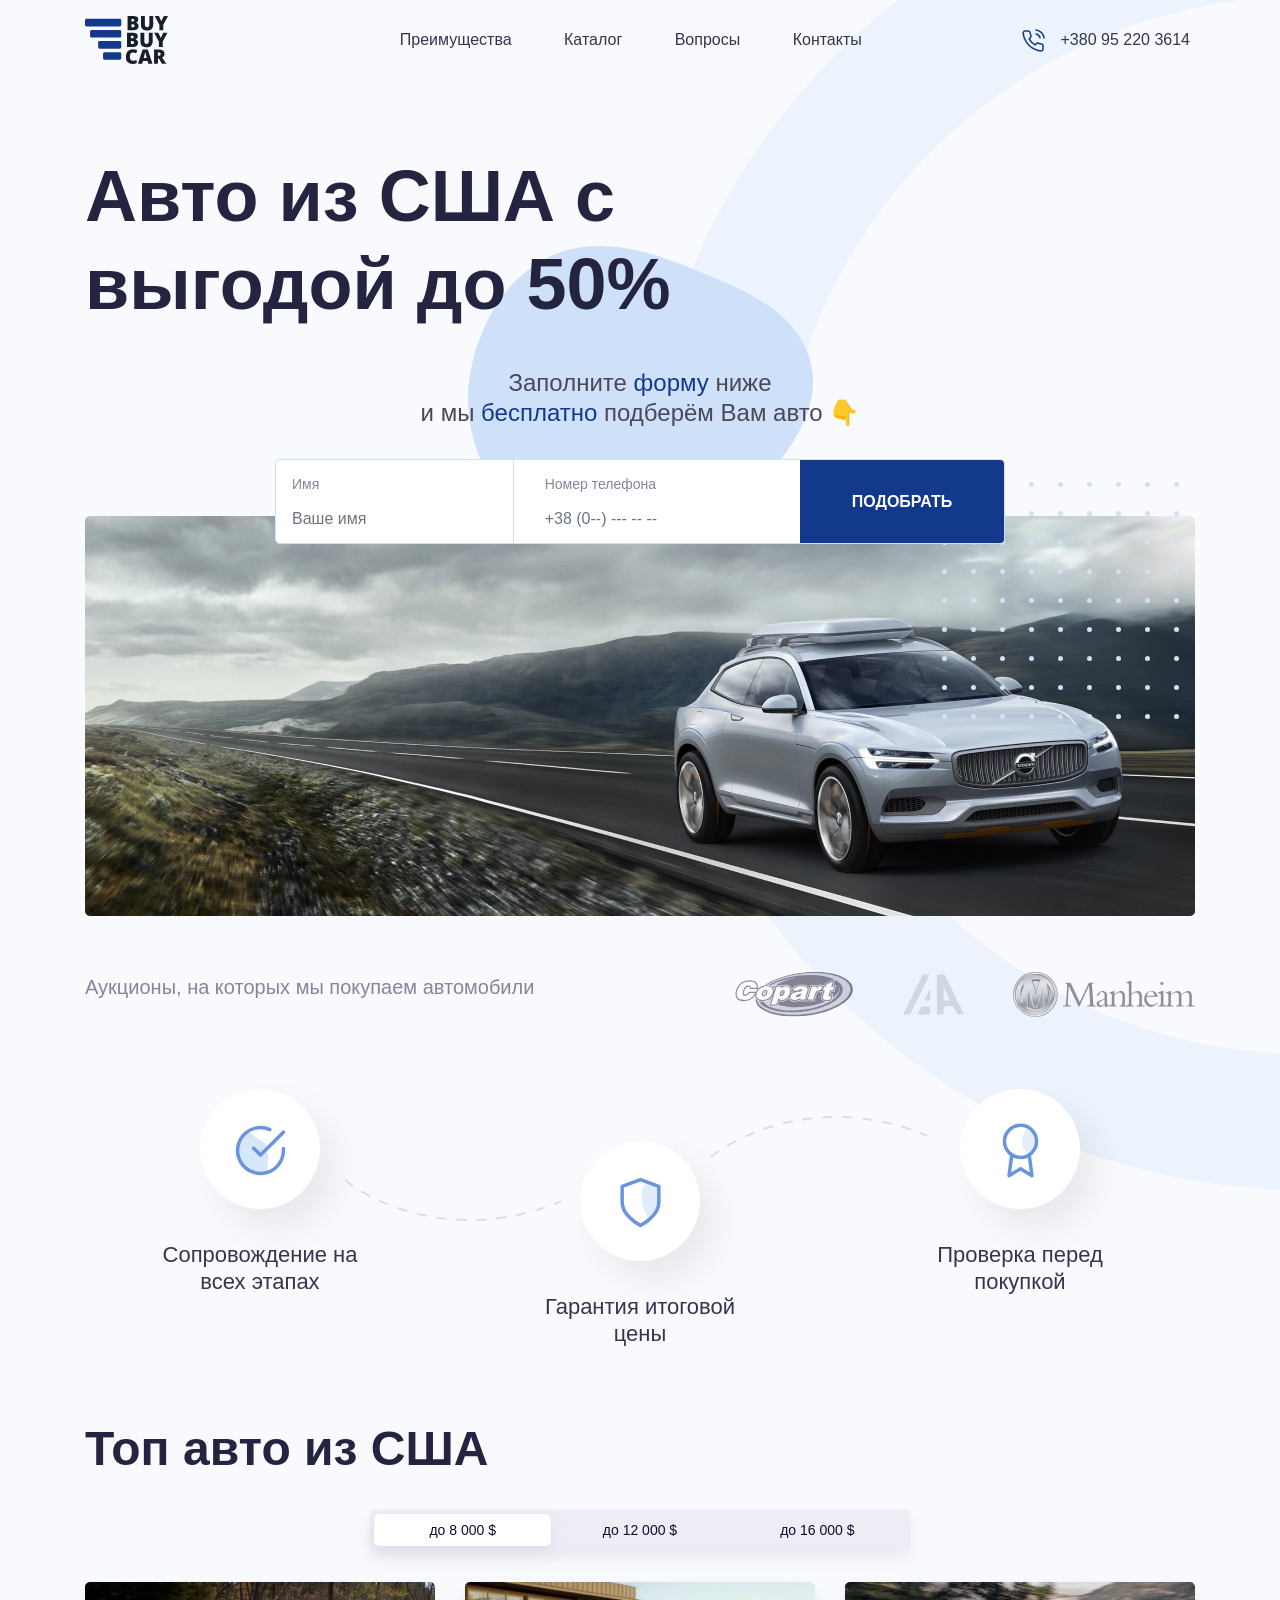
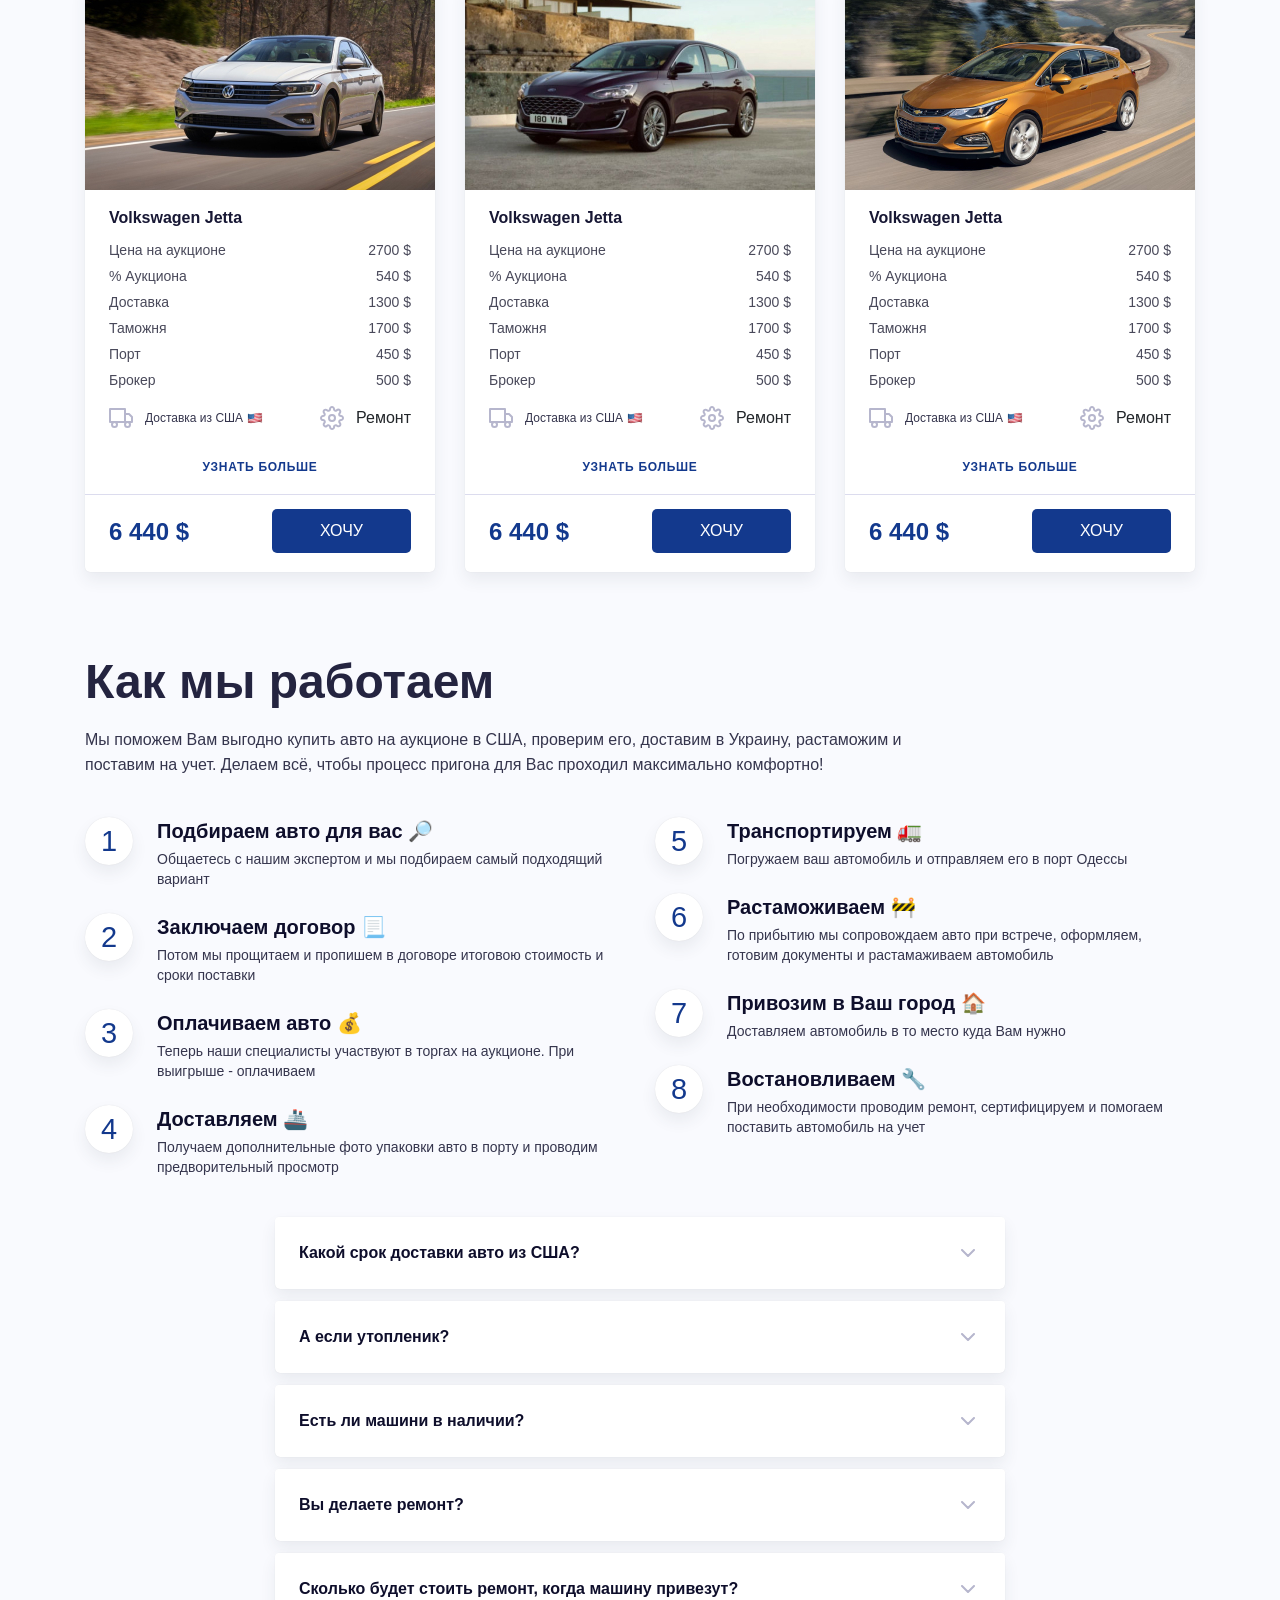
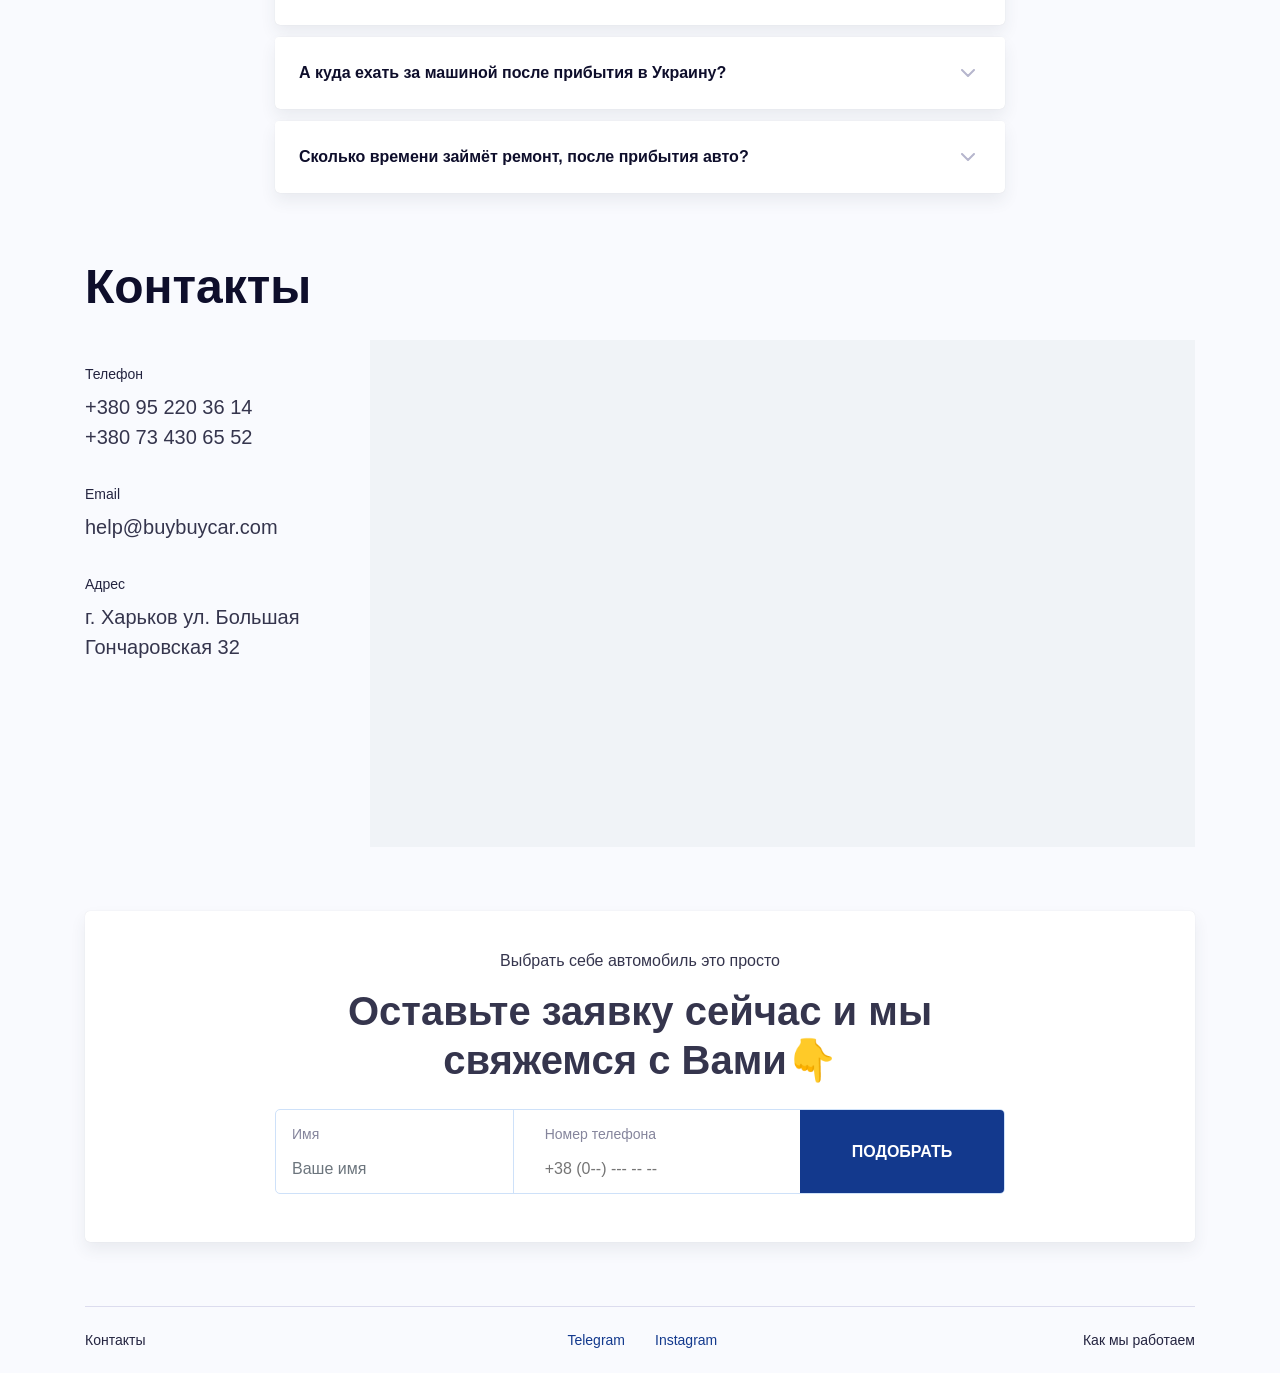
==== docs/index.html @ 88c3b56e "add subscribe modal and prefixes for css" ====
<!doctype html>
<html lang="ru">
<head>
    <meta charset="UTF-8">
    <meta name="viewport"
          content="width=device-width, user-scalable=no, initial-scale=1.0, maximum-scale=1.0, minimum-scale=1.0">
    <meta http-equiv="X-UA-Compatible" content="ie=edge">
    <!--<link rel="stylesheet" href="./css/bootstrap-grid.min.css">-->
    <link rel="stylesheet" href="./css/jquery.bxslider.min.css">
    <link rel="stylesheet" href="./css/bootstrap.min.css">
    <link rel="stylesheet" href="./css/libs.min.css">
    <link rel="stylesheet" href="./css/fonts.css">
    <link rel="stylesheet" href="./css/variable.css">
    <link rel="stylesheet" href="./css/main.css">
    <link rel="icon" type="image/png" sizes="48x48" href="./img/fav48.png">
    <link rel="icon" type="image/png" sizes="32x32" href="./img/fav32.png">
    <link rel="icon" type="image/png" sizes="16x416" href="./img/fav416.png">
    <meta name="description" content="" />
    <meta name="keywords" content="" />
    <title>Buy Buy Carr</title>
</head>
    <body>
        <main>
            <div class="main-page">
                <div class="ellipse"></div>
                <div class="container-fluid no-gutters p-0">

                    <!--header-->
                    <div class="header">
                        <div class="container">
                            <div class="row justify-content-between">
                                <div class="col-3 col-sm-3 col-md-2 col-lg-2 col-xl-2 align-self-center">
                                    <a href="#" class="logo-link">
                                        <img src="./img/logo.svg" alt="logo">
                                    </a>
                                </div>
                                <div class="col-md-auto align-self-center d-none d-sm-none d-md-block">
                                    <!--top menu-->
                                    <nav>
                                        <ul class="top-menu">
                                            <li class="top-menu-item"><a href="#">Преимущества</a></li>
                                            <li class="top-menu-item"><a href="#">Каталог</a></li>
                                            <li class="top-menu-item"><a href="#">Вопросы</a></li>
                                            <li class="top-menu-item"><a href="#">Контакты</a></li>
                                        </ul>
                                    </nav>
                                    <!--end top menu-->
                                </div>
                                <div class="col-auto col-sm-auto col-md-auto align-self-center">
                                    <a href="tel:" class="top-phone-link">
                                        <svg class="phone-svg d-none d-sm-block" xmlns="http://www.w3.org/2000/svg" width="23" height="23" viewBox="0 0 23 23" fill="none">
                                            <path d="M14.0504 5C15.0272 5.19057 15.9248 5.66826 16.6285 6.37194C17.3322 7.07561 17.8099 7.97326 18.0004 8.95M14.0504 1C16.0797 1.22544 17.972 2.13417 19.4167 3.57701C20.8613 5.01984 21.7724 6.91101 22.0004 8.94M21.0004 16.92V19.92C21.0016 20.1985 20.9445 20.4742 20.8329 20.7293C20.7214 20.9845 20.5577 21.2136 20.3525 21.4019C20.1473 21.5901 19.905 21.7335 19.6412 21.8227C19.3773 21.9119 19.0978 21.9451 18.8204 21.92C15.7433 21.5856 12.7874 20.5341 10.1904 18.85C7.77425 17.3147 5.72576 15.2662 4.19042 12.85C2.5004 10.2412 1.44866 7.27099 1.12042 4.18C1.09543 3.90347 1.1283 3.62476 1.21692 3.36162C1.30555 3.09849 1.44799 2.85669 1.63519 2.65162C1.82238 2.44655 2.05023 2.28271 2.30421 2.17052C2.5582 2.05833 2.83276 2.00026 3.11042 2H6.11042C6.59573 1.99522 7.06621 2.16708 7.43418 2.48353C7.80215 2.79999 8.0425 3.23945 8.11042 3.72C8.23704 4.68007 8.47187 5.62273 8.81042 6.53C8.94497 6.88792 8.97408 7.27691 8.89433 7.65088C8.81457 8.02485 8.62928 8.36811 8.36042 8.64L7.09042 9.91C8.51398 12.4135 10.5869 14.4864 13.0904 15.91L14.3604 14.64C14.6323 14.3711 14.9756 14.1858 15.3495 14.1061C15.7235 14.0263 16.1125 14.0555 16.4704 14.19C17.3777 14.5286 18.3204 14.7634 19.2804 14.89C19.7662 14.9585 20.2098 15.2032 20.527 15.5775C20.8441 15.9518 21.0126 16.4296 21.0004 16.92Z" stroke="#13398D" stroke-width="1.5" stroke-linecap="round" stroke-linejoin="round"/>
                                        </svg>
                                        <span>+380 95 220 3614</span>
                                    </a>
                                </div>
                                <div class="col-2 col-sm-2 d-block d-sm-block d-md-none">
                                    <div class="mobile-menu-button" data-toggle="collapse" href="#topMenuMobile" role="button" aria-expanded="false" aria-controls="topMenuMobile">
                                        <div class="line"></div>
                                        <div class="line second-line"></div>
                                        <div class="line"></div>
                                    </div>
                                </div>

                                <div class="col-12 d-block d-sm-block d-md-none">
                                    <div class="collapse" id="topMenuMobile">
                                        <div class="card card-body">
                                            <nav>
                                                <ul class="top-menu-mobile">
                                                    <li class="top-menu-item"><a href="#">Преимущества</a></li>
                                                    <li class="top-menu-item"><a href="#">Каталог</a></li>
                                                    <li class="top-menu-item"><a href="#">Вопросы</a></li>
                                                    <li class="top-menu-item"><a href="#">Контакты</a></li>
                                                </ul>
                                            </nav>
                                        </div>
                                    </div>
                                </div>
                            </div>
                        </div>
                    </div>
                    <!--end header-->

                    <!--first section-->
                    <div class="first-section section">
                        <!--decorative-->
                        <img class="decorative-figure" src="./img/decorative_figure.svg" alt="">
                        <!--decorative-->

                        <div class="container">
                            <div class="row">
                                <div class="col-sm-9 col-md-9 col-lg-8">
                                    <h1 class="title">Авто из США с выгодой до 50%</h1>
                                </div>
                            </div>
                            <div class="row justify-content-center">
                                <div class="col-lg-6">
                                    <p class="description">
                                        Заполните <span>форму</span> ниже<br>
                                        и мы <span>бесплатно</span> подберём Вам авто 👇
                                    </p>
                                </div>
                            </div>
                        </div>
                    </div>
                    <!--end first section-->

                    <!--second section-->
                    <div class="second-sections sections">
                        <div class="container banner-decoration-block">
                            <img class="banner-decoration d-none d-sm-none d-md-none d-lg-block" src="./img/decoration_for_banner.svg" alt="">
                            <div class="row justify-content-center">
                                <div class="col-lg-8 col-xl-8 form-block">
                                    <form class="form">
                                        <div class="row">
                                            <div class="col-sm-4 col-md-4 col-lg-4 col-xl-4 input-wrap">
                                                <div class="name-block">
                                                    <label for="name">Имя</label>
                                                    <input id="name" class="form-control" type="text" name="name" placeholder="Ваше имя" required>
                                                </div>
                                            </div>
                                            <div class="col-sm-4 col-md-4 col-lg-4 col-xl-4">
                                                <div class="phone-block">
                                                    <label for="phone">Номер телефона</label>
                                                    <input id="phone" class="form-control" type="tel" name="phone" placeholder="+38 (0--) --- -- --" required>
                                                </div>
                                            </div>
                                            <div class="col-sm-4 col-md-4 col-lg-4 col-xl-4 send-btn-wrap">
                                                <button type="submit" class="send">Подобрать</button>
                                            </div>
                                        </div>
                                    </form>
                                </div>
                                <div class="col-sm-12 d-none d-sm-block banner-block">
                                    <img src="./img/baner.jpg" alt="">
                                </div>
                            </div>

                        </div>
                    </div>
                    <!--end second section-->

                    <!--third section-->
                    <div class="third-sections sections">
                        <div class="container">
                            <div class="row">
                                <div class="col-lg-6 col-xl-6 align-self-center">
                                    <p class="sub-title">Аукционы, на которых мы покупаем автомобили</p>
                                </div>
                                <div class="col-lg-6 col-xl-6">
                                    <div class="brands">
                                        <div class="brand brand_1"></div>
                                        <div class="brand brand_2"></div>
                                        <div class="brand brand_3"></div>
                                    </div>
                                </div>
                            </div>
                        </div>
                    </div>
                    <!--end third section-->

                    <!--fourth section-->
                    <div class="fourth-sections sections">
                        <div class="container">
                            <div class="items">
                                <div class="row">
                                    <div class="col-md-4 col-lg-4 col-xl-4">
                                        <div class="item item-1">
                                            <div class="image-wrap">
                                                <img src="./img/icons/check.svg" alt="check-icons">
                                            </div>
                                            <p class="description">
                                                Сопровождение на<br> всех этапах
                                            </p>
                                            <img src="./img/icons/decorative-line-1.svg" alt="" class="decorative-line-1 d-none d-sm-none d-md-none d-lg-block">
                                        </div>
                                    </div>
                                    <div class="col-md-4 col-lg-4 col-xl-4">
                                        <div class="item item-2">
                                            <div class="image-wrap">
                                                <img src="./img/icons/protect.svg" alt="check-icons">
                                            </div>
                                            <p class="description">
                                                Гарантия итоговой<br> цены
                                            </p>
                                            <img src="./img/icons/decorative-line-2.svg" alt="" class="decorative-line-2 d-none d-sm-none d-md-none d-lg-block">
                                        </div>
                                    </div>
                                    <div class="col-md-4 col-lg-4 col-xl-4">
                                        <div class="item item-3">
                                            <div class="image-wrap">
                                                <img src="./img/icons/verified.svg" alt="check-icons">
                                            </div>
                                            <p class="description">
                                                Проверка перед<br> покупкой
                                            </p>
                                        </div>
                                    </div>
                                </div>
                            </div>
                        </div>
                    </div>
                    <!--end fourth section-->

                    <!--five section-->
                    <div class="five-sections sections">
                        <div class="container">
                            <div class="row">
                                <div class="col-12">
                                    <h2 class="title">
                                        Топ авто из США
                                    </h2>
                                </div>
                            </div>
                            <div class="row justify-content-md-center">
                                <div class="col-md-8 col-lg-6 col-xl-6">
                                    <div class="filter-block">
                                        <div class="row no-gutters">
                                            <div class="col-sm-4 col-md-4 col-lg-4 col-xl-4 p-0">
                                                <button class="filter-btn active">
                                                    до 8 000 $
                                                </button>
                                            </div>
                                            <div class="col-sm-4 col-md-4 col-lg-4 col-xl-4 p-0">
                                                <button class="filter-btn">
                                                    до 12 000 $
                                                </button>
                                            </div>
                                            <div class="col-sm-4 col-md-4 col-lg-4 col-xl-4 p-0">
                                                <button class="filter-btn">
                                                    до 16 000 $
                                                </button>
                                            </div>
                                        </div>
                                    </div>
                                </div>
                            </div>
                            <div class="products-wrap">
                                <div class="row justify-content-md-center">
                                    <div class="col-md-6 col-lg-4 col-xl-4">
                                        <div class="product-item">
                                            <div class="product-image" style='background: url("./img/products/Product-1.jpg"); background-repeat: no-repeat; background-size: cover; background-position: center;'></div>
                                            <div class="info-block">
                                                <div class="product-name">
                                                    Volkswagen Jetta
                                                </div>
                                                <div class="info-item auction-price">
                                                    <div class="info-title">Цена на аукционе</div>
                                                    <div class="value">2700 $</div>
                                                </div>
                                                <div class="info-item auction-percent">
                                                    <div class="info-title">% Аукциона</div>
                                                    <div class="value">540 $</div>
                                                </div>
                                                <div class="info-item delivery">
                                                    <div class="info-title">Доставка</div>
                                                    <div class="value">1300 $</div>
                                                </div>
                                                <div class="info-item customs">
                                                    <div class="info-title">Таможня</div>
                                                    <div class="value">1700 $</div>
                                                </div>
                                                <div class="info-item port">
                                                    <div class="info-title">Порт</div>
                                                    <div class="value">450 $</div>
                                                </div>
                                                <div class="info-item broker">
                                                    <div class="info-title">Брокер</div>
                                                    <div class="value">500 $</div>
                                                </div>
                                            </div>
                                            <div class="delivery-info">
                                                <div class="delivery-block">
                                                    <svg xmlns="http://www.w3.org/2000/svg" width="24" height="24" viewBox="0 0 24 24" fill="none">
                                                        <path d="M16 3H1V16H16V3Z" stroke="#B6B6CD" stroke-width="2" stroke-linecap="round" stroke-linejoin="round"/>
                                                        <path d="M16 8H20L23 11V16H16V8Z" stroke="#B6B6CD" stroke-width="2" stroke-linecap="round" stroke-linejoin="round"/>
                                                        <path d="M5.5 21C6.88071 21 8 19.8807 8 18.5C8 17.1193 6.88071 16 5.5 16C4.11929 16 3 17.1193 3 18.5C3 19.8807 4.11929 21 5.5 21Z" stroke="#B6B6CD" stroke-width="2" stroke-linecap="round" stroke-linejoin="round"/>
                                                        <path d="M18.5 21C19.8807 21 21 19.8807 21 18.5C21 17.1193 19.8807 16 18.5 16C17.1193 16 16 17.1193 16 18.5C16 19.8807 17.1193 21 18.5 21Z" stroke="#B6B6CD" stroke-width="2" stroke-linecap="round" stroke-linejoin="round"/>
                                                    </svg>
                                                    <span class="delivery-country">
                                                        <span>Доставка из США</span>
                                                        <img src="./img/icons/usa-flug.png" alt="">
                                                    </span>
                                                </div>
                                                <div class="delivery-block">
                                                    <svg xmlns="http://www.w3.org/2000/svg" width="24" height="24" viewBox="0 0 24 24" fill="none">
                                                        <path d="M12 15C13.6569 15 15 13.6569 15 12C15 10.3431 13.6569 9 12 9C10.3431 9 9 10.3431 9 12C9 13.6569 10.3431 15 12 15Z" stroke="#B6B6CD" stroke-width="2" stroke-linecap="round" stroke-linejoin="round"/>
                                                        <path d="M19.4 15C19.2669 15.3016 19.2272 15.6362 19.286 15.9606C19.3448 16.285 19.4995 16.5843 19.73 16.82L19.79 16.88C19.976 17.0657 20.1235 17.2863 20.2241 17.5291C20.3248 17.7719 20.3766 18.0322 20.3766 18.295C20.3766 18.5578 20.3248 18.8181 20.2241 19.0609C20.1235 19.3037 19.976 19.5243 19.79 19.71C19.6043 19.896 19.3837 20.0435 19.1409 20.1441C18.8981 20.2448 18.6378 20.2966 18.375 20.2966C18.1122 20.2966 17.8519 20.2448 17.6091 20.1441C17.3663 20.0435 17.1457 19.896 16.96 19.71L16.9 19.65C16.6643 19.4195 16.365 19.2648 16.0406 19.206C15.7162 19.1472 15.3816 19.1869 15.08 19.32C14.7842 19.4468 14.532 19.6572 14.3543 19.9255C14.1766 20.1938 14.0813 20.5082 14.08 20.83V21C14.08 21.5304 13.8693 22.0391 13.4942 22.4142C13.1191 22.7893 12.6104 23 12.08 23C11.5496 23 11.0409 22.7893 10.6658 22.4142C10.2907 22.0391 10.08 21.5304 10.08 21V20.91C10.0723 20.579 9.96512 20.258 9.77251 19.9887C9.5799 19.7194 9.31074 19.5143 9 19.4C8.69838 19.2669 8.36381 19.2272 8.03941 19.286C7.71502 19.3448 7.41568 19.4995 7.18 19.73L7.12 19.79C6.93425 19.976 6.71368 20.1235 6.47088 20.2241C6.22808 20.3248 5.96783 20.3766 5.705 20.3766C5.44217 20.3766 5.18192 20.3248 4.93912 20.2241C4.69632 20.1235 4.47575 19.976 4.29 19.79C4.10405 19.6043 3.95653 19.3837 3.85588 19.1409C3.75523 18.8981 3.70343 18.6378 3.70343 18.375C3.70343 18.1122 3.75523 17.8519 3.85588 17.6091C3.95653 17.3663 4.10405 17.1457 4.29 16.96L4.35 16.9C4.58054 16.6643 4.73519 16.365 4.794 16.0406C4.85282 15.7162 4.81312 15.3816 4.68 15.08C4.55324 14.7842 4.34276 14.532 4.07447 14.3543C3.80618 14.1766 3.49179 14.0813 3.17 14.08H3C2.46957 14.08 1.96086 13.8693 1.58579 13.4942C1.21071 13.1191 1 12.6104 1 12.08C1 11.5496 1.21071 11.0409 1.58579 10.6658C1.96086 10.2907 2.46957 10.08 3 10.08H3.09C3.42099 10.0723 3.742 9.96512 4.0113 9.77251C4.28059 9.5799 4.48572 9.31074 4.6 9C4.73312 8.69838 4.77282 8.36381 4.714 8.03941C4.65519 7.71502 4.50054 7.41568 4.27 7.18L4.21 7.12C4.02405 6.93425 3.87653 6.71368 3.77588 6.47088C3.67523 6.22808 3.62343 5.96783 3.62343 5.705C3.62343 5.44217 3.67523 5.18192 3.77588 4.93912C3.87653 4.69632 4.02405 4.47575 4.21 4.29C4.39575 4.10405 4.61632 3.95653 4.85912 3.85588C5.10192 3.75523 5.36217 3.70343 5.625 3.70343C5.88783 3.70343 6.14808 3.75523 6.39088 3.85588C6.63368 3.95653 6.85425 4.10405 7.04 4.29L7.1 4.35C7.33568 4.58054 7.63502 4.73519 7.95941 4.794C8.28381 4.85282 8.61838 4.81312 8.92 4.68H9C9.29577 4.55324 9.54802 4.34276 9.72569 4.07447C9.90337 3.80618 9.99872 3.49179 10 3.17V3C10 2.46957 10.2107 1.96086 10.5858 1.58579C10.9609 1.21071 11.4696 1 12 1C12.5304 1 13.0391 1.21071 13.4142 1.58579C13.7893 1.96086 14 2.46957 14 3V3.09C14.0013 3.41179 14.0966 3.72618 14.2743 3.99447C14.452 4.26276 14.7042 4.47324 15 4.6C15.3016 4.73312 15.6362 4.77282 15.9606 4.714C16.285 4.65519 16.5843 4.50054 16.82 4.27L16.88 4.21C17.0657 4.02405 17.2863 3.87653 17.5291 3.77588C17.7719 3.67523 18.0322 3.62343 18.295 3.62343C18.5578 3.62343 18.8181 3.67523 19.0609 3.77588C19.3037 3.87653 19.5243 4.02405 19.71 4.21C19.896 4.39575 20.0435 4.61632 20.1441 4.85912C20.2448 5.10192 20.2966 5.36217 20.2966 5.625C20.2966 5.88783 20.2448 6.14808 20.1441 6.39088C20.0435 6.63368 19.896 6.85425 19.71 7.04L19.65 7.1C19.4195 7.33568 19.2648 7.63502 19.206 7.95941C19.1472 8.28381 19.1869 8.61838 19.32 8.92V9C19.4468 9.29577 19.6572 9.54802 19.9255 9.72569C20.1938 9.90337 20.5082 9.99872 20.83 10H21C21.5304 10 22.0391 10.2107 22.4142 10.5858C22.7893 10.9609 23 11.4696 23 12C23 12.5304 22.7893 13.0391 22.4142 13.4142C22.0391 13.7893 21.5304 14 21 14H20.91C20.5882 14.0013 20.2738 14.0966 20.0055 14.2743C19.7372 14.452 19.5268 14.7042 19.4 15V15Z" stroke="#B6B6CD" stroke-width="2" stroke-linecap="round" stroke-linejoin="round"/>
                                                    </svg>
                                                    <div class="repairs">
                                                        Ремонт
                                                    </div>
                                                </div>
                                            </div>
                                            <div class="more-block">
                                                <a href="#">Узнать больше</a>
                                            </div>
                                            <div class="buy-widget">
                                                <div class="price">
                                                    6 440 $
                                                </div>
                                                <button class="buy-btn" data-toggle="modal" data-target="#buyModal">
                                                    Хочу
                                                </button>
                                            </div>
                                        </div>
                                    </div>
                                    <div class="col-md-6 col-lg-4 col-xl-4">
                                        <div class="product-item">
                                            <div class="product-image" style='background: url("./img/products/Product-2.jpg"); background-repeat: no-repeat; background-size: cover; background-position: center;'></div>
                                            <div class="info-block">
                                                <div class="product-name">
                                                    Volkswagen Jetta
                                                </div>
                                                <div class="info-item auction-price">
                                                    <div class="info-title">Цена на аукционе</div>
                                                    <div class="value">2700 $</div>
                                                </div>
                                                <div class="info-item auction-percent">
                                                    <div class="info-title">% Аукциона</div>
                                                    <div class="value">540 $</div>
                                                </div>
                                                <div class="info-item delivery">
                                                    <div class="info-title">Доставка</div>
                                                    <div class="value">1300 $</div>
                                                </div>
                                                <div class="info-item customs">
                                                    <div class="info-title">Таможня</div>
                                                    <div class="value">1700 $</div>
                                                </div>
                                                <div class="info-item port">
                                                    <div class="info-title">Порт</div>
                                                    <div class="value">450 $</div>
                                                </div>
                                                <div class="info-item broker">
                                                    <div class="info-title">Брокер</div>
                                                    <div class="value">500 $</div>
                                                </div>
                                            </div>
                                            <div class="delivery-info">
                                                <div class="delivery-block">
                                                    <svg xmlns="http://www.w3.org/2000/svg" width="24" height="24" viewBox="0 0 24 24" fill="none">
                                                        <path d="M16 3H1V16H16V3Z" stroke="#B6B6CD" stroke-width="2" stroke-linecap="round" stroke-linejoin="round"/>
                                                        <path d="M16 8H20L23 11V16H16V8Z" stroke="#B6B6CD" stroke-width="2" stroke-linecap="round" stroke-linejoin="round"/>
                                                        <path d="M5.5 21C6.88071 21 8 19.8807 8 18.5C8 17.1193 6.88071 16 5.5 16C4.11929 16 3 17.1193 3 18.5C3 19.8807 4.11929 21 5.5 21Z" stroke="#B6B6CD" stroke-width="2" stroke-linecap="round" stroke-linejoin="round"/>
                                                        <path d="M18.5 21C19.8807 21 21 19.8807 21 18.5C21 17.1193 19.8807 16 18.5 16C17.1193 16 16 17.1193 16 18.5C16 19.8807 17.1193 21 18.5 21Z" stroke="#B6B6CD" stroke-width="2" stroke-linecap="round" stroke-linejoin="round"/>
                                                    </svg>
                                                    <span class="delivery-country">
                                                        <span>Доставка из США</span>
                                                        <img src="./img/icons/usa-flug.png" alt="">
                                                    </span>
                                                </div>
                                                <div class="delivery-block">
                                                    <svg xmlns="http://www.w3.org/2000/svg" width="24" height="24" viewBox="0 0 24 24" fill="none">
                                                        <path d="M12 15C13.6569 15 15 13.6569 15 12C15 10.3431 13.6569 9 12 9C10.3431 9 9 10.3431 9 12C9 13.6569 10.3431 15 12 15Z" stroke="#B6B6CD" stroke-width="2" stroke-linecap="round" stroke-linejoin="round"/>
                                                        <path d="M19.4 15C19.2669 15.3016 19.2272 15.6362 19.286 15.9606C19.3448 16.285 19.4995 16.5843 19.73 16.82L19.79 16.88C19.976 17.0657 20.1235 17.2863 20.2241 17.5291C20.3248 17.7719 20.3766 18.0322 20.3766 18.295C20.3766 18.5578 20.3248 18.8181 20.2241 19.0609C20.1235 19.3037 19.976 19.5243 19.79 19.71C19.6043 19.896 19.3837 20.0435 19.1409 20.1441C18.8981 20.2448 18.6378 20.2966 18.375 20.2966C18.1122 20.2966 17.8519 20.2448 17.6091 20.1441C17.3663 20.0435 17.1457 19.896 16.96 19.71L16.9 19.65C16.6643 19.4195 16.365 19.2648 16.0406 19.206C15.7162 19.1472 15.3816 19.1869 15.08 19.32C14.7842 19.4468 14.532 19.6572 14.3543 19.9255C14.1766 20.1938 14.0813 20.5082 14.08 20.83V21C14.08 21.5304 13.8693 22.0391 13.4942 22.4142C13.1191 22.7893 12.6104 23 12.08 23C11.5496 23 11.0409 22.7893 10.6658 22.4142C10.2907 22.0391 10.08 21.5304 10.08 21V20.91C10.0723 20.579 9.96512 20.258 9.77251 19.9887C9.5799 19.7194 9.31074 19.5143 9 19.4C8.69838 19.2669 8.36381 19.2272 8.03941 19.286C7.71502 19.3448 7.41568 19.4995 7.18 19.73L7.12 19.79C6.93425 19.976 6.71368 20.1235 6.47088 20.2241C6.22808 20.3248 5.96783 20.3766 5.705 20.3766C5.44217 20.3766 5.18192 20.3248 4.93912 20.2241C4.69632 20.1235 4.47575 19.976 4.29 19.79C4.10405 19.6043 3.95653 19.3837 3.85588 19.1409C3.75523 18.8981 3.70343 18.6378 3.70343 18.375C3.70343 18.1122 3.75523 17.8519 3.85588 17.6091C3.95653 17.3663 4.10405 17.1457 4.29 16.96L4.35 16.9C4.58054 16.6643 4.73519 16.365 4.794 16.0406C4.85282 15.7162 4.81312 15.3816 4.68 15.08C4.55324 14.7842 4.34276 14.532 4.07447 14.3543C3.80618 14.1766 3.49179 14.0813 3.17 14.08H3C2.46957 14.08 1.96086 13.8693 1.58579 13.4942C1.21071 13.1191 1 12.6104 1 12.08C1 11.5496 1.21071 11.0409 1.58579 10.6658C1.96086 10.2907 2.46957 10.08 3 10.08H3.09C3.42099 10.0723 3.742 9.96512 4.0113 9.77251C4.28059 9.5799 4.48572 9.31074 4.6 9C4.73312 8.69838 4.77282 8.36381 4.714 8.03941C4.65519 7.71502 4.50054 7.41568 4.27 7.18L4.21 7.12C4.02405 6.93425 3.87653 6.71368 3.77588 6.47088C3.67523 6.22808 3.62343 5.96783 3.62343 5.705C3.62343 5.44217 3.67523 5.18192 3.77588 4.93912C3.87653 4.69632 4.02405 4.47575 4.21 4.29C4.39575 4.10405 4.61632 3.95653 4.85912 3.85588C5.10192 3.75523 5.36217 3.70343 5.625 3.70343C5.88783 3.70343 6.14808 3.75523 6.39088 3.85588C6.63368 3.95653 6.85425 4.10405 7.04 4.29L7.1 4.35C7.33568 4.58054 7.63502 4.73519 7.95941 4.794C8.28381 4.85282 8.61838 4.81312 8.92 4.68H9C9.29577 4.55324 9.54802 4.34276 9.72569 4.07447C9.90337 3.80618 9.99872 3.49179 10 3.17V3C10 2.46957 10.2107 1.96086 10.5858 1.58579C10.9609 1.21071 11.4696 1 12 1C12.5304 1 13.0391 1.21071 13.4142 1.58579C13.7893 1.96086 14 2.46957 14 3V3.09C14.0013 3.41179 14.0966 3.72618 14.2743 3.99447C14.452 4.26276 14.7042 4.47324 15 4.6C15.3016 4.73312 15.6362 4.77282 15.9606 4.714C16.285 4.65519 16.5843 4.50054 16.82 4.27L16.88 4.21C17.0657 4.02405 17.2863 3.87653 17.5291 3.77588C17.7719 3.67523 18.0322 3.62343 18.295 3.62343C18.5578 3.62343 18.8181 3.67523 19.0609 3.77588C19.3037 3.87653 19.5243 4.02405 19.71 4.21C19.896 4.39575 20.0435 4.61632 20.1441 4.85912C20.2448 5.10192 20.2966 5.36217 20.2966 5.625C20.2966 5.88783 20.2448 6.14808 20.1441 6.39088C20.0435 6.63368 19.896 6.85425 19.71 7.04L19.65 7.1C19.4195 7.33568 19.2648 7.63502 19.206 7.95941C19.1472 8.28381 19.1869 8.61838 19.32 8.92V9C19.4468 9.29577 19.6572 9.54802 19.9255 9.72569C20.1938 9.90337 20.5082 9.99872 20.83 10H21C21.5304 10 22.0391 10.2107 22.4142 10.5858C22.7893 10.9609 23 11.4696 23 12C23 12.5304 22.7893 13.0391 22.4142 13.4142C22.0391 13.7893 21.5304 14 21 14H20.91C20.5882 14.0013 20.2738 14.0966 20.0055 14.2743C19.7372 14.452 19.5268 14.7042 19.4 15V15Z" stroke="#B6B6CD" stroke-width="2" stroke-linecap="round" stroke-linejoin="round"/>
                                                    </svg>
                                                    <div class="repairs">
                                                        Ремонт
                                                    </div>
                                                </div>
                                            </div>
                                            <div class="more-block">
                                                <a href="#">Узнать больше</a>
                                            </div>
                                            <div class="buy-widget">
                                                <div class="price">
                                                    6 440 $
                                                </div>
                                                <button class="buy-btn" data-toggle="modal" data-target="#buyModal">
                                                    Хочу
                                                </button>
                                            </div>
                                        </div>
                                    </div>
                                    <div class="col-md-6 col-lg-4 col-xl-4">
                                        <div class="product-item">
                                            <div class="product-image" style='background: url("./img/products/Product-3.jpg"); background-repeat: no-repeat; background-size: cover; background-position: center;'></div>
                                            <div class="info-block">
                                                <div class="product-name">
                                                    Volkswagen Jetta
                                                </div>
                                                <div class="info-item auction-price">
                                                    <div class="info-title">Цена на аукционе</div>
                                                    <div class="value">2700 $</div>
                                                </div>
                                                <div class="info-item auction-percent">
                                                    <div class="info-title">% Аукциона</div>
                                                    <div class="value">540 $</div>
                                                </div>
                                                <div class="info-item delivery">
                                                    <div class="info-title">Доставка</div>
                                                    <div class="value">1300 $</div>
                                                </div>
                                                <div class="info-item customs">
                                                    <div class="info-title">Таможня</div>
                                                    <div class="value">1700 $</div>
                                                </div>
                                                <div class="info-item port">
                                                    <div class="info-title">Порт</div>
                                                    <div class="value">450 $</div>
                                                </div>
                                                <div class="info-item broker">
                                                    <div class="info-title">Брокер</div>
                                                    <div class="value">500 $</div>
                                                </div>
                                            </div>
                                            <div class="delivery-info">
                                                <div class="delivery-block">
                                                    <svg xmlns="http://www.w3.org/2000/svg" width="24" height="24" viewBox="0 0 24 24" fill="none">
                                                        <path d="M16 3H1V16H16V3Z" stroke="#B6B6CD" stroke-width="2" stroke-linecap="round" stroke-linejoin="round"/>
                                                        <path d="M16 8H20L23 11V16H16V8Z" stroke="#B6B6CD" stroke-width="2" stroke-linecap="round" stroke-linejoin="round"/>
                                                        <path d="M5.5 21C6.88071 21 8 19.8807 8 18.5C8 17.1193 6.88071 16 5.5 16C4.11929 16 3 17.1193 3 18.5C3 19.8807 4.11929 21 5.5 21Z" stroke="#B6B6CD" stroke-width="2" stroke-linecap="round" stroke-linejoin="round"/>
                                                        <path d="M18.5 21C19.8807 21 21 19.8807 21 18.5C21 17.1193 19.8807 16 18.5 16C17.1193 16 16 17.1193 16 18.5C16 19.8807 17.1193 21 18.5 21Z" stroke="#B6B6CD" stroke-width="2" stroke-linecap="round" stroke-linejoin="round"/>
                                                    </svg>
                                                    <span class="delivery-country">
                                                        <span>Доставка из США</span>
                                                        <img src="./img/icons/usa-flug.png" alt="">
                                                    </span>
                                                </div>
                                                <div class="delivery-block">
                                                    <svg xmlns="http://www.w3.org/2000/svg" width="24" height="24" viewBox="0 0 24 24" fill="none">
                                                        <path d="M12 15C13.6569 15 15 13.6569 15 12C15 10.3431 13.6569 9 12 9C10.3431 9 9 10.3431 9 12C9 13.6569 10.3431 15 12 15Z" stroke="#B6B6CD" stroke-width="2" stroke-linecap="round" stroke-linejoin="round"/>
                                                        <path d="M19.4 15C19.2669 15.3016 19.2272 15.6362 19.286 15.9606C19.3448 16.285 19.4995 16.5843 19.73 16.82L19.79 16.88C19.976 17.0657 20.1235 17.2863 20.2241 17.5291C20.3248 17.7719 20.3766 18.0322 20.3766 18.295C20.3766 18.5578 20.3248 18.8181 20.2241 19.0609C20.1235 19.3037 19.976 19.5243 19.79 19.71C19.6043 19.896 19.3837 20.0435 19.1409 20.1441C18.8981 20.2448 18.6378 20.2966 18.375 20.2966C18.1122 20.2966 17.8519 20.2448 17.6091 20.1441C17.3663 20.0435 17.1457 19.896 16.96 19.71L16.9 19.65C16.6643 19.4195 16.365 19.2648 16.0406 19.206C15.7162 19.1472 15.3816 19.1869 15.08 19.32C14.7842 19.4468 14.532 19.6572 14.3543 19.9255C14.1766 20.1938 14.0813 20.5082 14.08 20.83V21C14.08 21.5304 13.8693 22.0391 13.4942 22.4142C13.1191 22.7893 12.6104 23 12.08 23C11.5496 23 11.0409 22.7893 10.6658 22.4142C10.2907 22.0391 10.08 21.5304 10.08 21V20.91C10.0723 20.579 9.96512 20.258 9.77251 19.9887C9.5799 19.7194 9.31074 19.5143 9 19.4C8.69838 19.2669 8.36381 19.2272 8.03941 19.286C7.71502 19.3448 7.41568 19.4995 7.18 19.73L7.12 19.79C6.93425 19.976 6.71368 20.1235 6.47088 20.2241C6.22808 20.3248 5.96783 20.3766 5.705 20.3766C5.44217 20.3766 5.18192 20.3248 4.93912 20.2241C4.69632 20.1235 4.47575 19.976 4.29 19.79C4.10405 19.6043 3.95653 19.3837 3.85588 19.1409C3.75523 18.8981 3.70343 18.6378 3.70343 18.375C3.70343 18.1122 3.75523 17.8519 3.85588 17.6091C3.95653 17.3663 4.10405 17.1457 4.29 16.96L4.35 16.9C4.58054 16.6643 4.73519 16.365 4.794 16.0406C4.85282 15.7162 4.81312 15.3816 4.68 15.08C4.55324 14.7842 4.34276 14.532 4.07447 14.3543C3.80618 14.1766 3.49179 14.0813 3.17 14.08H3C2.46957 14.08 1.96086 13.8693 1.58579 13.4942C1.21071 13.1191 1 12.6104 1 12.08C1 11.5496 1.21071 11.0409 1.58579 10.6658C1.96086 10.2907 2.46957 10.08 3 10.08H3.09C3.42099 10.0723 3.742 9.96512 4.0113 9.77251C4.28059 9.5799 4.48572 9.31074 4.6 9C4.73312 8.69838 4.77282 8.36381 4.714 8.03941C4.65519 7.71502 4.50054 7.41568 4.27 7.18L4.21 7.12C4.02405 6.93425 3.87653 6.71368 3.77588 6.47088C3.67523 6.22808 3.62343 5.96783 3.62343 5.705C3.62343 5.44217 3.67523 5.18192 3.77588 4.93912C3.87653 4.69632 4.02405 4.47575 4.21 4.29C4.39575 4.10405 4.61632 3.95653 4.85912 3.85588C5.10192 3.75523 5.36217 3.70343 5.625 3.70343C5.88783 3.70343 6.14808 3.75523 6.39088 3.85588C6.63368 3.95653 6.85425 4.10405 7.04 4.29L7.1 4.35C7.33568 4.58054 7.63502 4.73519 7.95941 4.794C8.28381 4.85282 8.61838 4.81312 8.92 4.68H9C9.29577 4.55324 9.54802 4.34276 9.72569 4.07447C9.90337 3.80618 9.99872 3.49179 10 3.17V3C10 2.46957 10.2107 1.96086 10.5858 1.58579C10.9609 1.21071 11.4696 1 12 1C12.5304 1 13.0391 1.21071 13.4142 1.58579C13.7893 1.96086 14 2.46957 14 3V3.09C14.0013 3.41179 14.0966 3.72618 14.2743 3.99447C14.452 4.26276 14.7042 4.47324 15 4.6C15.3016 4.73312 15.6362 4.77282 15.9606 4.714C16.285 4.65519 16.5843 4.50054 16.82 4.27L16.88 4.21C17.0657 4.02405 17.2863 3.87653 17.5291 3.77588C17.7719 3.67523 18.0322 3.62343 18.295 3.62343C18.5578 3.62343 18.8181 3.67523 19.0609 3.77588C19.3037 3.87653 19.5243 4.02405 19.71 4.21C19.896 4.39575 20.0435 4.61632 20.1441 4.85912C20.2448 5.10192 20.2966 5.36217 20.2966 5.625C20.2966 5.88783 20.2448 6.14808 20.1441 6.39088C20.0435 6.63368 19.896 6.85425 19.71 7.04L19.65 7.1C19.4195 7.33568 19.2648 7.63502 19.206 7.95941C19.1472 8.28381 19.1869 8.61838 19.32 8.92V9C19.4468 9.29577 19.6572 9.54802 19.9255 9.72569C20.1938 9.90337 20.5082 9.99872 20.83 10H21C21.5304 10 22.0391 10.2107 22.4142 10.5858C22.7893 10.9609 23 11.4696 23 12C23 12.5304 22.7893 13.0391 22.4142 13.4142C22.0391 13.7893 21.5304 14 21 14H20.91C20.5882 14.0013 20.2738 14.0966 20.0055 14.2743C19.7372 14.452 19.5268 14.7042 19.4 15V15Z" stroke="#B6B6CD" stroke-width="2" stroke-linecap="round" stroke-linejoin="round"/>
                                                    </svg>
                                                    <div class="repairs">
                                                        Ремонт
                                                    </div>
                                                </div>
                                            </div>
                                            <div class="more-block">
                                                <a href="#">Узнать больше</a>
                                            </div>
                                            <div class="buy-widget">
                                                <div class="price">
                                                    6 440 $
                                                </div>
                                                <button class="buy-btn" data-toggle="modal" data-target="#buyModal">
                                                    Хочу
                                                </button>
                                            </div>
                                        </div>
                                    </div>
                                </div>
                            </div>
                        </div>
                    </div>
                    <!--end five section-->

                    <!--sixth section-->
                    <div class="sixth-sections sections">
                        <div class="container">
                            <div class="row">
                                <div class="col-12">
                                    <h2 class="title">
                                        Как мы работаем
                                    </h2>
                                </div>
                                <div class="col-lg-9 col-xl-9">
                                    <div class="description">
                                        Мы поможем Вам выгодно купить авто на аукционе в США, проверим его, доставим в Украину, растаможим и поставим на учет. Делаем всё, чтобы процесс пригона для Вас проходил максимально комфортно!
                                    </div>
                                </div>
                            </div>
                            <div class="task-block">
                                <div class="row">
                                    <div class="col-md-6 col-lg-6 col-xl-6">
                                        <!--1-->
                                        <div class="task-item task-item-1">
                                            <div class="number-block">
                                                <div class="number-wrap">
                                                    <div class="number">1</div>
                                                </div>
                                            </div>
                                            <div class="info">
                                                <div class="task-title">Подбираем авто для вас 🔎</div>
                                                <div class="task-description">
                                                    Общаетесь с нашим экспертом и мы подбираем самый подходящий вариант
                                                </div>
                                            </div>
                                        </div>
                                        <!--2-->
                                        <div class="task-item task-item-2">
                                            <div class="number-block">
                                                <div class="number-wrap">
                                                    <div class="number">2</div>
                                                </div>
                                            </div>
                                            <div class="info">
                                                <div class="task-title">Заключаем договор 📃</div>
                                                <div class="task-description">
                                                    Потом мы прощитаем и пропишем в договоре итоговою стоимость и сроки поставки
                                                </div>
                                            </div>
                                        </div>
                                        <!--3-->
                                        <div class="task-item task-item-3">
                                            <div class="number-block">
                                                <div class="number-wrap">
                                                    <div class="number">3</div>
                                                </div>
                                            </div>
                                            <div class="info">
                                                <div class="task-title">Оплачиваем авто 💰</div>
                                                <div class="task-description">
                                                    Теперь наши специалисты участвуют в торгах на аукционе. При выигрыше - оплачиваем
                                                </div>
                                            </div>
                                        </div>
                                        <!--4-->
                                        <div class="task-item task-item-4">
                                            <div class="number-block">
                                                <div class="number-wrap">
                                                    <div class="number">4</div>
                                                </div>
                                            </div>
                                            <div class="info">
                                                <div class="task-title">Доставляем 🚢</div>
                                                <div class="task-description">
                                                    Получаем дополнительные фото упаковки авто в порту и проводим предворительный просмотр
                                                </div>
                                            </div>
                                        </div>

                                    </div>
                                    <div class="col-md-6 col-lg-6 col-xl-6">

                                        <!--5-->
                                        <div class="task-item task-item-5">
                                            <div class="number-block">
                                                <div class="number-wrap">
                                                    <div class="number">5</div>
                                                </div>
                                            </div>
                                            <div class="info">
                                                <div class="task-title">Транспортируем 🚛</div>
                                                <div class="task-description">
                                                    Погружаем ваш автомобиль и отправляем его в порт Одессы
                                                </div>
                                            </div>
                                        </div>
                                        <!--6-->
                                        <div class="task-item task-item-6">
                                            <div class="number-block">
                                                <div class="number-wrap">
                                                    <div class="number">6</div>
                                                </div>
                                            </div>
                                            <div class="info">
                                                <div class="task-title">Растаможиваем 🚧</div>
                                                <div class="task-description">
                                                    По прибытию мы сопровождаем авто при встрече, оформляем, готовим документы и растамаживаем автомобиль
                                                </div>
                                            </div>
                                        </div>
                                        <!--7-->
                                        <div class="task-item task-item-7">
                                            <div class="number-block">
                                                <div class="number-wrap">
                                                    <div class="number">7</div>
                                                </div>
                                            </div>
                                            <div class="info">
                                                <div class="task-title">Привозим в Ваш город 🏠</div>
                                                <div class="task-description">
                                                    Доставляем автомобиль в то место куда Вам нужно
                                                </div>
                                            </div>
                                        </div>
                                        <!--8-->
                                        <div class="task-item task-item-8">
                                            <div class="number-block">
                                                <div class="number-wrap">
                                                    <div class="number">8</div>
                                                </div>
                                            </div>
                                            <div class="info">
                                                <div class="task-title">Востановливаем 🔧</div>
                                                <div class="task-description">
                                                    При необходимости проводим ремонт, сертифицируем и помогаем поставить автомобиль на учет
                                                </div>
                                            </div>
                                        </div>


                                    </div>
                                </div>
                            </div>

                            <div class="faq-block">
                                <div class="row justify-content-center">
                                    <div class="col-lg-8 col-xl-8">
                                        <!--1-->
                                        <div class="faq-item">
                                            <button class="btn btn-primary faq-btn" type="button" data-toggle="collapse" data-target="#collapseFaq1" aria-expanded="false" aria-controls="collapseFaq1">
                                                <span>Какой срок доставки авто из США?</span>
                                                <img src="./img/icons/dropdown.svg" alt="">
                                            </button>
                                            <div class="collapse" id="collapseFaq1">
                                                <div class="card card-body">
                                                    Lorem ipsum dolor sit amet, consectetur adipisicing elit. Ad animi commodi corporis, fugiat illum incidunt ipsum modi pariatur, porro rerum suscipit tenetur, voluptas? Animi culpa ducimus necessitatibus quae qui quisquam.
                                                </div>
                                            </div>
                                        </div>
                                        <!--2-->
                                        <div class="faq-item">
                                            <button class="btn btn-primary faq-btn" type="button" data-toggle="collapse" data-target="#collapseFaq2" aria-expanded="false" aria-controls="collapseFaq2">
                                                <span>А если утопленик?</span>
                                                <img src="./img/icons/dropdown.svg" alt="">
                                            </button>
                                            <div class="collapse" id="collapseFaq2">
                                                <div class="card card-body">
                                                    Lorem ipsum dolor sit amet, consectetur adipisicing elit. Ad animi commodi corporis, fugiat illum incidunt ipsum modi pariatur, porro rerum suscipit tenetur, voluptas? Animi culpa ducimus necessitatibus quae qui quisquam.
                                                </div>
                                            </div>
                                        </div>
                                        <!--3-->
                                        <div class="faq-item">
                                            <button class="btn btn-primary faq-btn" type="button" data-toggle="collapse" data-target="#collapseFaq3" aria-expanded="false" aria-controls="collapseFaq3">
                                                <span>Есть ли машини в наличии?</span>
                                                <img src="./img/icons/dropdown.svg" alt="">
                                            </button>
                                            <div class="collapse" id="collapseFaq3">
                                                <div class="card card-body">
                                                    Мы доставляем авто "под клиента" поэтому не имеем в наличии авто для продажи в Украине.
                                                </div>
                                            </div>
                                        </div>
                                        <!--4-->
                                        <div class="faq-item">
                                            <button class="btn btn-primary faq-btn" type="button" data-toggle="collapse" data-target="#collapseFaq4" aria-expanded="false" aria-controls="collapseFaq4">
                                                <span>Вы делаете ремонт?</span>
                                                <img src="./img/icons/dropdown.svg" alt="">
                                            </button>
                                            <div class="collapse" id="collapseFaq4">
                                                <div class="card card-body">
                                                    Lorem ipsum dolor sit amet, consectetur adipisicing elit. Ad animi commodi corporis, fugiat illum incidunt ipsum modi pariatur, porro rerum suscipit tenetur, voluptas? Animi culpa ducimus necessitatibus quae qui quisquam.
                                                </div>
                                            </div>
                                        </div>
                                        <!--5-->
                                        <div class="faq-item">
                                            <button class="btn btn-primary faq-btn" type="button" data-toggle="collapse" data-target="#collapseFaq5" aria-expanded="false" aria-controls="collapseFaq5">
                                                <span>Сколько будет стоить ремонт, когда машину привезут?</span>
                                                <img src="./img/icons/dropdown.svg" alt="">
                                            </button>
                                            <div class="collapse" id="collapseFaq5">
                                                <div class="card card-body">
                                                    Lorem ipsum dolor sit amet, consectetur adipisicing elit. Ad animi commodi corporis, fugiat illum incidunt ipsum modi pariatur, porro rerum suscipit tenetur, voluptas? Animi culpa ducimus necessitatibus quae qui quisquam.
                                                </div>
                                            </div>
                                        </div>
                                        <!--6-->
                                        <div class="faq-item">
                                            <button class="btn btn-primary faq-btn" type="button" data-toggle="collapse" data-target="#collapseFaq6" aria-expanded="false" aria-controls="collapseFaq6">
                                                <span>А куда ехать за машиной после прибытия в Украину?</span>
                                                <img src="./img/icons/dropdown.svg" alt="">
                                            </button>
                                            <div class="collapse" id="collapseFaq6">
                                                <div class="card card-body">
                                                    Lorem ipsum dolor sit amet, consectetur adipisicing elit. Ad animi commodi corporis, fugiat illum incidunt ipsum modi pariatur, porro rerum suscipit tenetur, voluptas? Animi culpa ducimus necessitatibus quae qui quisquam.
                                                </div>
                                            </div>
                                        </div>
                                        <!--7-->
                                        <div class="faq-item">
                                            <button class="btn btn-primary faq-btn" type="button" data-toggle="collapse" data-target="#collapseFaq7" aria-expanded="false" aria-controls="collapseFaq7">
                                                <span>Сколько времени займёт ремонт, после прибытия авто?</span>
                                                <img src="./img/icons/dropdown.svg" alt="">
                                            </button>
                                            <div class="collapse" id="collapseFaq7">
                                                <div class="card card-body">
                                                    Lorem ipsum dolor sit amet, consectetur adipisicing elit. Ad animi commodi corporis, fugiat illum incidunt ipsum modi pariatur, porro rerum suscipit tenetur, voluptas? Animi culpa ducimus necessitatibus quae qui quisquam.
                                                </div>
                                            </div>
                                        </div>

                                    </div>
                                </div>
                            </div>

                        </div>
                    </div>
                    <!--end sixth section-->

                    <!--contacts section-->
                    <div class="contacts-sections section">
                        <div class="container">
                            <div class="row">
                                <div class="col-12">
                                    <h2 class="title">
                                        Контакты
                                    </h2>
                                </div>
                                <div class="col-md-6 col-lg-3 col-xl-3">
                                    <div class="contacts-block">
                                        <div class="item phones">
                                            <div class="sub-title">Телефон</div>
                                            <p class="phone">+380 95 220 36 14</p>
                                            <p class="phone">+380 73 430 65 52</p>
                                        </div>
                                        <div class="item emails">
                                            <div class="sub-title">Email</div>
                                            <p class="email">help@buybuycar.com</p>
                                        </div>
                                        <div class="item addresses">
                                            <div class="sub-title">Адрес</div>
                                            <p class="address">
                                                г. Харьков
                                                ул. Большая Гончаровская 32
                                            </p>
                                        </div>
                                    </div>
                                </div>
                                <div class="col-md-6 col-lg-9 col-xl-9">
                                    <div class="map-wrap">
                                        <iframe src="https://www.google.com/maps/embed?pb=!1m18!1m12!1m3!1d2565.6589339198845!2d36.20523695160155!3d49.98025442891192!2m3!1f0!2f0!3f0!3m2!1i1024!2i768!4f13.1!3m3!1m2!1s0x4127a0503bcd76a1%3A0xb66f499bed18f100!2z0JDQstGC0L7RgtGA0LXQudC00YHQtdGA0LLQuNGBLCDQntCe0J4!5e0!3m2!1sru!2sua!4v1579343552800!5m2!1sru!2sua" width="100%" height="500" frameborder="0" style="border:0;" allowfullscreen=""></iframe>
                                    </div>
                                </div>
                            </div>
                        </div>
                    </div>
                    <!--end contact section-->

                    <!--call back section-->
                    <div class="call-back-sections sections">
                        <div class="container">
                            <div class="row">
                                <div class="col-12">
                                    <div class="call-back-form">
                                        <p class="top-info">
                                            Выбрать себе автомобиль это просто
                                        </p>
                                        <h2 class="title">
                                            Оставьте заявку сейчас и мы<br> свяжемся с Вами👇
                                        </h2>
                                        <div class="row justify-content-center">
                                            <div class="col-lg-8 col-xl-8 form-block">
                                                <form class="form">
                                                    <div class="row">
                                                        <div class="col-sm-4 col-md-4 col-lg-4 col-xl-4 input-wrap">
                                                            <div class="name-block">
                                                                <label for="name2">Имя</label>
                                                                <input id="name2" type="text" name="name2" class="form-control" placeholder="Ваше имя" required>
                                                            </div>
                                                        </div>
                                                        <div class="col-sm-4 col-md-4 col-lg-4 col-xl-4">
                                                            <div class="phone-block">
                                                                <label for="phone2">Номер телефона</label>
                                                                <input id="phone2" type="tel" name="phone2" placeholder="+38 (0--) --- -- --" required>
                                                            </div>
                                                        </div>
                                                        <div class="col-sm-4 col-md-4 col-lg-4 col-xl-4 send-btn-wrap">
                                                            <button type="submit" class="send">Подобрать</button>
                                                        </div>
                                                    </div>
                                                </form>
                                            </div>
                                        </div>
                                    </div>
                                </div>
                            </div>
                        </div>
                    </div>
                    <!--and call back section-->

                    <!--footer-->
                    <div class="footer-sections">
                        <div class="container">
                            <div class="footer">
                                <div class="row">
                                    <!--desktop-->
                                    <div class="col-sm-6 col-md-6 col-lg-6 col-xl-6 d-none d-sm-block">
                                        <div class="footer-link-block">
                                            <a href="#">Контакты</a>
                                            <a href="#" class="social">Telegram</a>
                                        </div>
                                    </div>
                                    <div class="col-sm-6 col-md-6 col-lg-6 col-xl-6 d-none d-sm-block">
                                        <div class="footer-link-block">
                                            <a href="#" class="social">Instagram</a>
                                            <a href="#">Как мы работаем</a>
                                        </div>
                                    </div>

                                    <!--mobile-->
                                    <div class="col-12 d-block d-sm-none">
                                        <div class="footer-link-block">
                                            <a href="#">Контакты</a>

                                        </div>
                                    </div>
                                    <div class="col-12 d-block d-sm-none">
                                        <div class="footer-link-block">
                                            <a href="#" class="social">Telegram</a>
                                            <a href="#" class="social">Instagram</a>
                                        </div>
                                    </div>
                                    <div class="col-12 d-block d-sm-none">
                                        <div class="footer-link-block">
                                            <a href="#">Как мы работаем</a>
                                        </div>
                                    </div>
                                </div>
                            </div>
                        </div>
                    </div>
                    <!--end footer-->

                </div>
            </div>


            <!-- Modal -->
            <div class="modal fade buy-modal" id="buyModal" tabindex="-1" role="dialog" aria-labelledby="buyModalLabel" aria-hidden="true">
                <div class="modal-dialog" role="document">
                    <form>
                        <div class="modal-content">
                            <div class="modal-header">
                                <h5 class="modal-title" id="buyModalLabel">Оставьте заявку сейчас и мы свяжемся с Вами👇</h5>
                                <button type="button" class="close" data-dismiss="modal" aria-label="Close">
                                    <span aria-hidden="true">&times;</span>
                                </button>
                            </div>
                            <div class="modal-body">
                                <div class="modal-form">
                                    <div class="name-block form-group">
                                        <label for="modalName">Имя</label>
                                        <input id="modalName" class="form-control" type="text" placeholder="Ваше имя" required>
                                    </div>
                                    <div class="phone-block form-group">
                                        <label for="modalPhone">Номер телефона</label>
                                        <input id="modalPhone" class="form-control" type="tel" placeholder="+38 (0--) --- -- --" required>
                                    </div>
                                </div>
                            </div>
                            <div class="modal-footer">
                                <button type="submit" class="btn btn-primary send-form"  data-toggle="modal" data-target="#subscribeModal">Подобрать</button>
                            </div>
                        </div>
                    </form>
                </div>
            </div>

            <!-- Modal 2 -->
            <div class="modal fade subscribe-modal" id="subscribeModal" tabindex="-1" role="dialog" aria-labelledby="subscribeModalLabel" aria-hidden="true">
                <div class="modal-dialog" role="document">
                    <div class="modal-content">
                        <div class="modal-header">
                            <p class="modal-emoji">🤝</p>
                            <h5 class="modal-title" id="subscribeModalLabel">Заявка успешно оставленна!</h5>
                            <p class="subscribe-text">Наш представитель свяжется с вами в ближайшее время.</p>
                            <button type="button" class="close" data-dismiss="modal" aria-label="Close">
                                <span aria-hidden="true">&times;</span>
                            </button>
                        </div>
                        <div class="modal-body">
                            <p>Подпишитесь на нас:</p>
                            <div class="social-item">
                                <a href="#">Instagram</a>
                            </div>
                            <div class="social-item">
                                <a href="#">Telegtam</a>
                            </div>
                        </div>
                    </div>
                </div>
            </div>
        </main>



    <script src="js/libs.min.js"></script>
    <script src="js/jquery.bxslider.min.js"></script>
    <script src="js/bootstrap.bundle.min.js"></script>
    <script src="js/common.js"></script>

    </body>
</html>
---- docs/css/libs.min.css ----
.mfp-bg{z-index:1042;overflow:hidden;background:#0b0b0b;opacity:.8}.mfp-bg,.mfp-wrap{top:0;left:0;width:100%;height:100%;position:fixed}.mfp-wrap{z-index:1043;outline:none!important;-webkit-backface-visibility:hidden}.mfp-container{text-align:center;position:absolute;width:100%;height:100%;left:0;top:0;padding:0 8px;-webkit-box-sizing:border-box;box-sizing:border-box}.mfp-container:before{content:"";display:inline-block;height:100%;vertical-align:middle}.mfp-align-top .mfp-container:before{display:none}.mfp-content{position:relative;display:inline-block;vertical-align:middle;margin:0 auto;text-align:left;z-index:1045}.mfp-ajax-holder .mfp-content,.mfp-inline-holder .mfp-content{width:100%;cursor:auto}.mfp-ajax-cur{cursor:progress}.mfp-zoom-out-cur,.mfp-zoom-out-cur .mfp-image-holder .mfp-close{cursor:-webkit-zoom-out;cursor:zoom-out}.mfp-zoom{cursor:pointer;cursor:-webkit-zoom-in;cursor:zoom-in}.mfp-auto-cursor .mfp-content{cursor:auto}.mfp-arrow,.mfp-close,.mfp-counter,.mfp-preloader{-webkit-user-select:none;-moz-user-select:none;-ms-user-select:none;user-select:none}.mfp-loading.mfp-figure{display:none}.mfp-hide{display:none!important}.mfp-preloader{color:#ccc;position:absolute;top:50%;width:auto;text-align:center;margin-top:-.8em;left:8px;right:8px;z-index:1044}.mfp-preloader a{color:#ccc}.mfp-preloader a:hover{color:#fff}.mfp-s-error .mfp-content,.mfp-s-ready .mfp-preloader{display:none}button.mfp-arrow,button.mfp-close{overflow:visible;cursor:pointer;background:transparent;border:0;-webkit-appearance:none;display:block;outline:none;padding:0;z-index:1046;-webkit-box-shadow:none;box-shadow:none;-ms-touch-action:manipulation;touch-action:manipulation}button::-moz-focus-inner{padding:0;border:0}.mfp-close{width:44px;height:44px;line-height:44px;position:absolute;right:0;top:0;text-decoration:none;text-align:center;opacity:.65;padding:0 0 18px 10px;color:#fff;font-style:normal;font-size:28px;font-family:Arial,Baskerville,monospace}.mfp-close:focus,.mfp-close:hover{opacity:1}.mfp-close:active{top:1px}.mfp-close-btn-in .mfp-close{color:#333}.mfp-iframe-holder .mfp-close,.mfp-image-holder .mfp-close{color:#fff;right:-6px;text-align:right;padding-right:6px;width:100%}.mfp-counter{position:absolute;top:0;right:0;color:#ccc;font-size:12px;line-height:18px;white-space:nowrap}.mfp-arrow{position:absolute;opacity:.65;margin:0;top:50%;margin-top:-55px;padding:0;width:90px;height:110px;-webkit-tap-highlight-color:transparent}.mfp-arrow:active{margin-top:-54px}.mfp-arrow:focus,.mfp-arrow:hover{opacity:1}.mfp-arrow:after,.mfp-arrow:before{content:"";display:block;width:0;height:0;position:absolute;left:0;top:0;margin-top:35px;margin-left:35px;border:medium inset transparent}.mfp-arrow:after{border-top-width:13px;border-bottom-width:13px;top:8px}.mfp-arrow:before{border-top-width:21px;border-bottom-width:21px;opacity:.7}.mfp-arrow-left{left:0}.mfp-arrow-left:after{border-right:17px solid #fff;margin-left:31px}.mfp-arrow-left:before{margin-left:25px;border-right:27px solid #3f3f3f}.mfp-arrow-right{right:0}.mfp-arrow-right:after{border-left:17px solid #fff;margin-left:39px}.mfp-arrow-right:before{border-left:27px solid #3f3f3f}.mfp-iframe-holder{padding-top:40px;padding-bottom:40px}.mfp-iframe-holder .mfp-content{line-height:0;width:100%;max-width:900px}.mfp-iframe-holder .mfp-close{top:-40px}.mfp-iframe-scaler{width:100%;height:0;overflow:hidden;padding-top:56.25%}.mfp-iframe-scaler iframe{position:absolute;display:block;top:0;left:0;width:100%;height:100%;-webkit-box-shadow:0 0 8px rgba(0,0,0,.6);box-shadow:0 0 8px rgba(0,0,0,.6);background:#000}img.mfp-img{width:auto;max-width:100%;height:auto;display:block;-webkit-box-sizing:border-box;box-sizing:border-box;padding:40px 0;margin:0 auto}.mfp-figure,img.mfp-img{line-height:0}.mfp-figure:after{content:"";position:absolute;left:0;top:40px;bottom:40px;display:block;right:0;width:auto;height:auto;z-index:-1;-webkit-box-shadow:0 0 8px rgba(0,0,0,.6);box-shadow:0 0 8px rgba(0,0,0,.6);background:#444}.mfp-figure small{color:#bdbdbd;display:block;font-size:12px;line-height:14px}.mfp-figure figure{margin:0}.mfp-bottom-bar{margin-top:-36px;position:absolute;top:100%;left:0;width:100%;cursor:auto}.mfp-title{text-align:left;line-height:18px;color:#f3f3f3;word-wrap:break-word;padding-right:36px}.mfp-image-holder .mfp-content{max-width:100%}.mfp-gallery .mfp-image-holder .mfp-figure{cursor:pointer}@media screen and (max-height:300px),screen and (max-width:800px) and (orientation:landscape){.mfp-img-mobile .mfp-image-holder{padding-left:0;padding-right:0}.mfp-img-mobile img.mfp-img{padding:0}.mfp-img-mobile .mfp-figure:after{top:0;bottom:0}.mfp-img-mobile .mfp-figure small{display:inline;margin-left:5px}.mfp-img-mobile .mfp-bottom-bar{background:rgba(0,0,0,.6);bottom:0;margin:0;top:auto;padding:3px 5px;position:fixed;-webkit-box-sizing:border-box;box-sizing:border-box}.mfp-img-mobile .mfp-bottom-bar:empty{padding:0}.mfp-img-mobile .mfp-counter{right:5px;top:3px}.mfp-img-mobile .mfp-close{top:0;right:0;width:35px;height:35px;line-height:35px;background:rgba(0,0,0,.6);position:fixed;text-align:center;padding:0}}@media (max-width:900px){.mfp-arrow{-webkit-transform:scale(.75);-ms-transform:scale(.75);transform:scale(.75)}.mfp-arrow-left{-webkit-transform-origin:0;-ms-transform-origin:0;transform-origin:0}.mfp-arrow-right{-webkit-transform-origin:100%;-ms-transform-origin:100%;transform-origin:100%}.mfp-container{padding-left:6px;padding-right:6px}}
---- docs/css/fonts.css ----
@font-face {
    font-family: Montserrat;
    src: local("Montserrat"), local("PTSans-Regular"), url(./fonts/MontserratRegular.otf) format("otf"), url(./fonts/MontserratRegular.ttf) format("truetype");
    font-weight: 400;
    font-style: normal;
}
@font-face {
    font-family: Montserrat;
    src: local("Montserrat"), local("PTSans-Bold"), url(./fonts/MontserratBold.otf) format("otf"), url(./fonts/MontserratRegular.ttf) format("truetype");
    font-weight: 700;
    font-style: normal;
}

@font-face {
    font-family: Montserrat;
    src: local("Montserrat Medium"), local("Montserrat Medium"), url(./fonts/MontserratMedium.otf) format("otf"), url(./fonts/MontserratMedium.ttf) format("truetype");
    font-weight: 500;
    font-style: normal;
}

/*@font-face {*/
/*    font-family: Montserrat;*/
/*    src: local("Montserrat Bold"), local("PTSans-Bold"), url(../fonts/PTSans/ptsansbold.woff2) format("woff2"), url(../fonts/PTSans/ptsansbold.woff) format("woff"), url(../fonts/PTSans/ptsansbold.ttf) format("truetype");*/
/*    font-weight: 700;*/
/*    font-style: normal*/
/*}*/

/*@font-face {*/
/*    font-family: Montserrat;*/
/*    src: local("Montserrat Bold Italic"), local("PTSans-BoldItalic"), url(../fonts/PTSans/ptsansbolditalic.woff2) format("woff2"), url(../fonts/PTSans/ptsansbolditalic.woff) format("woff"), url(../fonts/PTSans/ptsansbolditalic.ttf) format("truetype");*/
/*    font-weight: 700;*/
/*    font-style: italic*/
/*}*/
---- docs/css/variable.css ----
:root {

    --font-color-white: #ffffff;
    --font-color-1: #35354D;
    --font-color-2: #85859C;
    --font-color-3: #242440;
    --font-color-4: #0E0E2B;
    --font-color-5: #13398D;
    --font-color-6: #49495A;

    --font-hover-color-1: #0062D6;

    --modal-color-1: #242440;

    --product-color-1: #171734;
    --product-color-2: #49495A;
    --product-color-3: #13398D;

    --background-color-white: #ffffff;
    --background-color-2: #EDEDF6;;

    --backgrond-hover-color-1: #E2EDFB;

    --border-color-1: #CEE1F9;
    --border-color-2: #DCDCEE;

    --button-color-1: #13398D;

    --button-hover-color-1: #0062D6;
    --button-hover-color-2: #EDEDF6;
}
---- docs/css/main.css ----
* {
    -webkit-box-sizing: border-box;
    box-sizing: border-box;
    font-family: Montserrat, sans-serif;
    font-style: normal;
    font-weight: 400;
}

html {
    min-height: 100vh;
}

body {
    padding: 0;
    margin: 0;
}
main {
    min-height: 100vh;
}

.modal-backdrop {
    background: #0E0E2B;
}

.modal-backdrop.show {
    opacity: .48;
}

.modal-header {
    border: none;
    padding: 0;
}

.modal-body {
    padding-left: 0;
    padding-right: 0;
}

.modal-footer {
    border: none;
    padding: 0;
}

.modal-content {
    padding: 30px 56px 48px;
}

.buy-modal .modal-dialog {
    max-width: 540px;
}

.buy-modal .modal-title {
    font-weight: 700;
    font-size: 24px;
    line-height: 36px;
    color: var(--modal-color-1);
}

.buy-modal .name-block,
.buy-modal .phone-block {
    margin-bottom: 24px;
}

.buy-modal .name-block label,
.buy-modal .phone-block label {
    display: block;
    font-weight: 400;
    font-size: 14px;
    line-height: 20px;
    color: var(--font-color-2);
    margin-bottom: 8px;
}

.buy-modal .name-block input,
.buy-modal .phone-block input {
    width: 100%;
    padding: 16px;
    font-size: 16px;
    line-height: 24px;
    color: var(--font-color-1);
    border: 1px solid #A0AFC2;
}

.buy-modal .send-form {
    width: 100%;
    height: 56px;
    text-transform: uppercase;
    border-radius: 5px;
    background: var(--button-color-1);
    color: var(--font-color-white);
}

.buy-modal .send-form:hover {
    background: var(--button-hover-color-1);
}

.subscribe-modal .modal-dialog {
    max-width: 350px;
}

.subscribe-modal .modal-header {
    -webkit-box-orient: vertical;
    -webkit-box-direction: normal;
    -ms-flex-direction: column;
    flex-direction: column;
    padding-top: 44px;
}

.subscribe-modal .modal-emoji {
    font-size: 48px;
    line-height: 20px;
}

.subscribe-modal .modal-title {
    font-weight: 700;
    font-size: 24px;
    line-height: 36px;
    color: var(--font-color-3);
}

.subscribe-modal .subscribe-text {
    font-size: 16px;
    line-height: 24px;
    color: var(--font-color-1);
    margin: 0;
}

.subscribe-modal .modal-body p {
    font-size: 16px;
    line-height: 20px;
    color: #85859C;
    margin-bottom: 12px;
}

.close {
    color: #B6B6CD;
    position: absolute;
    top: 15px;
    right: 30px;
}

.p-0 {
    padding: 0;
}

.main-page {
    position: relative;
    min-height: 100vh;
    background: #F9FAFE;
    overflow: hidden;
    z-index: 1;
}

.main-page .ellipse {
    width: 1330px;
    height: 1330px;
    position: absolute;
    top: -140px;
    right: -32%;
    border: 136px solid rgba(206, 225, 249, 0.3);
    border-radius: 50%;
    display: block;
    z-index: 0;
}

.header {
    padding: 16px 0;
    position: fixed;
    top: 0;
    left: 0;
    right: 0;
    margin: 0 auto;
    z-index: 999;
}

.header.active {
    -webkit-box-shadow: 1px 2px 6px 0px rgba(234, 239, 239, 0.75);
    box-shadow: 1px 2px 6px 0px rgba(234, 239, 239, 0.75);
}

.header .top-menu {
    padding: 0;
    margin: 0;
    list-style: none;
}

.header .top-menu .top-menu-item {
    display: inline-block;
    padding: 0 24px;
}

.header .top-menu .top-menu-item a {
    text-decoration: none;
    color: var(--font-color-1);
    font-size: 16px;
    display: block;
}

.header .card {
    border: none;
}

.header .top-menu-mobile {
    padding: 0;
    margin: 0;
    list-style: none;
}

.header .top-menu-mobile .top-menu-item {
    padding: 8px 0;
}

.header .top-menu-mobile .top-menu-item a {
    font-size: 20px;
    line-height: 24px;
    color: var(--font-color-4);
}

.header .top-phone-link {
    display: -webkit-box;
    display: -ms-flexbox;
    display: flex;
    -webkit-box-align: center;
    -ms-flex-align: center;
    align-items: center;
    -ms-flex-pack: distribute;
    justify-content: space-around;
    color: var(--font-color-1);
    text-decoration: none;
    padding: 10px 5px;
    -webkit-transition: 0.15s all linear;
    -o-transition: 0.15s all linear;
    transition: 0.15s all linear;
    font-size: 16px;
}

.header .top-phone-link svg {
    margin-right: 16px;
}

.header .top-phone-link:hover {
    background: #e2edfb;
    border-radius: 4px;
}

.header .top-menu .top-menu-item a:hover {
    border-bottom: 1px solid #13398D;
}

.header .mobile-menu-button {
    padding: 15px 12px;
    width: 48px;
    float: right;
}

.header .mobile-menu-button .line {
    background: #85859C;
    height: 2px;
}

.header .mobile-menu-button .line:nth-child(2) {
    margin: 6px 0;
}

.first-section {
    margin-top: 84px;
    position: relative;
    padding: 68px 0 31px 0;
}

.first-section .decorative-figure {
    position: absolute;
    top: 162px;
    left: 0;
    right: 0;
    margin: 0 auto;
    width: auto;
}

.main-page .first-section .title {
    font-weight: 700;
    font-size: 72px;
    line-height: 88px;
    margin: 0 0 40px 0;
    color: var(--font-color-3);
}

.main-page .first-section .description {
    font-weight: 500;
    font-size: 24px;
    line-height: 30px;
    text-align: center;
    margin: 0;
    color: var(--font-color-6);
}

.main-page .first-section .description span {
    color: var(--font-color-5);
}

.second-sections .banner-decoration-block {
    position: relative;
}

.second-sections .banner-decoration {
    position: absolute;
    top: 23px;
    right: 31px;
    z-index: 5;
}

.form-block {
    z-index: 10;
}

.form {
    background: var(--background-color-white);
    border: 1px solid var(--border-color-1);
    border-radius: 5px;
    z-index: 5;
}

.form .input-wrap {
    border-right: 1px solid var(--border-color-1);
}

.form .name-block,
.form .phone-block {
    padding: 16px 0 6px 16px;
    display: -webkit-box;
    display: -ms-flexbox;
    display: flex;
    -webkit-box-orient: vertical;
    -webkit-box-direction: normal;
    -ms-flex-direction: column;
    flex-direction: column;
}

.form .name-block label,
.form .phone-block label {
    font-size: 14px;
    color: var(--font-color-2);
    line-height: 17px;
}

.form .name-block input,
.form .phone-block input {
    padding: 8px 0;
    border: none;
    font-size: 16px;
    line-height: 20px;
    color: var(--font-color-1);
}

.send-btn-wrap {
    display: -webkit-box;
    display: -ms-flexbox;
    display: flex;
    -webkit-box-pack: end;
    -ms-flex-pack: end;
    justify-content: flex-end;
}

.send {
    width: 100%;
    max-width: 204px;
    height: 100%;
    border: none;
    -webkit-box-shadow: none;
    box-shadow: none;
    background: var(--button-color-1);
    color: var(--font-color-white);
    font-weight: 700;
    font-size: 16px;
    line-height: 20px;
    text-transform: uppercase;
    border-radius: 0px 4px 4px 0px;
}

.second-sections .banner-block {
    margin-top: -28px;
    z-index: 4;
}

.second-sections .banner-block img {
    z-index: 4;
    width: 100%;
}

.third-sections {
    padding: 56px 0 72px 0;
}

.third-sections .sub-title {
    font-size: 20px;
    line-height: 24px;
    color: var(--font-color-2);
}

.third-sections .brands {
    display: -webkit-box;
    display: -ms-flexbox;
    display: flex;
    -webkit-box-pack: end;
    -ms-flex-pack: end;
    justify-content: flex-end;
}

.third-sections .brand {
    height: 45px;
    margin-right: 50px;
    cursor: pointer;
    -webkit-transition: 0.15s all linear;
    -o-transition: 0.15s all linear;
    transition: 0.15s all linear;
}

.third-sections .brand:last-child {
    margin-right: 0;
}

.third-sections .brand_1 {
    background-image: url("../img/brands/brand_1.svg");
    background-repeat: no-repeat;
    width: 118px;
}

.third-sections .brand_1:hover {
    background-image: url("../img/brands/brand_hover_1.svg");
}

.third-sections .brand_2 {
    background-image: url("../img/brands/brand_2.svg");
    background-repeat: no-repeat;
    width: 60px;
}

.third-sections .brand_2:hover {
    background-image: url("../img/brands/brand_hover_2.svg");
}

.third-sections .brand_3 {
    background-image: url("../img/brands/brand_3.svg");
    background-repeat: no-repeat;
    width: 182px;
}

.third-sections .brand_3:hover {
    background-image: url("../img/brands/brand_hover_3.svg");
}

.fourth-sections {
    padding-bottom: 40px;
}

.fourth-sections .item {
    text-align: center;
    position: relative;
}

.fourth-sections .item .decorative-line-1 {
    position: absolute;
    top: 90px;
    left: 74%;
    display: block;
}

.fourth-sections .item .decorative-line-2 {
    position: absolute;
    top: -25px;
    left: 70%;
    display: block;
}

.fourth-sections .item .image-wrap {
    position: relative;
    width: 120px;
    height: 120px;
    background: #FFFFFF;
    -webkit-box-shadow: 16px 20px 36px rgba(0, 0, 0, 0.07);
    box-shadow: 16px 20px 36px rgba(0, 0, 0, 0.07);
    border-radius: 50%;
    margin: 0 auto;
}

.fourth-sections .item .image-wrap img {
    position: absolute;
    top: 28%;
    left: 0;
    right: 0;
    margin: 0 auto;
}

.fourth-sections .item-2 {
    margin-top: 52px;
}

.fourth-sections .item .description {
    font-weight: 500;
    font-size: 22px;
    line-height: 27px;
    color: var(--font-color-1);
    margin: 32px 0;
}

.five-sections {
    padding-bottom: 40px;
}

.five-sections .title {
    font-weight: 700;
    font-size: 48px;
    line-height: 59px;
    color: var(--font-color-3);
    margin: 0 0 32px 0;
}

.five-sections .filter-block {
    -webkit-box-shadow: 0px 8px 16px rgba(47, 63, 82, 0.08), 0px 0px 1px rgba(0, 0, 0, 0.12);
    box-shadow: 0px 8px 16px rgba(47, 63, 82, 0.08), 0px 0px 1px rgba(0, 0, 0, 0.12);
    border-radius: 5px;
    background: #EDEDF6;
    padding: 4px;
    margin-bottom: 32px;
}

.five-sections .filter-block .filter-btn {
    width: 100%;
    height: 32px;
    font-weight: 500;
    font-size: 14px;
    line-height: 17px;
    color: var(--font-color-4);
    -webkit-box-shadow: none;
    box-shadow: none;
    border: none;
    background: inherit;
    cursor: pointer;
    -webkit-transition: 0.15s all linear;
    -o-transition: 0.15s all linear;
    transition: 0.15s all linear;
}

.five-sections .filter-block .filter-btn:hover {
    background: var(--backgrond-hover-color-2);
    -webkit-box-shadow: 0px 8px 16px rgba(47, 63, 82, 0.08), 0px 0px 1px rgba(0, 0, 0, 0.12);
    box-shadow: 0px 8px 16px rgba(47, 63, 82, 0.08), 0px 0px 1px rgba(0, 0, 0, 0.12);
    border-radius: 5px;
}

.five-sections .filter-block .filter-btn.active {
    background: var(--background-color-white);
    -webkit-box-shadow: 0px 8px 16px rgba(47, 63, 82, 0.08), 0px 0px 1px rgba(0, 0, 0, 0.12);
    box-shadow: 0px 8px 16px rgba(47, 63, 82, 0.08), 0px 0px 1px rgba(0, 0, 0, 0.12);
    border-radius: 5px;
}

.products-wrap .product-item {
    background: var(--background-color-white);
    -webkit-box-shadow: 0px 8px 16px rgba(47, 63, 82, 0.08), 0px 0px 1px rgba(0, 0, 0, 0.12);
    box-shadow: 0px 8px 16px rgba(47, 63, 82, 0.08), 0px 0px 1px rgba(0, 0, 0, 0.12);
    border-radius: 5px;
    height: 590px;
    cursor: pointer;
}

.products-wrap .product-item:hover {
    -webkit-box-shadow: 0px 8px 20px rgba(47, 63, 82, 0.16), 0px 0px 1px rgba(0, 0, 0, 0.12);
    box-shadow: 0px 8px 20px rgba(47, 63, 82, 0.16), 0px 0px 1px rgba(0, 0, 0, 0.12);
}

.products-wrap .product-item .product-image {
    height: 100%;
    max-height: 208px;
    background-repeat: no-repeat;
}

.products-wrap .product-item .info-block {
    padding: 16px 24px;
}

.products-wrap .product-item .info-block .product-name {
    font-weight: 700;
    font-size: 16px;
    line-height: 24px;
    padding-bottom: 10px;
    color: var(--product-color-1);
}

.products-wrap .product-item .info-block .info-item {
    display: -webkit-box;
    display: -ms-flexbox;
    display: flex;
    -webkit-box-pack: justify;
    -ms-flex-pack: justify;
    justify-content: space-between;
    -webkit-box-align: center;
    -ms-flex-align: center;
    align-items: center;
    margin-bottom: 6px;
    font-weight: 400;
    font-size: 14px;
    line-height: 20px;
    color: var(--product-color-2);
}

.products-wrap .product-item .info-block .info-item:last-child {
    margin-bottom: 0;
}

.products-wrap .product-item .delivery-info {
    padding: 0 24px 24px;
    display: -webkit-box;
    display: -ms-flexbox;
    display: flex;
    -webkit-box-pack: justify;
    -ms-flex-pack: justify;
    justify-content: space-between;
    -webkit-box-align: center;
    -ms-flex-align: center;
    align-items: center;
}

.products-wrap .product-item .delivery-info .delivery-block {
    display: -webkit-box;
    display: -ms-flexbox;
    display: flex;
    -webkit-box-pack: justify;
    -ms-flex-pack: justify;
    justify-content: space-between;
    -webkit-box-align: center;
    -ms-flex-align: center;
    align-items: center;
}

.products-wrap .product-item .delivery-info .delivery-block .delivery-country {
    display: -webkit-box;
    display: -ms-flexbox;
    display: flex;
    -webkit-box-pack: justify;
    -ms-flex-pack: justify;
    justify-content: space-between;
    -webkit-box-align: center;
    -ms-flex-align: center;
    align-items: center;
}

.products-wrap .product-item .delivery-info .delivery-block .delivery-country  span {
    font-size: 12px;
    line-height: 17px;
    font-weight: 400;
    color: var(--font-color-1);
}

.products-wrap .product-item .delivery-info .delivery-block .delivery-country img {
    margin-left: 4px;
}

.products-wrap .product-item .delivery-info .delivery-block svg {
    margin-right: 12px;
}

.products-wrap .product-item .more-block {
    padding: 0 24px 16px;
    text-align: center;
    border-bottom: 1px solid var(--border-color-2);
}
.products-wrap .product-item .more-block a {
    font-weight: 700;
    font-size: 12px;
    line-height: 20px;
    letter-spacing: 0.06em;
    text-transform: uppercase;
    text-decoration: none;
    color: var(--product-color-3);
    -webkit-transition: 0.15s all linear;
    -o-transition: 0.15s all linear;
    transition: 0.15s all linear;
}

.products-wrap .product-item .more-block a:hover {
    text-decoration: underline;
    color: var(--font-hover-color-1);
}

.products-wrap .product-item .buy-widget {
    padding: 14px 24px 22px;
    display: -webkit-box;
    display: -ms-flexbox;
    display: flex;
    -webkit-box-pack: justify;
    -ms-flex-pack: justify;
    justify-content: space-between;
    -webkit-box-align: center;
    -ms-flex-align: center;
    align-items: center;
}

.products-wrap .product-item .buy-widget .price {
    font-weight: bold;
    font-size: 24px;
    line-height: 29px;
    color: var(--product-color-3);
}

.products-wrap .product-item .buy-widget .buy-btn {
    width: 139px;
    height: 44px;
    border-radius: 5px;
    background: var(--button-color-1);
    color: var(--font-color-white);
    -webkit-box-shadow: none;
    box-shadow: none;
    border: none;
    cursor: pointer;
    text-transform: uppercase;
    -webkit-transition: 0.15s all linear;
    -o-transition: 0.15s all linear;
    transition: 0.15s all linear;
}

.products-wrap .product-item .buy-widget .buy-btn:hover {
    background: var(--button-hover-color-1);
}

.sixth-sections {
    padding: 40px 0 52px 0;
}
.sixth-sections .title {
    font-weight: 700;
    font-size: 48px;
    line-height: 59px;
    color: var(--font-color-3);
    margin: 0 0 16px;
}
.sixth-sections .description {
    font-weight: 400;
    font-size: 16px;
    line-height: 25px;
    color: var(--font-color-1);
    padding-bottom: 40px;
}

.sixth-sections .task-block .task-item {
    display: -webkit-box;
    display: -ms-flexbox;
    display: flex;
    -webkit-box-pack: start;
    -ms-flex-pack: start;
    justify-content: flex-start;
    -webkit-box-align: start;
    -ms-flex-align: start;
    align-items: flex-start;
    margin-bottom: 24px;
}

.sixth-sections .task-block .task-item .number-wrap {
    width: 48px;
    height: 48px;
    -webkit-box-shadow: 0px 8px 16px rgba(47, 63, 82, 0.08), 0px 0px 1px rgba(0, 0, 0, 0.12);
    box-shadow: 0px 8px 16px rgba(47, 63, 82, 0.08), 0px 0px 1px rgba(0, 0, 0, 0.12);
    background: var(--background-color-white);
    border-radius: 50%;
    display: -webkit-box;
    display: -ms-flexbox;
    display: flex;
    -webkit-box-pack: center;
    -ms-flex-pack: center;
    justify-content: center;
    -webkit-box-align: center;
    -ms-flex-align: center;
    align-items: center;
    margin-right: 24px;
}

.sixth-sections .task-block .task-item .number-wrap .number {
    text-align: center;
    font-weight: 500;
    font-size: 29px;
    line-height: 35px;
    color: var(--font-color-5);
}

.sixth-sections .task-block .task-item .info .task-title {
    margin: 0 0 4px 0;
    font-weight: 700;
    font-size: 20px;
    line-height: 28px;
    color: var(--font-color-4);
}

.sixth-sections .task-block .task-item .info .task-description {
    font-weight: normal;
    font-size: 14px;
    line-height: 20px;
    color: var(--font-color-1);
}
.faq-block {
    margin: 16px 0 0;
}

.faq-block .faq-item {
    margin-bottom: 12px;
    -webkit-box-shadow: 0px 8px 16px rgba(47, 63, 82, 0.08), 0px 0px 1px rgba(0, 0, 0, 0.12);
    box-shadow: 0px 8px 16px rgba(47, 63, 82, 0.08), 0px 0px 1px rgba(0, 0, 0, 0.12);
    border-radius: 5px;
    background: var(--background-color-white);
    min-height: 72px;
}

.faq-block .faq-item .faq-btn {
    width: 100%;
    height: 100%;
    display: -webkit-box;
    display: -ms-flexbox;
    display: flex;
    -webkit-box-pack: justify;
    -ms-flex-pack: justify;
    justify-content: space-between;
    -webkit-box-align: center;
    -ms-flex-align: center;
    align-items: center;
    padding: 24px 30px 16px 24px;
    background: inherit;
    border: none;
    -webkit-box-shadow: none;
    box-shadow: none;
}

.faq-block .faq-item .faq-btn:hover,
.faq-block .faq-item .faq-btn:active {
    background: inherit;
    border: none;
    -webkit-box-shadow: none;
    box-shadow: none;
    outline: none;
}

.faq-block .faq-item .collapse.show:focus {
    background: inherit;
    border: none;
    -webkit-box-shadow: none;
    box-shadow: none;
    outline: none;
}

.faq-block .faq-item .faq-btn span {
    color: var(--font-color-4);
    font-weight: 700;
    font-size: 16px;
    line-height: 24px;
    white-space: normal;
}

.faq-block .faq-item .card {
    border: none;
}

.faq-block .faq-item .card-body {
    color: var(--font-color-3);
    font-weight: 400;
    font-size: 14px;
    line-height: 20px;
    padding-top: 0;
}

.contacts-sections .title {
    margin: 0 0 24px 0;
    font-weight: 700;
    font-size: 48px;
    line-height: 59px;
    color: var(--font-color-4);
}

.contacts-sections {
    padding-bottom: 64px;
}

.contacts-sections .contacts-block {
    margin-top: 24px;
}

.contacts-sections .contacts-block .item {
    margin: 0 0 32px 0;
}

.contacts-sections .contacts-block .item .sub-title {
    margin-bottom: 8px;
    font-weight: 400;
    font-size: 14px;
    line-height: 20px;
    color: var(--font-color-3);
}

.contacts-sections .contacts-block .item p {
    margin: 0;
    font-weight: 400;
    font-size: 20px;
    line-height: 30px;
    color: var(--font-color-1);
}

.contacts-sections .map-wrap {
    background: #F0F3F7;
    width: 100%;
}

.call-back-sections .call-back-form {
    background: var(--background-color-white);
    -webkit-box-shadow: 0px 8px 16px rgba(47, 63, 82, 0.08), 0px 0px 1px rgba(0, 0, 0, 0.12);
    box-shadow: 0px 8px 16px rgba(47, 63, 82, 0.08), 0px 0px 1px rgba(0, 0, 0, 0.12);
    border-radius: 5px;
    padding-top: 40px;
    padding-bottom: 48px;
    margin-bottom: 64px;
}

.call-back-sections .call-back-form .top-info,
.call-back-sections .call-back-form .title {
    text-align: center;
}

.call-back-sections .call-back-form .top-info {
    font-weight: 400;
    font-size: 16px;
    line-height: 20px;
    color: var(--font-color-1);
    margin-bottom: 16px;
}

.call-back-sections .call-back-form .title {
    font-weight: 700;
    font-size: 40px;
    line-height: 49px;
    color: var(--font-color-1);
    margin-bottom: 24px;
}

.footer-sections {
    height: 100%;
    min-height: 66px;
}

.footer-sections .footer {
    height: 100%;
    border-top: 1px solid #DCDCEE;
}

.footer-sections .footer .footer-link-block {
    height: 100%;
    min-height: 66px;
    display: -webkit-box;
    display: -ms-flexbox;
    display: flex;
    -webkit-box-pack: justify;
    -ms-flex-pack: justify;
    justify-content: space-between;
    -webkit-box-align: center;
    -ms-flex-align: center;
    align-items: center;
}

.footer-sections .footer .footer-link-block a {
    font-weight: 400;
    font-size: 14px;
    line-height: 17px;
    color: var(--font-color-3);
}

.footer-sections .footer .footer-link-block a.social {
    color: var(--font-color-5);
}

@media (max-width: 1400px) {
    .main-page .ellipse {
        right: -54%;
    }
}

@media (max-width: 1199px) {
    .main-page .ellipse {
        right: -70%;
    }
}

@media (max-width: 991px) {
    .main-page .ellipse {
        right: -95%;
    }

    .header .logo-link img {
        height: 40px;
    }

    .header .top-menu .top-menu-item {
        padding: 0 12px;
    }

    .header .top-menu .top-menu-item a {
        font-size: 14px;
    }

    .header .top-phone-link {
        padding: 10px 2px;
        font-size: 14px;
    }
    .third-sections .brands {
        -webkit-box-pack: start;
        -ms-flex-pack: start;
        justify-content: flex-start;
    }

    .fourth-sections .item .description {
        font-size: 20px;
    }

    .main-page .first-section .title {
        font-size: 56px;
        line-height: 68px;
    }

    .products-wrap .product-item {
        margin-bottom: 30px;
    }

    .five-sections {
        padding-bottom: 10px;
    }

    .sixth-sections .task-block .task-item {
        margin-bottom: 16px;
    }

    .sixth-sections .task-block .task-item .number-wrap {
        margin-right: 16px;
    }

    .sixth-sections .task-block .task-item .info .task-title {
        font-size: 16px;
    }

    .call-back-sections .call-back-form {
        padding: 40px 24px 48px;
    }
}

@media (max-width: 767px) {
    .main-page .ellipse {
        right: -135%;
    }
    .fourth-sections .item-2 {
        margin-top: 0;
    }
    .fourth-sections .item .description {
        margin: 24px 0 40px 0;
    }
    .five-sections .title {
        font-size: 32px;
        line-height: 39px;
    }
    .sixth-sections .title {
        font-size: 32px;
        line-height: 39px;
    }
    .contacts-sections .title {
        font-size: 32px;
        line-height: 39px;
        margin: 0;
    }
    .call-back-sections .call-back-form .title {
        font-size: 24px;
        line-height: 29px;
    }
    .main-page .first-section .title {
        font-size: 32px;
        line-height: 39px;
    }
    .main-page .first-section .description {
        font-size: 20px;
        line-height: 30px;
    }
    .faq-block .faq-item .faq-btn span {
        text-align: left;
    }
}

@media (max-width: 575px) {
    .header {
        background: var(--background-color-white) !important;
    }

    .header .logo-link img {
        height: 32px;
    }
    .third-sections .brands {
        -ms-flex-wrap: wrap;
        flex-wrap: wrap;
    }
    .main-page .ellipse {
        display: none;
    }
    .main-page {
        background: url("../img/background-mobile.png") no-repeat 50% -3%;
    }
    .first-section .decorative-figure {
        display: none;
    }
    .main-page .first-section .title {
        color: var(--font-color-white);
    }
    .main-page .first-section .description {
        color: var(--font-color-white);
        text-align: left;
    }
    .main-page .first-section .description span {
        color: var(--font-color-white);
    }
    .form {
        border: 1px solid #CEE1F9;
        border-radius: 5px;
        overflow: hidden;
        margin-bottom: 78px;
    }
    .form .input-wrap {
        border-right: none;
        border-bottom: 1px solid #CEE1F9;
    }
    .send {
        max-width: 100%;
        height: 80px;
    }

    .footer-sections {
        min-height: 135px;
    }

    .footer-sections .footer {
        padding-top: 16px;
    }

    .footer-sections .footer .footer-link-block {
        -webkit-box-pack: center;
        -ms-flex-pack: center;
        justify-content: center;
        min-height: auto;
    }

    .footer-sections .footer .footer-link-block a {
        padding: 6px 12px;
    }

    .modal-content {
        padding: 25px 15px 28px;
    }
}
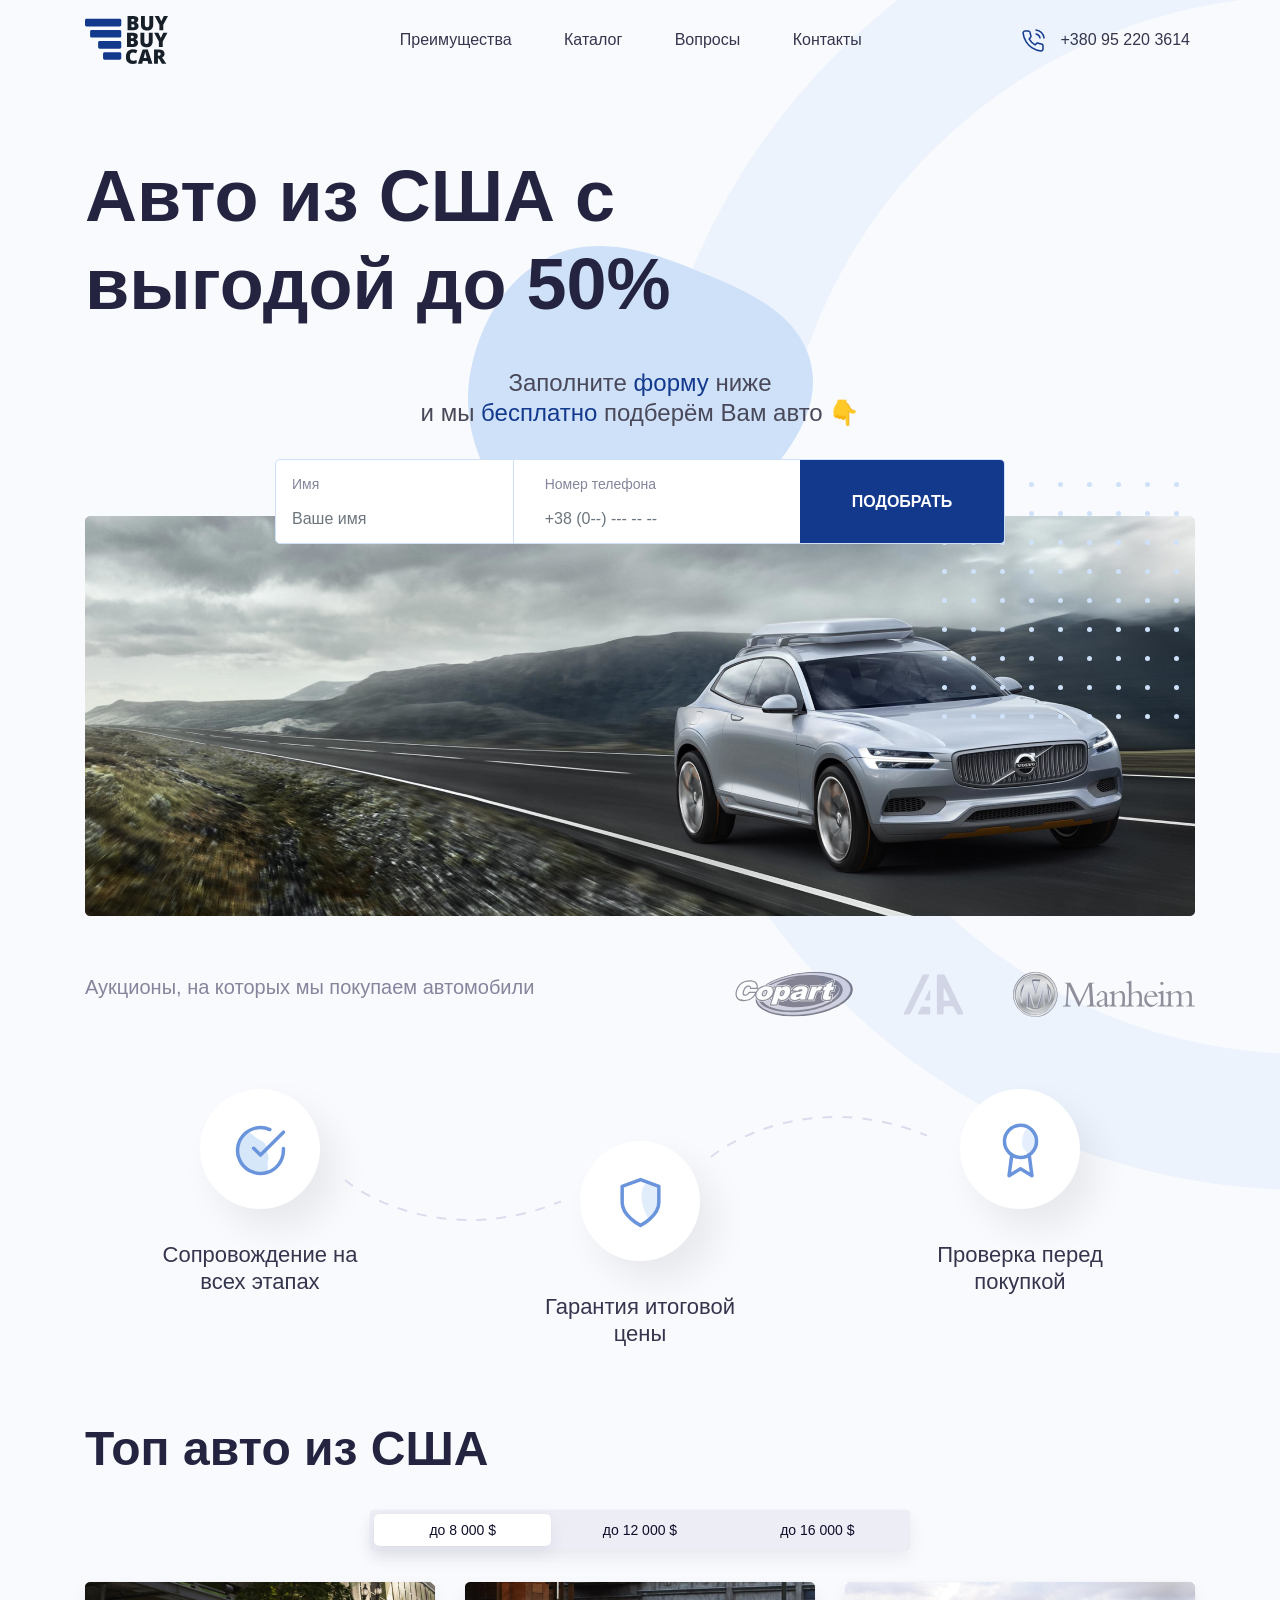
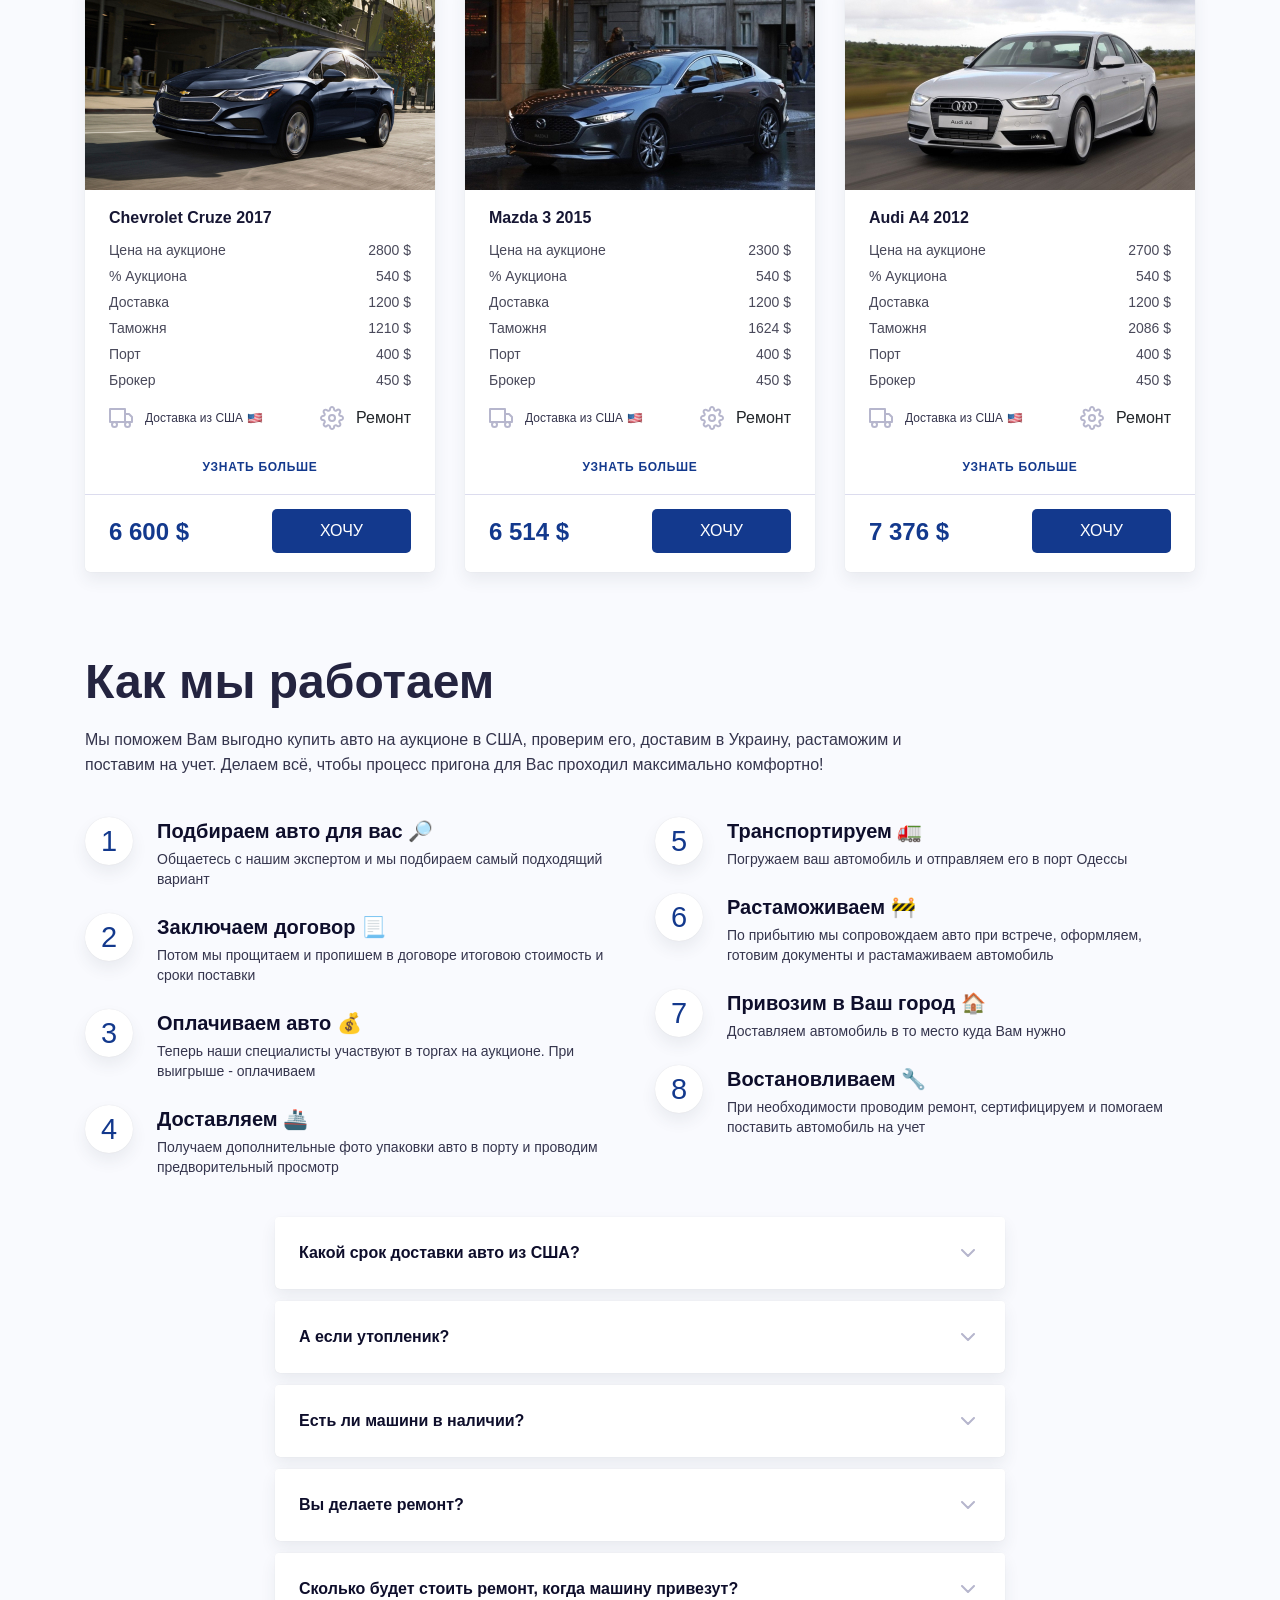
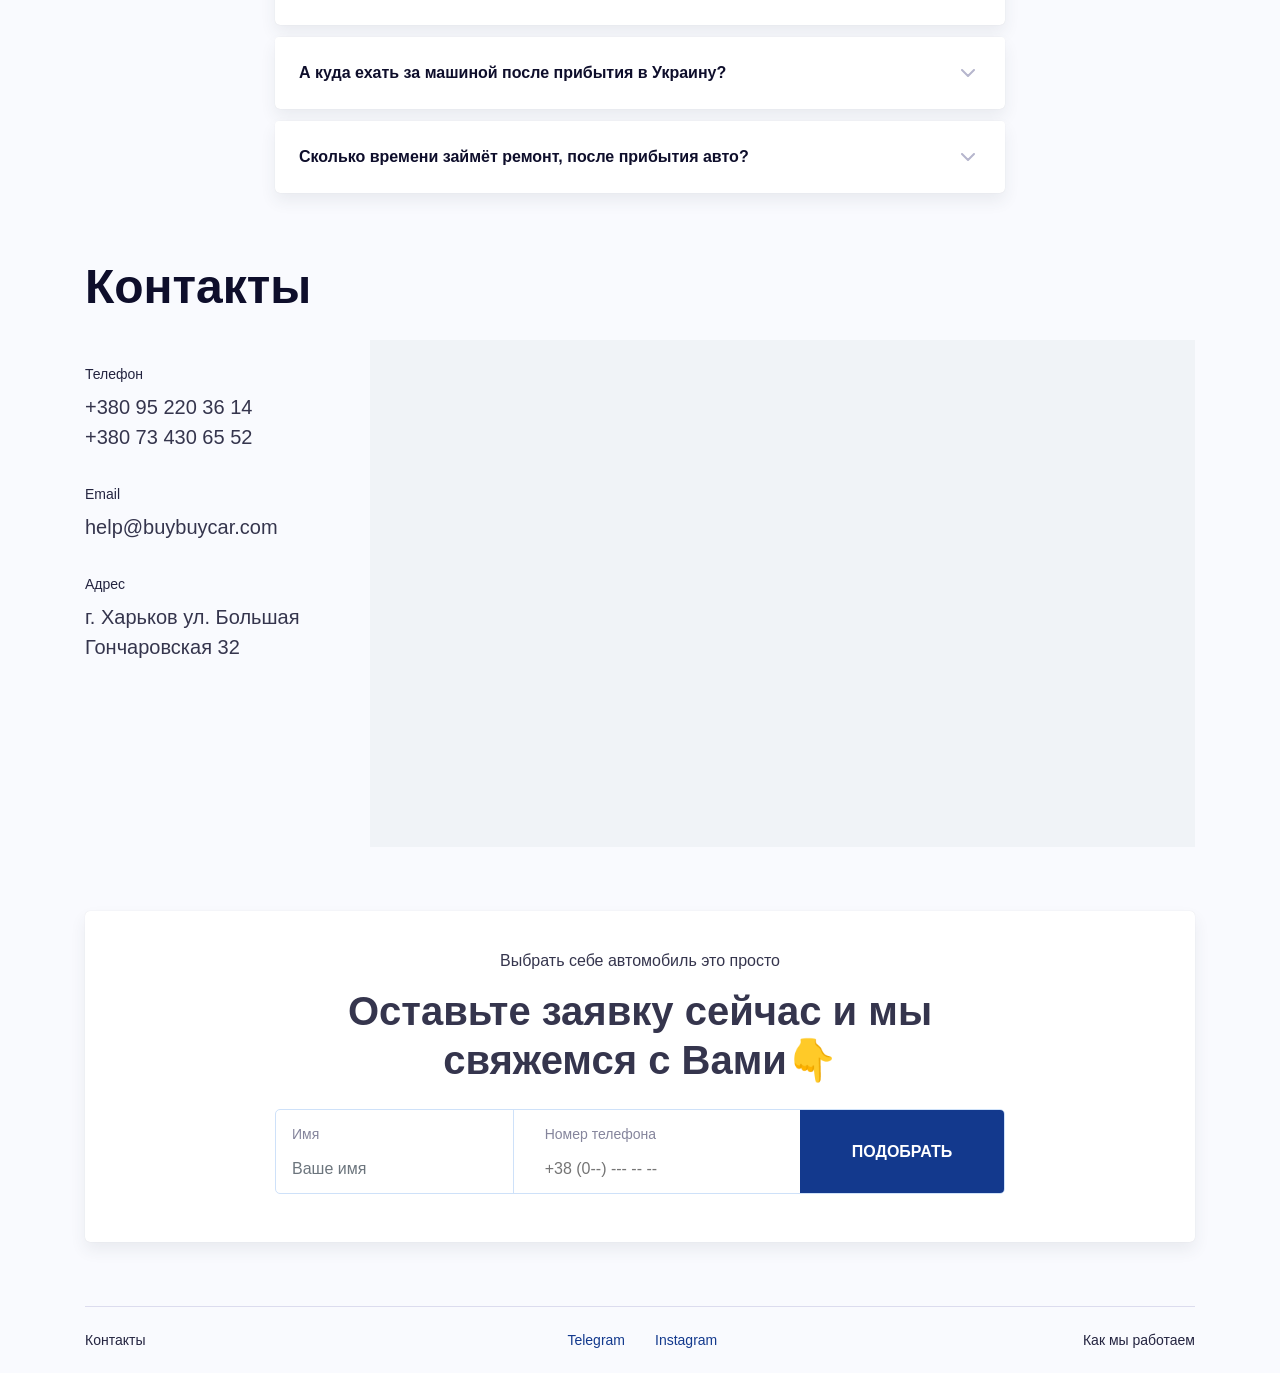
==== commit f50fc926: "fix products" ====
--- a/docs/index.html
+++ b/docs/index.html
@@ -38,10 +38,10 @@
                                     <!--top menu-->
                                     <nav>
                                         <ul class="top-menu">
-                                            <li class="top-menu-item"><a href="#">Преимущества</a></li>
-                                            <li class="top-menu-item"><a href="#">Каталог</a></li>
-                                            <li class="top-menu-item"><a href="#">Вопросы</a></li>
-                                            <li class="top-menu-item"><a href="#">Контакты</a></li>
+                                            <li class="top-menu-item"><a href="#firstSection" class="bottomLink">Преимущества</a></li>
+                                            <li class="top-menu-item"><a href="#catalog" class="bottomLink">Каталог</a></li>
+                                            <li class="top-menu-item"><a href="#question" class="bottomLink">Вопросы</a></li>
+                                            <li class="top-menu-item"><a href="#contacts" class="bottomLink">Контакты</a></li>
                                         </ul>
                                     </nav>
                                     <!--end top menu-->
@@ -67,10 +67,10 @@
                                         <div class="card card-body">
                                             <nav>
                                                 <ul class="top-menu-mobile">
-                                                    <li class="top-menu-item"><a href="#">Преимущества</a></li>
-                                                    <li class="top-menu-item"><a href="#">Каталог</a></li>
-                                                    <li class="top-menu-item"><a href="#">Вопросы</a></li>
-                                                    <li class="top-menu-item"><a href="#">Контакты</a></li>
+                                                    <li class="top-menu-item"><a class="bottomLink" href="#firstSection">Преимущества</a></li>
+                                                    <li class="top-menu-item"><a class="bottomLink" href="#catalog">Каталог</a></li>
+                                                    <li class="top-menu-item"><a class="bottomLink" href="#question">Вопросы</a></li>
+                                                    <li class="top-menu-item"><a class="bottomLink" href="#contacts">Контакты</a></li>
                                                 </ul>
                                             </nav>
                                         </div>
@@ -82,7 +82,7 @@
                     <!--end header-->
 
                     <!--first section-->
-                    <div class="first-section section">
+                    <div class="first-section section" id="firstSection">
                         <!--decorative-->
                         <img class="decorative-figure" src="./img/decorative_figure.svg" alt="">
                         <!--decorative-->
@@ -203,7 +203,7 @@
                     <!--end fourth section-->
 
                     <!--five section-->
-                    <div class="five-sections sections">
+                    <div class="five-sections sections" id="catalog">
                         <div class="container">
                             <div class="row">
                                 <div class="col-12">
@@ -242,11 +242,11 @@
                                             <div class="product-image" style='background: url("./img/products/Product-1.jpg"); background-repeat: no-repeat; background-size: cover; background-position: center;'></div>
                                             <div class="info-block">
                                                 <div class="product-name">
-                                                    Volkswagen Jetta
+                                                    Chevrolet Cruze 2017
                                                 </div>
                                                 <div class="info-item auction-price">
                                                     <div class="info-title">Цена на аукционе</div>
-                                                    <div class="value">2700 $</div>
+                                                    <div class="value">2800 $</div>
                                                 </div>
                                                 <div class="info-item auction-percent">
                                                     <div class="info-title">% Аукциона</div>
@@ -254,19 +254,19 @@
                                                 </div>
                                                 <div class="info-item delivery">
                                                     <div class="info-title">Доставка</div>
-                                                    <div class="value">1300 $</div>
+                                                    <div class="value">1200 $</div>
                                                 </div>
                                                 <div class="info-item customs">
                                                     <div class="info-title">Таможня</div>
-                                                    <div class="value">1700 $</div>
+                                                    <div class="value">1210 $</div>
                                                 </div>
                                                 <div class="info-item port">
                                                     <div class="info-title">Порт</div>
-                                                    <div class="value">450 $</div>
+                                                    <div class="value">400 $</div>
                                                 </div>
                                                 <div class="info-item broker">
                                                     <div class="info-title">Брокер</div>
-                                                    <div class="value">500 $</div>
+                                                    <div class="value">450 $</div>
                                                 </div>
                                             </div>
                                             <div class="delivery-info">
@@ -297,7 +297,7 @@
                                             </div>
                                             <div class="buy-widget">
                                                 <div class="price">
-                                                    6 440 $
+                                                    6 600 $
                                                 </div>
                                                 <button class="buy-btn" data-toggle="modal" data-target="#buyModal">
                                                     Хочу
@@ -310,11 +310,11 @@
                                             <div class="product-image" style='background: url("./img/products/Product-2.jpg"); background-repeat: no-repeat; background-size: cover; background-position: center;'></div>
                                             <div class="info-block">
                                                 <div class="product-name">
-                                                    Volkswagen Jetta
+                                                    Mazda 3 2015
                                                 </div>
                                                 <div class="info-item auction-price">
                                                     <div class="info-title">Цена на аукционе</div>
-                                                    <div class="value">2700 $</div>
+                                                    <div class="value">2300 $</div>
                                                 </div>
                                                 <div class="info-item auction-percent">
                                                     <div class="info-title">% Аукциона</div>
@@ -322,19 +322,19 @@
                                                 </div>
                                                 <div class="info-item delivery">
                                                     <div class="info-title">Доставка</div>
-                                                    <div class="value">1300 $</div>
+                                                    <div class="value">1200 $</div>
                                                 </div>
                                                 <div class="info-item customs">
                                                     <div class="info-title">Таможня</div>
-                                                    <div class="value">1700 $</div>
+                                                    <div class="value">1624 $</div>
                                                 </div>
                                                 <div class="info-item port">
                                                     <div class="info-title">Порт</div>
-                                                    <div class="value">450 $</div>
+                                                    <div class="value">400 $</div>
                                                 </div>
                                                 <div class="info-item broker">
                                                     <div class="info-title">Брокер</div>
-                                                    <div class="value">500 $</div>
+                                                    <div class="value">450 $</div>
                                                 </div>
                                             </div>
                                             <div class="delivery-info">
@@ -365,7 +365,7 @@
                                             </div>
                                             <div class="buy-widget">
                                                 <div class="price">
-                                                    6 440 $
+                                                    6 514 $
                                                 </div>
                                                 <button class="buy-btn" data-toggle="modal" data-target="#buyModal">
                                                     Хочу
@@ -378,7 +378,7 @@
                                             <div class="product-image" style='background: url("./img/products/Product-3.jpg"); background-repeat: no-repeat; background-size: cover; background-position: center;'></div>
                                             <div class="info-block">
                                                 <div class="product-name">
-                                                    Volkswagen Jetta
+                                                    Audi A4 2012
                                                 </div>
                                                 <div class="info-item auction-price">
                                                     <div class="info-title">Цена на аукционе</div>
@@ -390,19 +390,19 @@
                                                 </div>
                                                 <div class="info-item delivery">
                                                     <div class="info-title">Доставка</div>
-                                                    <div class="value">1300 $</div>
+                                                    <div class="value">1200 $</div>
                                                 </div>
                                                 <div class="info-item customs">
                                                     <div class="info-title">Таможня</div>
-                                                    <div class="value">1700 $</div>
+                                                    <div class="value">2086 $</div>
                                                 </div>
                                                 <div class="info-item port">
                                                     <div class="info-title">Порт</div>
-                                                    <div class="value">450 $</div>
+                                                    <div class="value">400 $</div>
                                                 </div>
                                                 <div class="info-item broker">
                                                     <div class="info-title">Брокер</div>
-                                                    <div class="value">500 $</div>
+                                                    <div class="value">450 $</div>
                                                 </div>
                                             </div>
                                             <div class="delivery-info">
@@ -433,7 +433,7 @@
                                             </div>
                                             <div class="buy-widget">
                                                 <div class="price">
-                                                    6 440 $
+                                                    7 376 $
                                                 </div>
                                                 <button class="buy-btn" data-toggle="modal" data-target="#buyModal">
                                                     Хочу
@@ -448,7 +448,7 @@
                     <!--end five section-->
 
                     <!--sixth section-->
-                    <div class="sixth-sections sections">
+                    <div class="sixth-sections sections" id="question">
                         <div class="container">
                             <div class="row">
                                 <div class="col-12">
@@ -684,7 +684,7 @@
                     <!--end sixth section-->
 
                     <!--contacts section-->
-                    <div class="contacts-sections section">
+                    <div class="contacts-sections section" id="contacts">
                         <div class="container">
                             <div class="row">
                                 <div class="col-12">
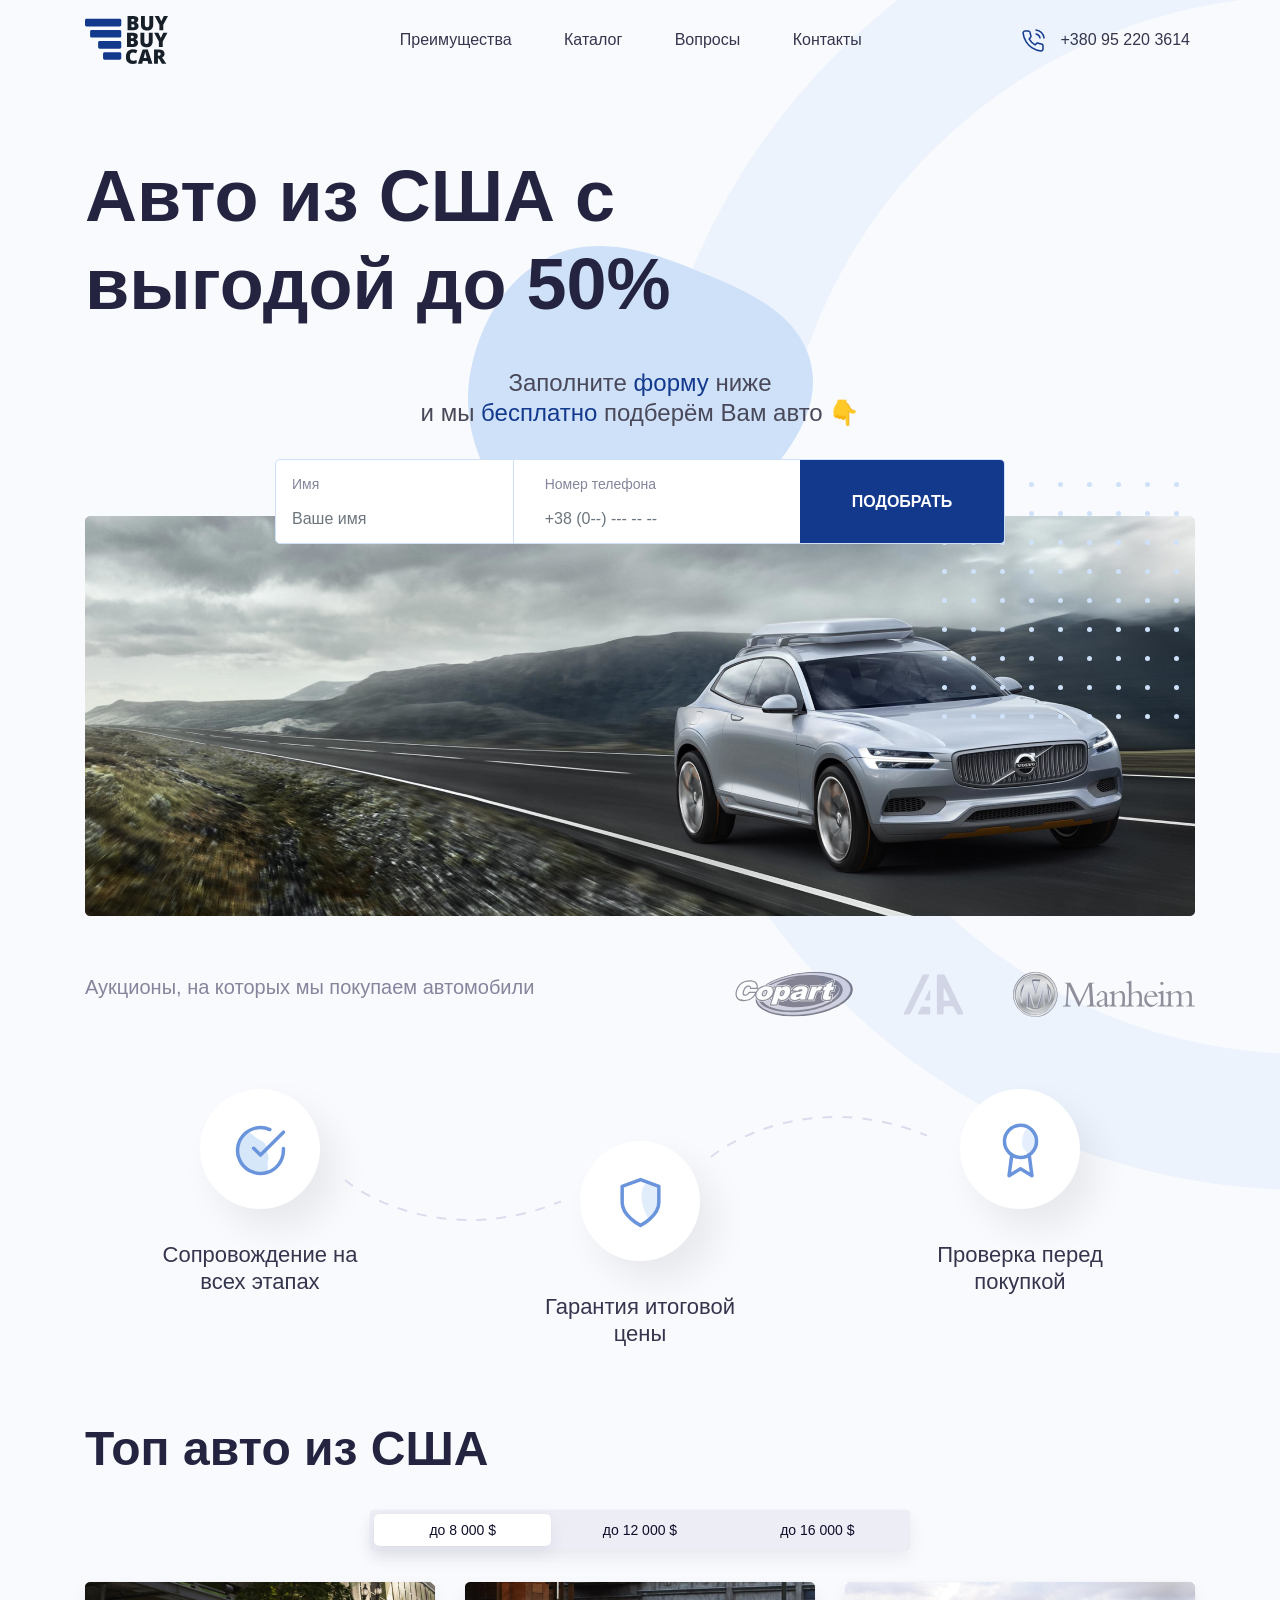
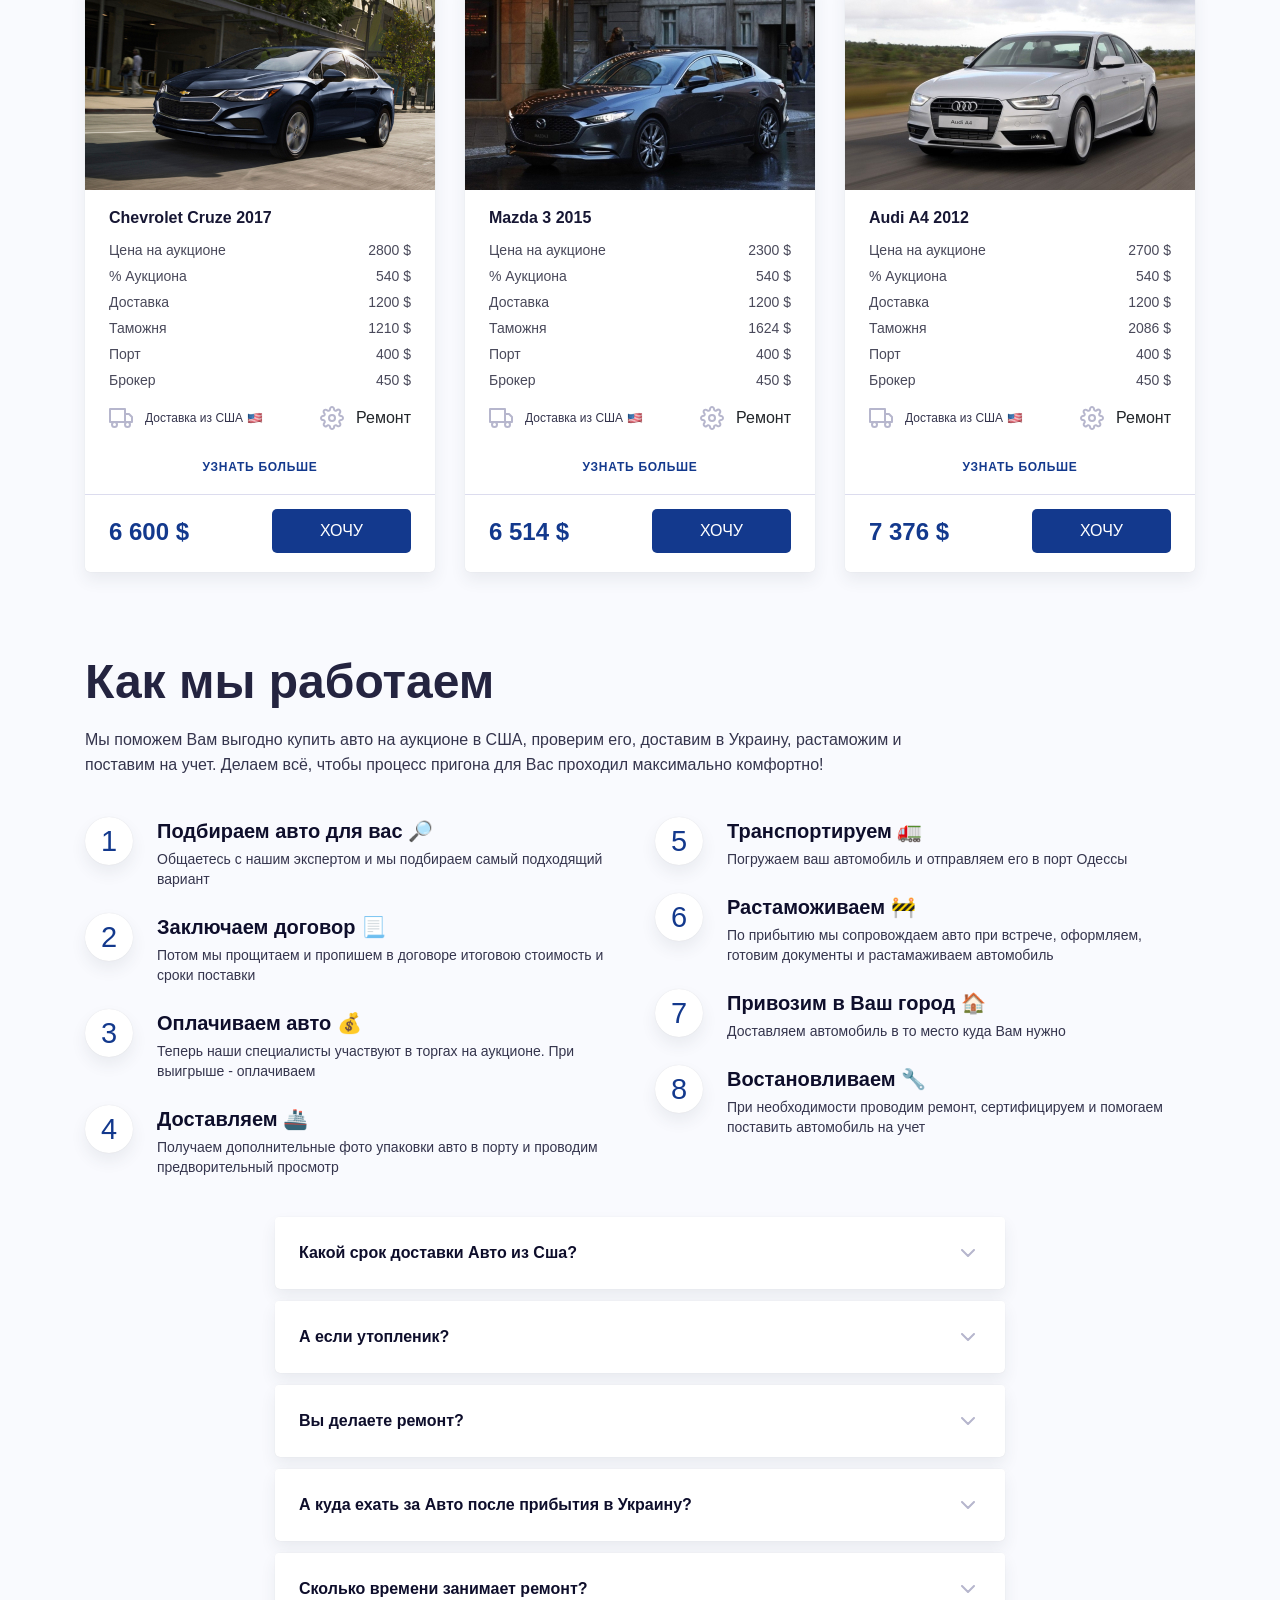
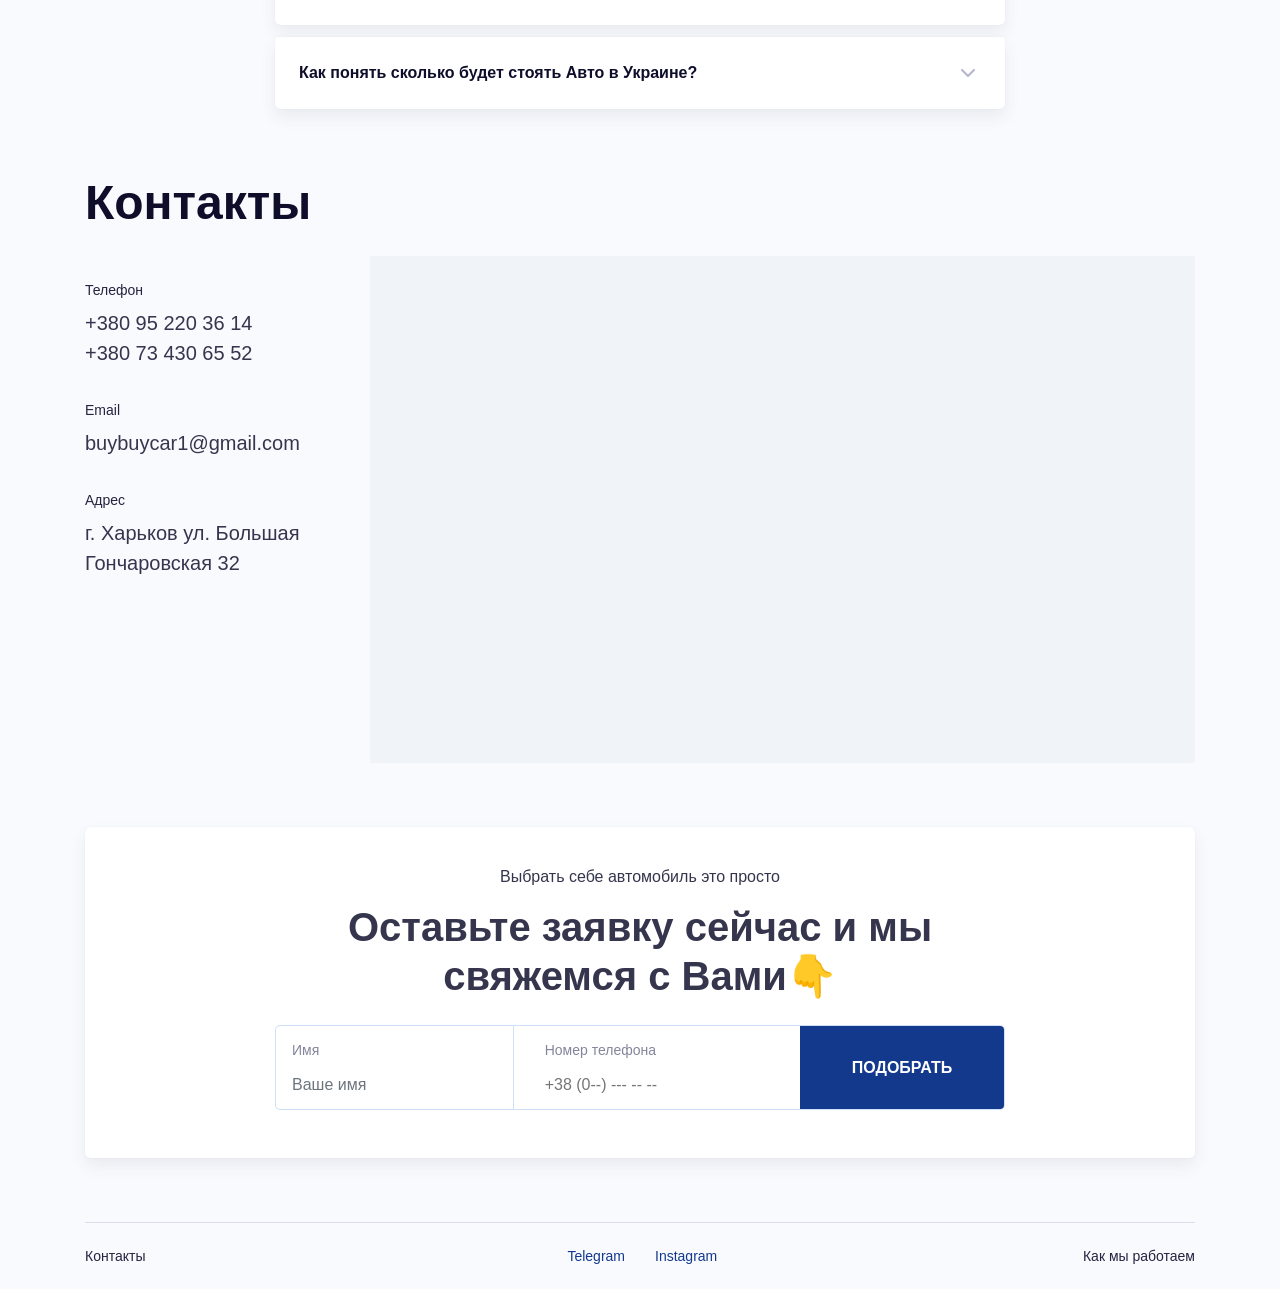
==== commit 30280c4f: "last fixed" ====
--- a/docs/index.html
+++ b/docs/index.html
@@ -17,7 +17,7 @@
     <link rel="icon" type="image/png" sizes="16x416" href="./img/fav416.png">
     <meta name="description" content="" />
     <meta name="keywords" content="" />
-    <title>Buy Buy Carr</title>
+    <title>Buy Buy Car</title>
 </head>
     <body>
         <main>
@@ -47,7 +47,7 @@
                                     <!--end top menu-->
                                 </div>
                                 <div class="col-auto col-sm-auto col-md-auto align-self-center">
-                                    <a href="tel:" class="top-phone-link">
+                                    <a href="tel:+380952203614" class="top-phone-link">
                                         <svg class="phone-svg d-none d-sm-block" xmlns="http://www.w3.org/2000/svg" width="23" height="23" viewBox="0 0 23 23" fill="none">
                                             <path d="M14.0504 5C15.0272 5.19057 15.9248 5.66826 16.6285 6.37194C17.3322 7.07561 17.8099 7.97326 18.0004 8.95M14.0504 1C16.0797 1.22544 17.972 2.13417 19.4167 3.57701C20.8613 5.01984 21.7724 6.91101 22.0004 8.94M21.0004 16.92V19.92C21.0016 20.1985 20.9445 20.4742 20.8329 20.7293C20.7214 20.9845 20.5577 21.2136 20.3525 21.4019C20.1473 21.5901 19.905 21.7335 19.6412 21.8227C19.3773 21.9119 19.0978 21.9451 18.8204 21.92C15.7433 21.5856 12.7874 20.5341 10.1904 18.85C7.77425 17.3147 5.72576 15.2662 4.19042 12.85C2.5004 10.2412 1.44866 7.27099 1.12042 4.18C1.09543 3.90347 1.1283 3.62476 1.21692 3.36162C1.30555 3.09849 1.44799 2.85669 1.63519 2.65162C1.82238 2.44655 2.05023 2.28271 2.30421 2.17052C2.5582 2.05833 2.83276 2.00026 3.11042 2H6.11042C6.59573 1.99522 7.06621 2.16708 7.43418 2.48353C7.80215 2.79999 8.0425 3.23945 8.11042 3.72C8.23704 4.68007 8.47187 5.62273 8.81042 6.53C8.94497 6.88792 8.97408 7.27691 8.89433 7.65088C8.81457 8.02485 8.62928 8.36811 8.36042 8.64L7.09042 9.91C8.51398 12.4135 10.5869 14.4864 13.0904 15.91L14.3604 14.64C14.6323 14.3711 14.9756 14.1858 15.3495 14.1061C15.7235 14.0263 16.1125 14.0555 16.4704 14.19C17.3777 14.5286 18.3204 14.7634 19.2804 14.89C19.7662 14.9585 20.2098 15.2032 20.527 15.5775C20.8441 15.9518 21.0126 16.4296 21.0004 16.92Z" stroke="#13398D" stroke-width="1.5" stroke-linecap="round" stroke-linejoin="round"/>
                                         </svg>
@@ -115,18 +115,18 @@
                                         <div class="row">
                                             <div class="col-sm-4 col-md-4 col-lg-4 col-xl-4 input-wrap">
                                                 <div class="name-block">
-                                                    <label for="name">Имя</label>
-                                                    <input id="name" class="form-control" type="text" name="name" placeholder="Ваше имя" required>
+                                                    <label for="name1">Имя</label>
+                                                    <input id="name1" class="form-control" type="text" name="name" placeholder="Ваше имя" value="" required>
                                                 </div>
                                             </div>
                                             <div class="col-sm-4 col-md-4 col-lg-4 col-xl-4">
                                                 <div class="phone-block">
-                                                    <label for="phone">Номер телефона</label>
-                                                    <input id="phone" class="form-control" type="tel" name="phone" placeholder="+38 (0--) --- -- --" required>
+                                                    <label for="phone1">Номер телефона</label>
+                                                    <input id="phone1" class="form-control" type="tel" name="phone" placeholder="+38 (0--) --- -- --" value="" required>
                                                 </div>
                                             </div>
                                             <div class="col-sm-4 col-md-4 col-lg-4 col-xl-4 send-btn-wrap">
-                                                <button type="submit" class="send">Подобрать</button>
+                                                <button type="submit" class="send send_email_1">Подобрать</button>
                                             </div>
                                         </div>
                                     </form>
@@ -217,17 +217,17 @@
                                     <div class="filter-block">
                                         <div class="row no-gutters">
                                             <div class="col-sm-4 col-md-4 col-lg-4 col-xl-4 p-0">
-                                                <button class="filter-btn active">
+                                                <button class="filter-btn active" data-id="1">
                                                     до 8 000 $
                                                 </button>
                                             </div>
                                             <div class="col-sm-4 col-md-4 col-lg-4 col-xl-4 p-0">
-                                                <button class="filter-btn">
+                                                <button class="filter-btn" data-id="2">
                                                     до 12 000 $
                                                 </button>
                                             </div>
                                             <div class="col-sm-4 col-md-4 col-lg-4 col-xl-4 p-0">
-                                                <button class="filter-btn">
+                                                <button class="filter-btn" data-id="3">
                                                     до 16 000 $
                                                 </button>
                                             </div>
@@ -235,7 +235,8 @@
                                     </div>
                                 </div>
                             </div>
-                            <div class="products-wrap">
+                            <!--1-->
+                            <div class="products-wrap products-wrap-1 active" data-id="1">
                                 <div class="row justify-content-md-center">
                                     <div class="col-md-6 col-lg-4 col-xl-4">
                                         <div class="product-item">
@@ -293,7 +294,7 @@
                                                 </div>
                                             </div>
                                             <div class="more-block">
-                                                <a href="#">Узнать больше</a>
+                                                <a href="#" data-toggle="modal" data-target="#buyModal">Узнать больше</a>
                                             </div>
                                             <div class="buy-widget">
                                                 <div class="price">
@@ -361,7 +362,7 @@
                                                 </div>
                                             </div>
                                             <div class="more-block">
-                                                <a href="#">Узнать больше</a>
+                                                <a href="#" data-toggle="modal" data-target="#buyModal">Узнать больше</a>
                                             </div>
                                             <div class="buy-widget">
                                                 <div class="price">
@@ -429,7 +430,7 @@
                                                 </div>
                                             </div>
                                             <div class="more-block">
-                                                <a href="#">Узнать больше</a>
+                                                <a href="#" data-toggle="modal" data-target="#buyModal">Узнать больше</a>
                                             </div>
                                             <div class="buy-widget">
                                                 <div class="price">
@@ -443,6 +444,426 @@
                                     </div>
                                 </div>
                             </div>
+
+                            <!--2-->
+                            <div class="products-wrap products-wrap-1" data-id="2">
+                                <div class="row justify-content-md-center">
+                                    <div class="col-md-6 col-lg-4 col-xl-4">
+                                        <div class="product-item">
+                                            <div class="product-image" style='background: url("./img/products/Product-4.jpg"); background-repeat: no-repeat; background-size: cover; background-position: center;'></div>
+                                            <div class="info-block">
+                                                <div class="product-name">
+                                                    Nissan Rogue 2016
+                                                </div>
+                                                <div class="info-item auction-price">
+                                                    <div class="info-title">Цена на аукционе</div>
+                                                    <div class="value">5600 $</div>
+                                                </div>
+                                                <div class="info-item auction-percent">
+                                                    <div class="info-title">% Аукциона</div>
+                                                    <div class="value">620 $</div>
+                                                </div>
+                                                <div class="info-item delivery">
+                                                    <div class="info-title">Доставка</div>
+                                                    <div class="value">1200 $</div>
+                                                </div>
+                                                <div class="info-item customs">
+                                                    <div class="info-title">Таможня</div>
+                                                    <div class="value">2589 $</div>
+                                                </div>
+                                                <div class="info-item port">
+                                                    <div class="info-title">Порт</div>
+                                                    <div class="value">400 $</div>
+                                                </div>
+                                                <div class="info-item broker">
+                                                    <div class="info-title">Брокер</div>
+                                                    <div class="value">450 $</div>
+                                                </div>
+                                            </div>
+                                            <div class="delivery-info">
+                                                <div class="delivery-block">
+                                                    <svg xmlns="http://www.w3.org/2000/svg" width="24" height="24" viewBox="0 0 24 24" fill="none">
+                                                        <path d="M16 3H1V16H16V3Z" stroke="#B6B6CD" stroke-width="2" stroke-linecap="round" stroke-linejoin="round"/>
+                                                        <path d="M16 8H20L23 11V16H16V8Z" stroke="#B6B6CD" stroke-width="2" stroke-linecap="round" stroke-linejoin="round"/>
+                                                        <path d="M5.5 21C6.88071 21 8 19.8807 8 18.5C8 17.1193 6.88071 16 5.5 16C4.11929 16 3 17.1193 3 18.5C3 19.8807 4.11929 21 5.5 21Z" stroke="#B6B6CD" stroke-width="2" stroke-linecap="round" stroke-linejoin="round"/>
+                                                        <path d="M18.5 21C19.8807 21 21 19.8807 21 18.5C21 17.1193 19.8807 16 18.5 16C17.1193 16 16 17.1193 16 18.5C16 19.8807 17.1193 21 18.5 21Z" stroke="#B6B6CD" stroke-width="2" stroke-linecap="round" stroke-linejoin="round"/>
+                                                    </svg>
+                                                    <span class="delivery-country">
+                                                        <span>Доставка из США</span>
+                                                        <img src="./img/icons/usa-flug.png" alt="">
+                                                    </span>
+                                                </div>
+                                                <div class="delivery-block">
+                                                    <svg xmlns="http://www.w3.org/2000/svg" width="24" height="24" viewBox="0 0 24 24" fill="none">
+                                                        <path d="M12 15C13.6569 15 15 13.6569 15 12C15 10.3431 13.6569 9 12 9C10.3431 9 9 10.3431 9 12C9 13.6569 10.3431 15 12 15Z" stroke="#B6B6CD" stroke-width="2" stroke-linecap="round" stroke-linejoin="round"/>
+                                                        <path d="M19.4 15C19.2669 15.3016 19.2272 15.6362 19.286 15.9606C19.3448 16.285 19.4995 16.5843 19.73 16.82L19.79 16.88C19.976 17.0657 20.1235 17.2863 20.2241 17.5291C20.3248 17.7719 20.3766 18.0322 20.3766 18.295C20.3766 18.5578 20.3248 18.8181 20.2241 19.0609C20.1235 19.3037 19.976 19.5243 19.79 19.71C19.6043 19.896 19.3837 20.0435 19.1409 20.1441C18.8981 20.2448 18.6378 20.2966 18.375 20.2966C18.1122 20.2966 17.8519 20.2448 17.6091 20.1441C17.3663 20.0435 17.1457 19.896 16.96 19.71L16.9 19.65C16.6643 19.4195 16.365 19.2648 16.0406 19.206C15.7162 19.1472 15.3816 19.1869 15.08 19.32C14.7842 19.4468 14.532 19.6572 14.3543 19.9255C14.1766 20.1938 14.0813 20.5082 14.08 20.83V21C14.08 21.5304 13.8693 22.0391 13.4942 22.4142C13.1191 22.7893 12.6104 23 12.08 23C11.5496 23 11.0409 22.7893 10.6658 22.4142C10.2907 22.0391 10.08 21.5304 10.08 21V20.91C10.0723 20.579 9.96512 20.258 9.77251 19.9887C9.5799 19.7194 9.31074 19.5143 9 19.4C8.69838 19.2669 8.36381 19.2272 8.03941 19.286C7.71502 19.3448 7.41568 19.4995 7.18 19.73L7.12 19.79C6.93425 19.976 6.71368 20.1235 6.47088 20.2241C6.22808 20.3248 5.96783 20.3766 5.705 20.3766C5.44217 20.3766 5.18192 20.3248 4.93912 20.2241C4.69632 20.1235 4.47575 19.976 4.29 19.79C4.10405 19.6043 3.95653 19.3837 3.85588 19.1409C3.75523 18.8981 3.70343 18.6378 3.70343 18.375C3.70343 18.1122 3.75523 17.8519 3.85588 17.6091C3.95653 17.3663 4.10405 17.1457 4.29 16.96L4.35 16.9C4.58054 16.6643 4.73519 16.365 4.794 16.0406C4.85282 15.7162 4.81312 15.3816 4.68 15.08C4.55324 14.7842 4.34276 14.532 4.07447 14.3543C3.80618 14.1766 3.49179 14.0813 3.17 14.08H3C2.46957 14.08 1.96086 13.8693 1.58579 13.4942C1.21071 13.1191 1 12.6104 1 12.08C1 11.5496 1.21071 11.0409 1.58579 10.6658C1.96086 10.2907 2.46957 10.08 3 10.08H3.09C3.42099 10.0723 3.742 9.96512 4.0113 9.77251C4.28059 9.5799 4.48572 9.31074 4.6 9C4.73312 8.69838 4.77282 8.36381 4.714 8.03941C4.65519 7.71502 4.50054 7.41568 4.27 7.18L4.21 7.12C4.02405 6.93425 3.87653 6.71368 3.77588 6.47088C3.67523 6.22808 3.62343 5.96783 3.62343 5.705C3.62343 5.44217 3.67523 5.18192 3.77588 4.93912C3.87653 4.69632 4.02405 4.47575 4.21 4.29C4.39575 4.10405 4.61632 3.95653 4.85912 3.85588C5.10192 3.75523 5.36217 3.70343 5.625 3.70343C5.88783 3.70343 6.14808 3.75523 6.39088 3.85588C6.63368 3.95653 6.85425 4.10405 7.04 4.29L7.1 4.35C7.33568 4.58054 7.63502 4.73519 7.95941 4.794C8.28381 4.85282 8.61838 4.81312 8.92 4.68H9C9.29577 4.55324 9.54802 4.34276 9.72569 4.07447C9.90337 3.80618 9.99872 3.49179 10 3.17V3C10 2.46957 10.2107 1.96086 10.5858 1.58579C10.9609 1.21071 11.4696 1 12 1C12.5304 1 13.0391 1.21071 13.4142 1.58579C13.7893 1.96086 14 2.46957 14 3V3.09C14.0013 3.41179 14.0966 3.72618 14.2743 3.99447C14.452 4.26276 14.7042 4.47324 15 4.6C15.3016 4.73312 15.6362 4.77282 15.9606 4.714C16.285 4.65519 16.5843 4.50054 16.82 4.27L16.88 4.21C17.0657 4.02405 17.2863 3.87653 17.5291 3.77588C17.7719 3.67523 18.0322 3.62343 18.295 3.62343C18.5578 3.62343 18.8181 3.67523 19.0609 3.77588C19.3037 3.87653 19.5243 4.02405 19.71 4.21C19.896 4.39575 20.0435 4.61632 20.1441 4.85912C20.2448 5.10192 20.2966 5.36217 20.2966 5.625C20.2966 5.88783 20.2448 6.14808 20.1441 6.39088C20.0435 6.63368 19.896 6.85425 19.71 7.04L19.65 7.1C19.4195 7.33568 19.2648 7.63502 19.206 7.95941C19.1472 8.28381 19.1869 8.61838 19.32 8.92V9C19.4468 9.29577 19.6572 9.54802 19.9255 9.72569C20.1938 9.90337 20.5082 9.99872 20.83 10H21C21.5304 10 22.0391 10.2107 22.4142 10.5858C22.7893 10.9609 23 11.4696 23 12C23 12.5304 22.7893 13.0391 22.4142 13.4142C22.0391 13.7893 21.5304 14 21 14H20.91C20.5882 14.0013 20.2738 14.0966 20.0055 14.2743C19.7372 14.452 19.5268 14.7042 19.4 15V15Z" stroke="#B6B6CD" stroke-width="2" stroke-linecap="round" stroke-linejoin="round"/>
+                                                    </svg>
+                                                    <div class="repairs">
+                                                        Ремонт
+                                                    </div>
+                                                </div>
+                                            </div>
+                                            <div class="more-block">
+                                                <a href="#" data-toggle="modal" data-target="#buyModal">Узнать больше</a>
+                                            </div>
+                                            <div class="buy-widget">
+                                                <div class="price">
+                                                    10 859 $
+                                                </div>
+                                                <button class="buy-btn" data-toggle="modal" data-target="#buyModal">
+                                                    Хочу
+                                                </button>
+                                            </div>
+                                        </div>
+                                    </div>
+                                    <div class="col-md-6 col-lg-4 col-xl-4">
+                                        <div class="product-item">
+                                            <div class="product-image" style='background: url("./img/products/Product-5.jpg"); background-repeat: no-repeat; background-size: cover; background-position: center;'></div>
+                                            <div class="info-block">
+                                                <div class="product-name">
+                                                    Mitsubishi Outlander 2016
+                                                </div>
+                                                <div class="info-item auction-price">
+                                                    <div class="info-title">Цена на аукционе</div>
+                                                    <div class="value">4300 $</div>
+                                                </div>
+                                                <div class="info-item auction-percent">
+                                                    <div class="info-title">% Аукциона</div>
+                                                    <div class="value">605 $</div>
+                                                </div>
+                                                <div class="info-item delivery">
+                                                    <div class="info-title">Доставка</div>
+                                                    <div class="value">1200 $</div>
+                                                </div>
+                                                <div class="info-item customs">
+                                                    <div class="info-title">Таможня</div>
+                                                    <div class="value">2269 $</div>
+                                                </div>
+                                                <div class="info-item port">
+                                                    <div class="info-title">Порт</div>
+                                                    <div class="value">400 $</div>
+                                                </div>
+                                                <div class="info-item broker">
+                                                    <div class="info-title">Брокер</div>
+                                                    <div class="value">450 $</div>
+                                                </div>
+                                            </div>
+                                            <div class="delivery-info">
+                                                <div class="delivery-block">
+                                                    <svg xmlns="http://www.w3.org/2000/svg" width="24" height="24" viewBox="0 0 24 24" fill="none">
+                                                        <path d="M16 3H1V16H16V3Z" stroke="#B6B6CD" stroke-width="2" stroke-linecap="round" stroke-linejoin="round"/>
+                                                        <path d="M16 8H20L23 11V16H16V8Z" stroke="#B6B6CD" stroke-width="2" stroke-linecap="round" stroke-linejoin="round"/>
+                                                        <path d="M5.5 21C6.88071 21 8 19.8807 8 18.5C8 17.1193 6.88071 16 5.5 16C4.11929 16 3 17.1193 3 18.5C3 19.8807 4.11929 21 5.5 21Z" stroke="#B6B6CD" stroke-width="2" stroke-linecap="round" stroke-linejoin="round"/>
+                                                        <path d="M18.5 21C19.8807 21 21 19.8807 21 18.5C21 17.1193 19.8807 16 18.5 16C17.1193 16 16 17.1193 16 18.5C16 19.8807 17.1193 21 18.5 21Z" stroke="#B6B6CD" stroke-width="2" stroke-linecap="round" stroke-linejoin="round"/>
+                                                    </svg>
+                                                    <span class="delivery-country">
+                                                        <span>Доставка из США</span>
+                                                        <img src="./img/icons/usa-flug.png" alt="">
+                                                    </span>
+                                                </div>
+                                                <div class="delivery-block">
+                                                    <svg xmlns="http://www.w3.org/2000/svg" width="24" height="24" viewBox="0 0 24 24" fill="none">
+                                                        <path d="M12 15C13.6569 15 15 13.6569 15 12C15 10.3431 13.6569 9 12 9C10.3431 9 9 10.3431 9 12C9 13.6569 10.3431 15 12 15Z" stroke="#B6B6CD" stroke-width="2" stroke-linecap="round" stroke-linejoin="round"/>
+                                                        <path d="M19.4 15C19.2669 15.3016 19.2272 15.6362 19.286 15.9606C19.3448 16.285 19.4995 16.5843 19.73 16.82L19.79 16.88C19.976 17.0657 20.1235 17.2863 20.2241 17.5291C20.3248 17.7719 20.3766 18.0322 20.3766 18.295C20.3766 18.5578 20.3248 18.8181 20.2241 19.0609C20.1235 19.3037 19.976 19.5243 19.79 19.71C19.6043 19.896 19.3837 20.0435 19.1409 20.1441C18.8981 20.2448 18.6378 20.2966 18.375 20.2966C18.1122 20.2966 17.8519 20.2448 17.6091 20.1441C17.3663 20.0435 17.1457 19.896 16.96 19.71L16.9 19.65C16.6643 19.4195 16.365 19.2648 16.0406 19.206C15.7162 19.1472 15.3816 19.1869 15.08 19.32C14.7842 19.4468 14.532 19.6572 14.3543 19.9255C14.1766 20.1938 14.0813 20.5082 14.08 20.83V21C14.08 21.5304 13.8693 22.0391 13.4942 22.4142C13.1191 22.7893 12.6104 23 12.08 23C11.5496 23 11.0409 22.7893 10.6658 22.4142C10.2907 22.0391 10.08 21.5304 10.08 21V20.91C10.0723 20.579 9.96512 20.258 9.77251 19.9887C9.5799 19.7194 9.31074 19.5143 9 19.4C8.69838 19.2669 8.36381 19.2272 8.03941 19.286C7.71502 19.3448 7.41568 19.4995 7.18 19.73L7.12 19.79C6.93425 19.976 6.71368 20.1235 6.47088 20.2241C6.22808 20.3248 5.96783 20.3766 5.705 20.3766C5.44217 20.3766 5.18192 20.3248 4.93912 20.2241C4.69632 20.1235 4.47575 19.976 4.29 19.79C4.10405 19.6043 3.95653 19.3837 3.85588 19.1409C3.75523 18.8981 3.70343 18.6378 3.70343 18.375C3.70343 18.1122 3.75523 17.8519 3.85588 17.6091C3.95653 17.3663 4.10405 17.1457 4.29 16.96L4.35 16.9C4.58054 16.6643 4.73519 16.365 4.794 16.0406C4.85282 15.7162 4.81312 15.3816 4.68 15.08C4.55324 14.7842 4.34276 14.532 4.07447 14.3543C3.80618 14.1766 3.49179 14.0813 3.17 14.08H3C2.46957 14.08 1.96086 13.8693 1.58579 13.4942C1.21071 13.1191 1 12.6104 1 12.08C1 11.5496 1.21071 11.0409 1.58579 10.6658C1.96086 10.2907 2.46957 10.08 3 10.08H3.09C3.42099 10.0723 3.742 9.96512 4.0113 9.77251C4.28059 9.5799 4.48572 9.31074 4.6 9C4.73312 8.69838 4.77282 8.36381 4.714 8.03941C4.65519 7.71502 4.50054 7.41568 4.27 7.18L4.21 7.12C4.02405 6.93425 3.87653 6.71368 3.77588 6.47088C3.67523 6.22808 3.62343 5.96783 3.62343 5.705C3.62343 5.44217 3.67523 5.18192 3.77588 4.93912C3.87653 4.69632 4.02405 4.47575 4.21 4.29C4.39575 4.10405 4.61632 3.95653 4.85912 3.85588C5.10192 3.75523 5.36217 3.70343 5.625 3.70343C5.88783 3.70343 6.14808 3.75523 6.39088 3.85588C6.63368 3.95653 6.85425 4.10405 7.04 4.29L7.1 4.35C7.33568 4.58054 7.63502 4.73519 7.95941 4.794C8.28381 4.85282 8.61838 4.81312 8.92 4.68H9C9.29577 4.55324 9.54802 4.34276 9.72569 4.07447C9.90337 3.80618 9.99872 3.49179 10 3.17V3C10 2.46957 10.2107 1.96086 10.5858 1.58579C10.9609 1.21071 11.4696 1 12 1C12.5304 1 13.0391 1.21071 13.4142 1.58579C13.7893 1.96086 14 2.46957 14 3V3.09C14.0013 3.41179 14.0966 3.72618 14.2743 3.99447C14.452 4.26276 14.7042 4.47324 15 4.6C15.3016 4.73312 15.6362 4.77282 15.9606 4.714C16.285 4.65519 16.5843 4.50054 16.82 4.27L16.88 4.21C17.0657 4.02405 17.2863 3.87653 17.5291 3.77588C17.7719 3.67523 18.0322 3.62343 18.295 3.62343C18.5578 3.62343 18.8181 3.67523 19.0609 3.77588C19.3037 3.87653 19.5243 4.02405 19.71 4.21C19.896 4.39575 20.0435 4.61632 20.1441 4.85912C20.2448 5.10192 20.2966 5.36217 20.2966 5.625C20.2966 5.88783 20.2448 6.14808 20.1441 6.39088C20.0435 6.63368 19.896 6.85425 19.71 7.04L19.65 7.1C19.4195 7.33568 19.2648 7.63502 19.206 7.95941C19.1472 8.28381 19.1869 8.61838 19.32 8.92V9C19.4468 9.29577 19.6572 9.54802 19.9255 9.72569C20.1938 9.90337 20.5082 9.99872 20.83 10H21C21.5304 10 22.0391 10.2107 22.4142 10.5858C22.7893 10.9609 23 11.4696 23 12C23 12.5304 22.7893 13.0391 22.4142 13.4142C22.0391 13.7893 21.5304 14 21 14H20.91C20.5882 14.0013 20.2738 14.0966 20.0055 14.2743C19.7372 14.452 19.5268 14.7042 19.4 15V15Z" stroke="#B6B6CD" stroke-width="2" stroke-linecap="round" stroke-linejoin="round"/>
+                                                    </svg>
+                                                    <div class="repairs">
+                                                        Ремонт
+                                                    </div>
+                                                </div>
+                                            </div>
+                                            <div class="more-block">
+                                                <a href="#" data-toggle="modal" data-target="#buyModal">Узнать больше</a>
+                                            </div>
+                                            <div class="buy-widget">
+                                                <div class="price">
+                                                    9 224 $
+                                                </div>
+                                                <button class="buy-btn" data-toggle="modal" data-target="#buyModal">
+                                                    Хочу
+                                                </button>
+                                            </div>
+                                        </div>
+                                    </div>
+                                    <div class="col-md-6 col-lg-4 col-xl-4">
+                                        <div class="product-item">
+                                            <div class="product-image" style='background: url("./img/products/Product-6.jpg"); background-repeat: no-repeat; background-size: cover; background-position: center;'></div>
+                                            <div class="info-block">
+                                                <div class="product-name">
+                                                    Chevrolet Volt  2017
+                                                </div>
+                                                <div class="info-item auction-price">
+                                                    <div class="info-title">Цена на аукционе</div>
+                                                    <div class="value">6200 $</div>
+                                                </div>
+                                                <div class="info-item auction-percent">
+                                                    <div class="info-title">% Аукциона</div>
+                                                    <div class="value">650 $</div>
+                                                </div>
+                                                <div class="info-item delivery">
+                                                    <div class="info-title">Доставка</div>
+                                                    <div class="value">1200 $</div>
+                                                </div>
+                                                <div class="info-item customs">
+                                                    <div class="info-title">Таможня</div>
+                                                    <div class="value">2507 $</div>
+                                                </div>
+                                                <div class="info-item port">
+                                                    <div class="info-title">Порт</div>
+                                                    <div class="value">400 $</div>
+                                                </div>
+                                                <div class="info-item broker">
+                                                    <div class="info-title">Брокер</div>
+                                                    <div class="value">450 $</div>
+                                                </div>
+                                            </div>
+                                            <div class="delivery-info">
+                                                <div class="delivery-block">
+                                                    <svg xmlns="http://www.w3.org/2000/svg" width="24" height="24" viewBox="0 0 24 24" fill="none">
+                                                        <path d="M16 3H1V16H16V3Z" stroke="#B6B6CD" stroke-width="2" stroke-linecap="round" stroke-linejoin="round"/>
+                                                        <path d="M16 8H20L23 11V16H16V8Z" stroke="#B6B6CD" stroke-width="2" stroke-linecap="round" stroke-linejoin="round"/>
+                                                        <path d="M5.5 21C6.88071 21 8 19.8807 8 18.5C8 17.1193 6.88071 16 5.5 16C4.11929 16 3 17.1193 3 18.5C3 19.8807 4.11929 21 5.5 21Z" stroke="#B6B6CD" stroke-width="2" stroke-linecap="round" stroke-linejoin="round"/>
+                                                        <path d="M18.5 21C19.8807 21 21 19.8807 21 18.5C21 17.1193 19.8807 16 18.5 16C17.1193 16 16 17.1193 16 18.5C16 19.8807 17.1193 21 18.5 21Z" stroke="#B6B6CD" stroke-width="2" stroke-linecap="round" stroke-linejoin="round"/>
+                                                    </svg>
+                                                    <span class="delivery-country">
+                                                        <span>Доставка из США</span>
+                                                        <img src="./img/icons/usa-flug.png" alt="">
+                                                    </span>
+                                                </div>
+                                                <div class="delivery-block">
+                                                    <svg xmlns="http://www.w3.org/2000/svg" width="24" height="24" viewBox="0 0 24 24" fill="none">
+                                                        <path d="M12 15C13.6569 15 15 13.6569 15 12C15 10.3431 13.6569 9 12 9C10.3431 9 9 10.3431 9 12C9 13.6569 10.3431 15 12 15Z" stroke="#B6B6CD" stroke-width="2" stroke-linecap="round" stroke-linejoin="round"/>
+                                                        <path d="M19.4 15C19.2669 15.3016 19.2272 15.6362 19.286 15.9606C19.3448 16.285 19.4995 16.5843 19.73 16.82L19.79 16.88C19.976 17.0657 20.1235 17.2863 20.2241 17.5291C20.3248 17.7719 20.3766 18.0322 20.3766 18.295C20.3766 18.5578 20.3248 18.8181 20.2241 19.0609C20.1235 19.3037 19.976 19.5243 19.79 19.71C19.6043 19.896 19.3837 20.0435 19.1409 20.1441C18.8981 20.2448 18.6378 20.2966 18.375 20.2966C18.1122 20.2966 17.8519 20.2448 17.6091 20.1441C17.3663 20.0435 17.1457 19.896 16.96 19.71L16.9 19.65C16.6643 19.4195 16.365 19.2648 16.0406 19.206C15.7162 19.1472 15.3816 19.1869 15.08 19.32C14.7842 19.4468 14.532 19.6572 14.3543 19.9255C14.1766 20.1938 14.0813 20.5082 14.08 20.83V21C14.08 21.5304 13.8693 22.0391 13.4942 22.4142C13.1191 22.7893 12.6104 23 12.08 23C11.5496 23 11.0409 22.7893 10.6658 22.4142C10.2907 22.0391 10.08 21.5304 10.08 21V20.91C10.0723 20.579 9.96512 20.258 9.77251 19.9887C9.5799 19.7194 9.31074 19.5143 9 19.4C8.69838 19.2669 8.36381 19.2272 8.03941 19.286C7.71502 19.3448 7.41568 19.4995 7.18 19.73L7.12 19.79C6.93425 19.976 6.71368 20.1235 6.47088 20.2241C6.22808 20.3248 5.96783 20.3766 5.705 20.3766C5.44217 20.3766 5.18192 20.3248 4.93912 20.2241C4.69632 20.1235 4.47575 19.976 4.29 19.79C4.10405 19.6043 3.95653 19.3837 3.85588 19.1409C3.75523 18.8981 3.70343 18.6378 3.70343 18.375C3.70343 18.1122 3.75523 17.8519 3.85588 17.6091C3.95653 17.3663 4.10405 17.1457 4.29 16.96L4.35 16.9C4.58054 16.6643 4.73519 16.365 4.794 16.0406C4.85282 15.7162 4.81312 15.3816 4.68 15.08C4.55324 14.7842 4.34276 14.532 4.07447 14.3543C3.80618 14.1766 3.49179 14.0813 3.17 14.08H3C2.46957 14.08 1.96086 13.8693 1.58579 13.4942C1.21071 13.1191 1 12.6104 1 12.08C1 11.5496 1.21071 11.0409 1.58579 10.6658C1.96086 10.2907 2.46957 10.08 3 10.08H3.09C3.42099 10.0723 3.742 9.96512 4.0113 9.77251C4.28059 9.5799 4.48572 9.31074 4.6 9C4.73312 8.69838 4.77282 8.36381 4.714 8.03941C4.65519 7.71502 4.50054 7.41568 4.27 7.18L4.21 7.12C4.02405 6.93425 3.87653 6.71368 3.77588 6.47088C3.67523 6.22808 3.62343 5.96783 3.62343 5.705C3.62343 5.44217 3.67523 5.18192 3.77588 4.93912C3.87653 4.69632 4.02405 4.47575 4.21 4.29C4.39575 4.10405 4.61632 3.95653 4.85912 3.85588C5.10192 3.75523 5.36217 3.70343 5.625 3.70343C5.88783 3.70343 6.14808 3.75523 6.39088 3.85588C6.63368 3.95653 6.85425 4.10405 7.04 4.29L7.1 4.35C7.33568 4.58054 7.63502 4.73519 7.95941 4.794C8.28381 4.85282 8.61838 4.81312 8.92 4.68H9C9.29577 4.55324 9.54802 4.34276 9.72569 4.07447C9.90337 3.80618 9.99872 3.49179 10 3.17V3C10 2.46957 10.2107 1.96086 10.5858 1.58579C10.9609 1.21071 11.4696 1 12 1C12.5304 1 13.0391 1.21071 13.4142 1.58579C13.7893 1.96086 14 2.46957 14 3V3.09C14.0013 3.41179 14.0966 3.72618 14.2743 3.99447C14.452 4.26276 14.7042 4.47324 15 4.6C15.3016 4.73312 15.6362 4.77282 15.9606 4.714C16.285 4.65519 16.5843 4.50054 16.82 4.27L16.88 4.21C17.0657 4.02405 17.2863 3.87653 17.5291 3.77588C17.7719 3.67523 18.0322 3.62343 18.295 3.62343C18.5578 3.62343 18.8181 3.67523 19.0609 3.77588C19.3037 3.87653 19.5243 4.02405 19.71 4.21C19.896 4.39575 20.0435 4.61632 20.1441 4.85912C20.2448 5.10192 20.2966 5.36217 20.2966 5.625C20.2966 5.88783 20.2448 6.14808 20.1441 6.39088C20.0435 6.63368 19.896 6.85425 19.71 7.04L19.65 7.1C19.4195 7.33568 19.2648 7.63502 19.206 7.95941C19.1472 8.28381 19.1869 8.61838 19.32 8.92V9C19.4468 9.29577 19.6572 9.54802 19.9255 9.72569C20.1938 9.90337 20.5082 9.99872 20.83 10H21C21.5304 10 22.0391 10.2107 22.4142 10.5858C22.7893 10.9609 23 11.4696 23 12C23 12.5304 22.7893 13.0391 22.4142 13.4142C22.0391 13.7893 21.5304 14 21 14H20.91C20.5882 14.0013 20.2738 14.0966 20.0055 14.2743C19.7372 14.452 19.5268 14.7042 19.4 15V15Z" stroke="#B6B6CD" stroke-width="2" stroke-linecap="round" stroke-linejoin="round"/>
+                                                    </svg>
+                                                    <div class="repairs">
+                                                        Ремонт
+                                                    </div>
+                                                </div>
+                                            </div>
+                                            <div class="more-block">
+                                                <a href="#" data-toggle="modal" data-target="#buyModal">Узнать больше</a>
+                                            </div>
+                                            <div class="buy-widget">
+                                                <div class="price">
+                                                    11 409 $
+                                                </div>
+                                                <button class="buy-btn" data-toggle="modal" data-target="#buyModal">
+                                                    Хочу
+                                                </button>
+                                            </div>
+                                        </div>
+                                    </div>
+                                </div>
+                            </div>
+                            <!--3-->
+                            <div class="products-wrap products-wrap-1" data-id="3">
+                                <div class="row justify-content-md-center">
+                                    <div class="col-md-6 col-lg-4 col-xl-4">
+                                        <div class="product-item">
+                                            <div class="product-image" style='background: url("./img/products/Product-7.jpg"); background-repeat: no-repeat; background-size: cover; background-position: center;'></div>
+                                            <div class="info-block">
+                                                <div class="product-name">
+                                                    Volkswagen Touareg 2014
+                                                </div>
+                                                <div class="info-item auction-price">
+                                                    <div class="info-title">Цена на аукционе</div>
+                                                    <div class="value">7500 $</div>
+                                                </div>
+                                                <div class="info-item auction-percent">
+                                                    <div class="info-title">% Аукциона</div>
+                                                    <div class="value">670 $</div>
+                                                </div>
+                                                <div class="info-item delivery">
+                                                    <div class="info-title">Доставка</div>
+                                                    <div class="value">1200 $</div>
+                                                </div>
+                                                <div class="info-item customs">
+                                                    <div class="info-title">Таможня</div>
+                                                    <div class="value">3851 $</div>
+                                                </div>
+                                                <div class="info-item port">
+                                                    <div class="info-title">Порт</div>
+                                                    <div class="value">400 $</div>
+                                                </div>
+                                                <div class="info-item broker">
+                                                    <div class="info-title">Брокер</div>
+                                                    <div class="value">450 $</div>
+                                                </div>
+                                            </div>
+                                            <div class="delivery-info">
+                                                <div class="delivery-block">
+                                                    <svg xmlns="http://www.w3.org/2000/svg" width="24" height="24" viewBox="0 0 24 24" fill="none">
+                                                        <path d="M16 3H1V16H16V3Z" stroke="#B6B6CD" stroke-width="2" stroke-linecap="round" stroke-linejoin="round"/>
+                                                        <path d="M16 8H20L23 11V16H16V8Z" stroke="#B6B6CD" stroke-width="2" stroke-linecap="round" stroke-linejoin="round"/>
+                                                        <path d="M5.5 21C6.88071 21 8 19.8807 8 18.5C8 17.1193 6.88071 16 5.5 16C4.11929 16 3 17.1193 3 18.5C3 19.8807 4.11929 21 5.5 21Z" stroke="#B6B6CD" stroke-width="2" stroke-linecap="round" stroke-linejoin="round"/>
+                                                        <path d="M18.5 21C19.8807 21 21 19.8807 21 18.5C21 17.1193 19.8807 16 18.5 16C17.1193 16 16 17.1193 16 18.5C16 19.8807 17.1193 21 18.5 21Z" stroke="#B6B6CD" stroke-width="2" stroke-linecap="round" stroke-linejoin="round"/>
+                                                    </svg>
+                                                    <span class="delivery-country">
+                                                        <span>Доставка из США</span>
+                                                        <img src="./img/icons/usa-flug.png" alt="">
+                                                    </span>
+                                                </div>
+                                                <div class="delivery-block">
+                                                    <svg xmlns="http://www.w3.org/2000/svg" width="24" height="24" viewBox="0 0 24 24" fill="none">
+                                                        <path d="M12 15C13.6569 15 15 13.6569 15 12C15 10.3431 13.6569 9 12 9C10.3431 9 9 10.3431 9 12C9 13.6569 10.3431 15 12 15Z" stroke="#B6B6CD" stroke-width="2" stroke-linecap="round" stroke-linejoin="round"/>
+                                                        <path d="M19.4 15C19.2669 15.3016 19.2272 15.6362 19.286 15.9606C19.3448 16.285 19.4995 16.5843 19.73 16.82L19.79 16.88C19.976 17.0657 20.1235 17.2863 20.2241 17.5291C20.3248 17.7719 20.3766 18.0322 20.3766 18.295C20.3766 18.5578 20.3248 18.8181 20.2241 19.0609C20.1235 19.3037 19.976 19.5243 19.79 19.71C19.6043 19.896 19.3837 20.0435 19.1409 20.1441C18.8981 20.2448 18.6378 20.2966 18.375 20.2966C18.1122 20.2966 17.8519 20.2448 17.6091 20.1441C17.3663 20.0435 17.1457 19.896 16.96 19.71L16.9 19.65C16.6643 19.4195 16.365 19.2648 16.0406 19.206C15.7162 19.1472 15.3816 19.1869 15.08 19.32C14.7842 19.4468 14.532 19.6572 14.3543 19.9255C14.1766 20.1938 14.0813 20.5082 14.08 20.83V21C14.08 21.5304 13.8693 22.0391 13.4942 22.4142C13.1191 22.7893 12.6104 23 12.08 23C11.5496 23 11.0409 22.7893 10.6658 22.4142C10.2907 22.0391 10.08 21.5304 10.08 21V20.91C10.0723 20.579 9.96512 20.258 9.77251 19.9887C9.5799 19.7194 9.31074 19.5143 9 19.4C8.69838 19.2669 8.36381 19.2272 8.03941 19.286C7.71502 19.3448 7.41568 19.4995 7.18 19.73L7.12 19.79C6.93425 19.976 6.71368 20.1235 6.47088 20.2241C6.22808 20.3248 5.96783 20.3766 5.705 20.3766C5.44217 20.3766 5.18192 20.3248 4.93912 20.2241C4.69632 20.1235 4.47575 19.976 4.29 19.79C4.10405 19.6043 3.95653 19.3837 3.85588 19.1409C3.75523 18.8981 3.70343 18.6378 3.70343 18.375C3.70343 18.1122 3.75523 17.8519 3.85588 17.6091C3.95653 17.3663 4.10405 17.1457 4.29 16.96L4.35 16.9C4.58054 16.6643 4.73519 16.365 4.794 16.0406C4.85282 15.7162 4.81312 15.3816 4.68 15.08C4.55324 14.7842 4.34276 14.532 4.07447 14.3543C3.80618 14.1766 3.49179 14.0813 3.17 14.08H3C2.46957 14.08 1.96086 13.8693 1.58579 13.4942C1.21071 13.1191 1 12.6104 1 12.08C1 11.5496 1.21071 11.0409 1.58579 10.6658C1.96086 10.2907 2.46957 10.08 3 10.08H3.09C3.42099 10.0723 3.742 9.96512 4.0113 9.77251C4.28059 9.5799 4.48572 9.31074 4.6 9C4.73312 8.69838 4.77282 8.36381 4.714 8.03941C4.65519 7.71502 4.50054 7.41568 4.27 7.18L4.21 7.12C4.02405 6.93425 3.87653 6.71368 3.77588 6.47088C3.67523 6.22808 3.62343 5.96783 3.62343 5.705C3.62343 5.44217 3.67523 5.18192 3.77588 4.93912C3.87653 4.69632 4.02405 4.47575 4.21 4.29C4.39575 4.10405 4.61632 3.95653 4.85912 3.85588C5.10192 3.75523 5.36217 3.70343 5.625 3.70343C5.88783 3.70343 6.14808 3.75523 6.39088 3.85588C6.63368 3.95653 6.85425 4.10405 7.04 4.29L7.1 4.35C7.33568 4.58054 7.63502 4.73519 7.95941 4.794C8.28381 4.85282 8.61838 4.81312 8.92 4.68H9C9.29577 4.55324 9.54802 4.34276 9.72569 4.07447C9.90337 3.80618 9.99872 3.49179 10 3.17V3C10 2.46957 10.2107 1.96086 10.5858 1.58579C10.9609 1.21071 11.4696 1 12 1C12.5304 1 13.0391 1.21071 13.4142 1.58579C13.7893 1.96086 14 2.46957 14 3V3.09C14.0013 3.41179 14.0966 3.72618 14.2743 3.99447C14.452 4.26276 14.7042 4.47324 15 4.6C15.3016 4.73312 15.6362 4.77282 15.9606 4.714C16.285 4.65519 16.5843 4.50054 16.82 4.27L16.88 4.21C17.0657 4.02405 17.2863 3.87653 17.5291 3.77588C17.7719 3.67523 18.0322 3.62343 18.295 3.62343C18.5578 3.62343 18.8181 3.67523 19.0609 3.77588C19.3037 3.87653 19.5243 4.02405 19.71 4.21C19.896 4.39575 20.0435 4.61632 20.1441 4.85912C20.2448 5.10192 20.2966 5.36217 20.2966 5.625C20.2966 5.88783 20.2448 6.14808 20.1441 6.39088C20.0435 6.63368 19.896 6.85425 19.71 7.04L19.65 7.1C19.4195 7.33568 19.2648 7.63502 19.206 7.95941C19.1472 8.28381 19.1869 8.61838 19.32 8.92V9C19.4468 9.29577 19.6572 9.54802 19.9255 9.72569C20.1938 9.90337 20.5082 9.99872 20.83 10H21C21.5304 10 22.0391 10.2107 22.4142 10.5858C22.7893 10.9609 23 11.4696 23 12C23 12.5304 22.7893 13.0391 22.4142 13.4142C22.0391 13.7893 21.5304 14 21 14H20.91C20.5882 14.0013 20.2738 14.0966 20.0055 14.2743C19.7372 14.452 19.5268 14.7042 19.4 15V15Z" stroke="#B6B6CD" stroke-width="2" stroke-linecap="round" stroke-linejoin="round"/>
+                                                    </svg>
+                                                    <div class="repairs">
+                                                        Ремонт
+                                                    </div>
+                                                </div>
+                                            </div>
+                                            <div class="more-block">
+                                                <a href="#" data-toggle="modal" data-target="#buyModal">Узнать больше</a>
+                                            </div>
+                                            <div class="buy-widget">
+                                                <div class="price">
+                                                    14 071 $
+                                                </div>
+                                                <button class="buy-btn" data-toggle="modal" data-target="#buyModal">
+                                                    Хочу
+                                                </button>
+                                            </div>
+                                        </div>
+                                    </div>
+                                    <div class="col-md-6 col-lg-4 col-xl-4">
+                                        <div class="product-item">
+                                            <div class="product-image" style='background: url("./img/products/Product-8.jpg"); background-repeat: no-repeat; background-size: cover; background-position: center;'></div>
+                                            <div class="info-block">
+                                                <div class="product-name">
+                                                    Audi A6 2015
+                                                </div>
+                                                <div class="info-item auction-price">
+                                                    <div class="info-title">Цена на аукционе</div>
+                                                    <div class="value">7300 $</div>
+                                                </div>
+                                                <div class="info-item auction-percent">
+                                                    <div class="info-title">% Аукциона</div>
+                                                    <div class="value">650 $</div>
+                                                </div>
+                                                <div class="info-item delivery">
+                                                    <div class="info-title">Доставка</div>
+                                                    <div class="value">1200 $</div>
+                                                </div>
+                                                <div class="info-item customs">
+                                                    <div class="info-title">Таможня</div>
+                                                    <div class="value">3652 $</div>
+                                                </div>
+                                                <div class="info-item port">
+                                                    <div class="info-title">Порт</div>
+                                                    <div class="value">400 $</div>
+                                                </div>
+                                                <div class="info-item broker">
+                                                    <div class="info-title">Брокер</div>
+                                                    <div class="value">450 $</div>
+                                                </div>
+                                            </div>
+                                            <div class="delivery-info">
+                                                <div class="delivery-block">
+                                                    <svg xmlns="http://www.w3.org/2000/svg" width="24" height="24" viewBox="0 0 24 24" fill="none">
+                                                        <path d="M16 3H1V16H16V3Z" stroke="#B6B6CD" stroke-width="2" stroke-linecap="round" stroke-linejoin="round"/>
+                                                        <path d="M16 8H20L23 11V16H16V8Z" stroke="#B6B6CD" stroke-width="2" stroke-linecap="round" stroke-linejoin="round"/>
+                                                        <path d="M5.5 21C6.88071 21 8 19.8807 8 18.5C8 17.1193 6.88071 16 5.5 16C4.11929 16 3 17.1193 3 18.5C3 19.8807 4.11929 21 5.5 21Z" stroke="#B6B6CD" stroke-width="2" stroke-linecap="round" stroke-linejoin="round"/>
+                                                        <path d="M18.5 21C19.8807 21 21 19.8807 21 18.5C21 17.1193 19.8807 16 18.5 16C17.1193 16 16 17.1193 16 18.5C16 19.8807 17.1193 21 18.5 21Z" stroke="#B6B6CD" stroke-width="2" stroke-linecap="round" stroke-linejoin="round"/>
+                                                    </svg>
+                                                    <span class="delivery-country">
+                                                        <span>Доставка из США</span>
+                                                        <img src="./img/icons/usa-flug.png" alt="">
+                                                    </span>
+                                                </div>
+                                                <div class="delivery-block">
+                                                    <svg xmlns="http://www.w3.org/2000/svg" width="24" height="24" viewBox="0 0 24 24" fill="none">
+                                                        <path d="M12 15C13.6569 15 15 13.6569 15 12C15 10.3431 13.6569 9 12 9C10.3431 9 9 10.3431 9 12C9 13.6569 10.3431 15 12 15Z" stroke="#B6B6CD" stroke-width="2" stroke-linecap="round" stroke-linejoin="round"/>
+                                                        <path d="M19.4 15C19.2669 15.3016 19.2272 15.6362 19.286 15.9606C19.3448 16.285 19.4995 16.5843 19.73 16.82L19.79 16.88C19.976 17.0657 20.1235 17.2863 20.2241 17.5291C20.3248 17.7719 20.3766 18.0322 20.3766 18.295C20.3766 18.5578 20.3248 18.8181 20.2241 19.0609C20.1235 19.3037 19.976 19.5243 19.79 19.71C19.6043 19.896 19.3837 20.0435 19.1409 20.1441C18.8981 20.2448 18.6378 20.2966 18.375 20.2966C18.1122 20.2966 17.8519 20.2448 17.6091 20.1441C17.3663 20.0435 17.1457 19.896 16.96 19.71L16.9 19.65C16.6643 19.4195 16.365 19.2648 16.0406 19.206C15.7162 19.1472 15.3816 19.1869 15.08 19.32C14.7842 19.4468 14.532 19.6572 14.3543 19.9255C14.1766 20.1938 14.0813 20.5082 14.08 20.83V21C14.08 21.5304 13.8693 22.0391 13.4942 22.4142C13.1191 22.7893 12.6104 23 12.08 23C11.5496 23 11.0409 22.7893 10.6658 22.4142C10.2907 22.0391 10.08 21.5304 10.08 21V20.91C10.0723 20.579 9.96512 20.258 9.77251 19.9887C9.5799 19.7194 9.31074 19.5143 9 19.4C8.69838 19.2669 8.36381 19.2272 8.03941 19.286C7.71502 19.3448 7.41568 19.4995 7.18 19.73L7.12 19.79C6.93425 19.976 6.71368 20.1235 6.47088 20.2241C6.22808 20.3248 5.96783 20.3766 5.705 20.3766C5.44217 20.3766 5.18192 20.3248 4.93912 20.2241C4.69632 20.1235 4.47575 19.976 4.29 19.79C4.10405 19.6043 3.95653 19.3837 3.85588 19.1409C3.75523 18.8981 3.70343 18.6378 3.70343 18.375C3.70343 18.1122 3.75523 17.8519 3.85588 17.6091C3.95653 17.3663 4.10405 17.1457 4.29 16.96L4.35 16.9C4.58054 16.6643 4.73519 16.365 4.794 16.0406C4.85282 15.7162 4.81312 15.3816 4.68 15.08C4.55324 14.7842 4.34276 14.532 4.07447 14.3543C3.80618 14.1766 3.49179 14.0813 3.17 14.08H3C2.46957 14.08 1.96086 13.8693 1.58579 13.4942C1.21071 13.1191 1 12.6104 1 12.08C1 11.5496 1.21071 11.0409 1.58579 10.6658C1.96086 10.2907 2.46957 10.08 3 10.08H3.09C3.42099 10.0723 3.742 9.96512 4.0113 9.77251C4.28059 9.5799 4.48572 9.31074 4.6 9C4.73312 8.69838 4.77282 8.36381 4.714 8.03941C4.65519 7.71502 4.50054 7.41568 4.27 7.18L4.21 7.12C4.02405 6.93425 3.87653 6.71368 3.77588 6.47088C3.67523 6.22808 3.62343 5.96783 3.62343 5.705C3.62343 5.44217 3.67523 5.18192 3.77588 4.93912C3.87653 4.69632 4.02405 4.47575 4.21 4.29C4.39575 4.10405 4.61632 3.95653 4.85912 3.85588C5.10192 3.75523 5.36217 3.70343 5.625 3.70343C5.88783 3.70343 6.14808 3.75523 6.39088 3.85588C6.63368 3.95653 6.85425 4.10405 7.04 4.29L7.1 4.35C7.33568 4.58054 7.63502 4.73519 7.95941 4.794C8.28381 4.85282 8.61838 4.81312 8.92 4.68H9C9.29577 4.55324 9.54802 4.34276 9.72569 4.07447C9.90337 3.80618 9.99872 3.49179 10 3.17V3C10 2.46957 10.2107 1.96086 10.5858 1.58579C10.9609 1.21071 11.4696 1 12 1C12.5304 1 13.0391 1.21071 13.4142 1.58579C13.7893 1.96086 14 2.46957 14 3V3.09C14.0013 3.41179 14.0966 3.72618 14.2743 3.99447C14.452 4.26276 14.7042 4.47324 15 4.6C15.3016 4.73312 15.6362 4.77282 15.9606 4.714C16.285 4.65519 16.5843 4.50054 16.82 4.27L16.88 4.21C17.0657 4.02405 17.2863 3.87653 17.5291 3.77588C17.7719 3.67523 18.0322 3.62343 18.295 3.62343C18.5578 3.62343 18.8181 3.67523 19.0609 3.77588C19.3037 3.87653 19.5243 4.02405 19.71 4.21C19.896 4.39575 20.0435 4.61632 20.1441 4.85912C20.2448 5.10192 20.2966 5.36217 20.2966 5.625C20.2966 5.88783 20.2448 6.14808 20.1441 6.39088C20.0435 6.63368 19.896 6.85425 19.71 7.04L19.65 7.1C19.4195 7.33568 19.2648 7.63502 19.206 7.95941C19.1472 8.28381 19.1869 8.61838 19.32 8.92V9C19.4468 9.29577 19.6572 9.54802 19.9255 9.72569C20.1938 9.90337 20.5082 9.99872 20.83 10H21C21.5304 10 22.0391 10.2107 22.4142 10.5858C22.7893 10.9609 23 11.4696 23 12C23 12.5304 22.7893 13.0391 22.4142 13.4142C22.0391 13.7893 21.5304 14 21 14H20.91C20.5882 14.0013 20.2738 14.0966 20.0055 14.2743C19.7372 14.452 19.5268 14.7042 19.4 15V15Z" stroke="#B6B6CD" stroke-width="2" stroke-linecap="round" stroke-linejoin="round"/>
+                                                    </svg>
+                                                    <div class="repairs">
+                                                        Ремонт
+                                                    </div>
+                                                </div>
+                                            </div>
+                                            <div class="more-block">
+                                                <a href="#" data-toggle="modal" data-target="#buyModal">Узнать больше</a>
+                                            </div>
+                                            <div class="buy-widget">
+                                                <div class="price">
+                                                    13 652 $
+                                                </div>
+                                                <button class="buy-btn" data-toggle="modal" data-target="#buyModal">
+                                                    Хочу
+                                                </button>
+                                            </div>
+                                        </div>
+                                    </div>
+                                    <div class="col-md-6 col-lg-4 col-xl-4">
+                                        <div class="product-item">
+                                            <div class="product-image" style='background: url("./img/products/Product-9.jpg"); background-repeat: no-repeat; background-size: cover; background-position: center;'></div>
+                                            <div class="info-block">
+                                                <div class="product-name">
+                                                    BMW X3 2014
+                                                </div>
+                                                <div class="info-item auction-price">
+                                                    <div class="info-title">Цена на аукционе</div>
+                                                    <div class="value">6900 $</div>
+                                                </div>
+                                                <div class="info-item auction-percent">
+                                                    <div class="info-title">% Аукциона</div>
+                                                    <div class="value">640 $</div>
+                                                </div>
+                                                <div class="info-item delivery">
+                                                    <div class="info-title">Доставка</div>
+                                                    <div class="value">1200 $</div>
+                                                </div>
+                                                <div class="info-item customs">
+                                                    <div class="info-title">Таможня</div>
+                                                    <div class="value">3755 $</div>
+                                                </div>
+                                                <div class="info-item port">
+                                                    <div class="info-title">Порт</div>
+                                                    <div class="value">400 $</div>
+                                                </div>
+                                                <div class="info-item broker">
+                                                    <div class="info-title">Брокер</div>
+                                                    <div class="value">450 $</div>
+                                                </div>
+                                            </div>
+                                            <div class="delivery-info">
+                                                <div class="delivery-block">
+                                                    <svg xmlns="http://www.w3.org/2000/svg" width="24" height="24" viewBox="0 0 24 24" fill="none">
+                                                        <path d="M16 3H1V16H16V3Z" stroke="#B6B6CD" stroke-width="2" stroke-linecap="round" stroke-linejoin="round"/>
+                                                        <path d="M16 8H20L23 11V16H16V8Z" stroke="#B6B6CD" stroke-width="2" stroke-linecap="round" stroke-linejoin="round"/>
+                                                        <path d="M5.5 21C6.88071 21 8 19.8807 8 18.5C8 17.1193 6.88071 16 5.5 16C4.11929 16 3 17.1193 3 18.5C3 19.8807 4.11929 21 5.5 21Z" stroke="#B6B6CD" stroke-width="2" stroke-linecap="round" stroke-linejoin="round"/>
+                                                        <path d="M18.5 21C19.8807 21 21 19.8807 21 18.5C21 17.1193 19.8807 16 18.5 16C17.1193 16 16 17.1193 16 18.5C16 19.8807 17.1193 21 18.5 21Z" stroke="#B6B6CD" stroke-width="2" stroke-linecap="round" stroke-linejoin="round"/>
+                                                    </svg>
+                                                    <span class="delivery-country">
+                                                        <span>Доставка из США</span>
+                                                        <img src="./img/icons/usa-flug.png" alt="">
+                                                    </span>
+                                                </div>
+                                                <div class="delivery-block">
+                                                    <svg xmlns="http://www.w3.org/2000/svg" width="24" height="24" viewBox="0 0 24 24" fill="none">
+                                                        <path d="M12 15C13.6569 15 15 13.6569 15 12C15 10.3431 13.6569 9 12 9C10.3431 9 9 10.3431 9 12C9 13.6569 10.3431 15 12 15Z" stroke="#B6B6CD" stroke-width="2" stroke-linecap="round" stroke-linejoin="round"/>
+                                                        <path d="M19.4 15C19.2669 15.3016 19.2272 15.6362 19.286 15.9606C19.3448 16.285 19.4995 16.5843 19.73 16.82L19.79 16.88C19.976 17.0657 20.1235 17.2863 20.2241 17.5291C20.3248 17.7719 20.3766 18.0322 20.3766 18.295C20.3766 18.5578 20.3248 18.8181 20.2241 19.0609C20.1235 19.3037 19.976 19.5243 19.79 19.71C19.6043 19.896 19.3837 20.0435 19.1409 20.1441C18.8981 20.2448 18.6378 20.2966 18.375 20.2966C18.1122 20.2966 17.8519 20.2448 17.6091 20.1441C17.3663 20.0435 17.1457 19.896 16.96 19.71L16.9 19.65C16.6643 19.4195 16.365 19.2648 16.0406 19.206C15.7162 19.1472 15.3816 19.1869 15.08 19.32C14.7842 19.4468 14.532 19.6572 14.3543 19.9255C14.1766 20.1938 14.0813 20.5082 14.08 20.83V21C14.08 21.5304 13.8693 22.0391 13.4942 22.4142C13.1191 22.7893 12.6104 23 12.08 23C11.5496 23 11.0409 22.7893 10.6658 22.4142C10.2907 22.0391 10.08 21.5304 10.08 21V20.91C10.0723 20.579 9.96512 20.258 9.77251 19.9887C9.5799 19.7194 9.31074 19.5143 9 19.4C8.69838 19.2669 8.36381 19.2272 8.03941 19.286C7.71502 19.3448 7.41568 19.4995 7.18 19.73L7.12 19.79C6.93425 19.976 6.71368 20.1235 6.47088 20.2241C6.22808 20.3248 5.96783 20.3766 5.705 20.3766C5.44217 20.3766 5.18192 20.3248 4.93912 20.2241C4.69632 20.1235 4.47575 19.976 4.29 19.79C4.10405 19.6043 3.95653 19.3837 3.85588 19.1409C3.75523 18.8981 3.70343 18.6378 3.70343 18.375C3.70343 18.1122 3.75523 17.8519 3.85588 17.6091C3.95653 17.3663 4.10405 17.1457 4.29 16.96L4.35 16.9C4.58054 16.6643 4.73519 16.365 4.794 16.0406C4.85282 15.7162 4.81312 15.3816 4.68 15.08C4.55324 14.7842 4.34276 14.532 4.07447 14.3543C3.80618 14.1766 3.49179 14.0813 3.17 14.08H3C2.46957 14.08 1.96086 13.8693 1.58579 13.4942C1.21071 13.1191 1 12.6104 1 12.08C1 11.5496 1.21071 11.0409 1.58579 10.6658C1.96086 10.2907 2.46957 10.08 3 10.08H3.09C3.42099 10.0723 3.742 9.96512 4.0113 9.77251C4.28059 9.5799 4.48572 9.31074 4.6 9C4.73312 8.69838 4.77282 8.36381 4.714 8.03941C4.65519 7.71502 4.50054 7.41568 4.27 7.18L4.21 7.12C4.02405 6.93425 3.87653 6.71368 3.77588 6.47088C3.67523 6.22808 3.62343 5.96783 3.62343 5.705C3.62343 5.44217 3.67523 5.18192 3.77588 4.93912C3.87653 4.69632 4.02405 4.47575 4.21 4.29C4.39575 4.10405 4.61632 3.95653 4.85912 3.85588C5.10192 3.75523 5.36217 3.70343 5.625 3.70343C5.88783 3.70343 6.14808 3.75523 6.39088 3.85588C6.63368 3.95653 6.85425 4.10405 7.04 4.29L7.1 4.35C7.33568 4.58054 7.63502 4.73519 7.95941 4.794C8.28381 4.85282 8.61838 4.81312 8.92 4.68H9C9.29577 4.55324 9.54802 4.34276 9.72569 4.07447C9.90337 3.80618 9.99872 3.49179 10 3.17V3C10 2.46957 10.2107 1.96086 10.5858 1.58579C10.9609 1.21071 11.4696 1 12 1C12.5304 1 13.0391 1.21071 13.4142 1.58579C13.7893 1.96086 14 2.46957 14 3V3.09C14.0013 3.41179 14.0966 3.72618 14.2743 3.99447C14.452 4.26276 14.7042 4.47324 15 4.6C15.3016 4.73312 15.6362 4.77282 15.9606 4.714C16.285 4.65519 16.5843 4.50054 16.82 4.27L16.88 4.21C17.0657 4.02405 17.2863 3.87653 17.5291 3.77588C17.7719 3.67523 18.0322 3.62343 18.295 3.62343C18.5578 3.62343 18.8181 3.67523 19.0609 3.77588C19.3037 3.87653 19.5243 4.02405 19.71 4.21C19.896 4.39575 20.0435 4.61632 20.1441 4.85912C20.2448 5.10192 20.2966 5.36217 20.2966 5.625C20.2966 5.88783 20.2448 6.14808 20.1441 6.39088C20.0435 6.63368 19.896 6.85425 19.71 7.04L19.65 7.1C19.4195 7.33568 19.2648 7.63502 19.206 7.95941C19.1472 8.28381 19.1869 8.61838 19.32 8.92V9C19.4468 9.29577 19.6572 9.54802 19.9255 9.72569C20.1938 9.90337 20.5082 9.99872 20.83 10H21C21.5304 10 22.0391 10.2107 22.4142 10.5858C22.7893 10.9609 23 11.4696 23 12C23 12.5304 22.7893 13.0391 22.4142 13.4142C22.0391 13.7893 21.5304 14 21 14H20.91C20.5882 14.0013 20.2738 14.0966 20.0055 14.2743C19.7372 14.452 19.5268 14.7042 19.4 15V15Z" stroke="#B6B6CD" stroke-width="2" stroke-linecap="round" stroke-linejoin="round"/>
+                                                    </svg>
+                                                    <div class="repairs">
+                                                        Ремонт
+                                                    </div>
+                                                </div>
+                                            </div>
+                                            <div class="more-block">
+                                                <a href="#" data-toggle="modal" data-target="#buyModal">Узнать больше</a>
+                                            </div>
+                                            <div class="buy-widget">
+                                                <div class="price">
+                                                    13 345 $
+                                                </div>
+                                                <button class="buy-btn" data-toggle="modal" data-target="#buyModal">
+                                                    Хочу
+                                                </button>
+                                            </div>
+                                        </div>
+                                    </div>
+                                </div>
+                            </div>
+
                         </div>
                     </div>
                     <!--end five section-->
@@ -593,12 +1014,13 @@
                                         <!--1-->
                                         <div class="faq-item">
                                             <button class="btn btn-primary faq-btn" type="button" data-toggle="collapse" data-target="#collapseFaq1" aria-expanded="false" aria-controls="collapseFaq1">
-                                                <span>Какой срок доставки авто из США?</span>
+                                                <span>Какой срок доставки Авто из Сша?</span>
                                                 <img src="./img/icons/dropdown.svg" alt="">
                                             </button>
                                             <div class="collapse" id="collapseFaq1">
                                                 <div class="card card-body">
-                                                    Lorem ipsum dolor sit amet, consectetur adipisicing elit. Ad animi commodi corporis, fugiat illum incidunt ipsum modi pariatur, porro rerum suscipit tenetur, voluptas? Animi culpa ducimus necessitatibus quae qui quisquam.
+                                                    Доставка из New York 45 дней по морю
+                                                    Из Los Angeles 65 дней по морю
                                                 </div>
                                             </div>
                                         </div>
@@ -610,23 +1032,13 @@
                                             </button>
                                             <div class="collapse" id="collapseFaq2">
                                                 <div class="card card-body">
-                                                    Lorem ipsum dolor sit amet, consectetur adipisicing elit. Ad animi commodi corporis, fugiat illum incidunt ipsum modi pariatur, porro rerum suscipit tenetur, voluptas? Animi culpa ducimus necessitatibus quae qui quisquam.
+                                                    Покупка Авто осуществляется только у страховых компаний, которые несут ответственность за указанные повреждения.
+                                                    Перед покупкой проверка авто на Carfax.
+                                                    Компания несёт ответственность за автомобиль и за заявленые повреждения.
                                                 </div>
                                             </div>
                                         </div>
                                         <!--3-->
-                                        <div class="faq-item">
-                                            <button class="btn btn-primary faq-btn" type="button" data-toggle="collapse" data-target="#collapseFaq3" aria-expanded="false" aria-controls="collapseFaq3">
-                                                <span>Есть ли машини в наличии?</span>
-                                                <img src="./img/icons/dropdown.svg" alt="">
-                                            </button>
-                                            <div class="collapse" id="collapseFaq3">
-                                                <div class="card card-body">
-                                                    Мы доставляем авто "под клиента" поэтому не имеем в наличии авто для продажи в Украине.
-                                                </div>
-                                            </div>
-                                        </div>
-                                        <!--4-->
                                         <div class="faq-item">
                                             <button class="btn btn-primary faq-btn" type="button" data-toggle="collapse" data-target="#collapseFaq4" aria-expanded="false" aria-controls="collapseFaq4">
                                                 <span>Вы делаете ремонт?</span>
@@ -634,43 +1046,44 @@
                                             </button>
                                             <div class="collapse" id="collapseFaq4">
                                                 <div class="card card-body">
-                                                    Lorem ipsum dolor sit amet, consectetur adipisicing elit. Ad animi commodi corporis, fugiat illum incidunt ipsum modi pariatur, porro rerum suscipit tenetur, voluptas? Animi culpa ducimus necessitatibus quae qui quisquam.
-                                                </div>
-                                            </div>
-                                        </div>
-                                        <!--5-->
+                                                    Да, компания имеет своё СТО на котором производится ремонт.
+                                                    Так-же возможен просчёт ремонта до покупки Авто.
+                                                </div>
+                                            </div>
+                                        </div>
+                                        <!--4-->
                                         <div class="faq-item">
                                             <button class="btn btn-primary faq-btn" type="button" data-toggle="collapse" data-target="#collapseFaq5" aria-expanded="false" aria-controls="collapseFaq5">
-                                                <span>Сколько будет стоить ремонт, когда машину привезут?</span>
+                                                <span>А куда ехать за Авто после прибытия в Украину?</span>
                                                 <img src="./img/icons/dropdown.svg" alt="">
                                             </button>
                                             <div class="collapse" id="collapseFaq5">
                                                 <div class="card card-body">
-                                                    Lorem ipsum dolor sit amet, consectetur adipisicing elit. Ad animi commodi corporis, fugiat illum incidunt ipsum modi pariatur, porro rerum suscipit tenetur, voluptas? Animi culpa ducimus necessitatibus quae qui quisquam.
-                                                </div>
-                                            </div>
-                                        </div>
-                                        <!--6-->
+                                                    Авто приезжает в Порт Одессы и когда оно растаможено Вы можете забрать его из порта или доставим в Ваш город на Автовозе
+                                                </div>
+                                            </div>
+                                        </div>
+                                        <!--5-->
                                         <div class="faq-item">
                                             <button class="btn btn-primary faq-btn" type="button" data-toggle="collapse" data-target="#collapseFaq6" aria-expanded="false" aria-controls="collapseFaq6">
-                                                <span>А куда ехать за машиной после прибытия в Украину?</span>
+                                                <span>Сколько времени занимает ремонт?</span>
                                                 <img src="./img/icons/dropdown.svg" alt="">
                                             </button>
                                             <div class="collapse" id="collapseFaq6">
                                                 <div class="card card-body">
-                                                    Lorem ipsum dolor sit amet, consectetur adipisicing elit. Ad animi commodi corporis, fugiat illum incidunt ipsum modi pariatur, porro rerum suscipit tenetur, voluptas? Animi culpa ducimus necessitatibus quae qui quisquam.
-                                                </div>
-                                            </div>
-                                        </div>
-                                        <!--7-->
+                                                    Ремонт занимает от одной недели до месяца, все зависит от повреждений Авто и наличия запчастей.
+                                                </div>
+                                            </div>
+                                        </div>
+                                        <!--6-->
                                         <div class="faq-item">
                                             <button class="btn btn-primary faq-btn" type="button" data-toggle="collapse" data-target="#collapseFaq7" aria-expanded="false" aria-controls="collapseFaq7">
-                                                <span>Сколько времени займёт ремонт, после прибытия авто?</span>
+                                                <span>Как понять сколько будет стоять Авто в Украине?</span>
                                                 <img src="./img/icons/dropdown.svg" alt="">
                                             </button>
                                             <div class="collapse" id="collapseFaq7">
                                                 <div class="card card-body">
-                                                    Lorem ipsum dolor sit amet, consectetur adipisicing elit. Ad animi commodi corporis, fugiat illum incidunt ipsum modi pariatur, porro rerum suscipit tenetur, voluptas? Animi culpa ducimus necessitatibus quae qui quisquam.
+                                                    Делаем просчёт Авто до покупки и фиксируем цену в договоре
                                                 </div>
                                             </div>
                                         </div>
@@ -701,7 +1114,7 @@
                                         </div>
                                         <div class="item emails">
                                             <div class="sub-title">Email</div>
-                                            <p class="email">help@buybuycar.com</p>
+                                            <p class="email">buybuycar1@gmail.com</p>
                                         </div>
                                         <div class="item addresses">
                                             <div class="sub-title">Адрес</div>
@@ -714,7 +1127,7 @@
                                 </div>
                                 <div class="col-md-6 col-lg-9 col-xl-9">
                                     <div class="map-wrap">
-                                        <iframe src="https://www.google.com/maps/embed?pb=!1m18!1m12!1m3!1d2565.6589339198845!2d36.20523695160155!3d49.98025442891192!2m3!1f0!2f0!3f0!3m2!1i1024!2i768!4f13.1!3m3!1m2!1s0x4127a0503bcd76a1%3A0xb66f499bed18f100!2z0JDQstGC0L7RgtGA0LXQudC00YHQtdGA0LLQuNGBLCDQntCe0J4!5e0!3m2!1sru!2sua!4v1579343552800!5m2!1sru!2sua" width="100%" height="500" frameborder="0" style="border:0;" allowfullscreen=""></iframe>
+                                        <iframe src="https://www.google.com/maps/embed?pb=!1m18!1m12!1m3!1d2565.6727192927415!2d36.205712751601574!3d49.97999592893037!2m3!1f0!2f0!3f0!3m2!1i1024!2i768!4f13.1!3m3!1m2!1s0x4127a0503d72c573%3A0x52f1ebf964838c7e!2z0YPQuy4g0JHQvtC70YzRiNCw0Y8g0JPQvtC90YfQsNGA0L7QstGB0LrQsNGPLCAzMiwg0KXQsNGA0YzQutC-0LIsINCl0LDRgNGM0LrQvtCy0YHQutCw0Y8g0L7QsdC70LDRgdGC0YwsIDYxMDAw!5e0!3m2!1sru!2sua!4v1579447169414!5m2!1sru!2sua" width="100%" height="500" frameborder="0" style="border:0;" allowfullscreen=""></iframe>
                                     </div>
                                 </div>
                             </div>
@@ -751,7 +1164,7 @@
                                                             </div>
                                                         </div>
                                                         <div class="col-sm-4 col-md-4 col-lg-4 col-xl-4 send-btn-wrap">
-                                                            <button type="submit" class="send">Подобрать</button>
+                                                            <button type="submit" class="send send_email_2">Подобрать</button>
                                                         </div>
                                                     </div>
                                                 </form>
@@ -772,33 +1185,32 @@
                                     <!--desktop-->
                                     <div class="col-sm-6 col-md-6 col-lg-6 col-xl-6 d-none d-sm-block">
                                         <div class="footer-link-block">
-                                            <a href="#">Контакты</a>
-                                            <a href="#" class="social">Telegram</a>
+                                            <a href="#contacts" class="bottomLink">Контакты</a>
+                                            <a href="https://t.me/joinchat/AAAAAEaO1tg9C2ZDzThiIQ" class="social">Telegram</a>
                                         </div>
                                     </div>
                                     <div class="col-sm-6 col-md-6 col-lg-6 col-xl-6 d-none d-sm-block">
                                         <div class="footer-link-block">
-                                            <a href="#" class="social">Instagram</a>
-                                            <a href="#">Как мы работаем</a>
+                                            <a href="https://instagram.com/buy_buy_car?igshid=gmp0p256klpf" class="social">Instagram</a>
+                                            <a href="#question" class="bottomLink">Как мы работаем</a>
                                         </div>
                                     </div>
 
                                     <!--mobile-->
                                     <div class="col-12 d-block d-sm-none">
                                         <div class="footer-link-block">
-                                            <a href="#">Контакты</a>
-
+                                            <a href="#contacts" class="bottomLink">Контакты</a>
                                         </div>
                                     </div>
                                     <div class="col-12 d-block d-sm-none">
                                         <div class="footer-link-block">
-                                            <a href="#" class="social">Telegram</a>
-                                            <a href="#" class="social">Instagram</a>
+                                            <a href="https://t.me/joinchat/AAAAAEaO1tg9C2ZDzThiIQ" class="social">Telegram</a>
+                                            <a href="https://instagram.com/buy_buy_car?igshid=gmp0p256klpf" class="social">Instagram</a>
                                         </div>
                                     </div>
                                     <div class="col-12 d-block d-sm-none">
                                         <div class="footer-link-block">
-                                            <a href="#">Как мы работаем</a>
+                                            <a href="#question" class="bottomLink">Как мы работаем</a>
                                         </div>
                                     </div>
                                 </div>
@@ -825,17 +1237,17 @@
                             <div class="modal-body">
                                 <div class="modal-form">
                                     <div class="name-block form-group">
-                                        <label for="modalName">Имя</label>
-                                        <input id="modalName" class="form-control" type="text" placeholder="Ваше имя" required>
+                                        <label for="name3">Имя</label>
+                                        <input id="name3" class="form-control" type="text" placeholder="Ваше имя" required>
                                     </div>
                                     <div class="phone-block form-group">
-                                        <label for="modalPhone">Номер телефона</label>
-                                        <input id="modalPhone" class="form-control" type="tel" placeholder="+38 (0--) --- -- --" required>
+                                        <label for="phone3">Номер телефона</label>
+                                        <input id="phone3" class="form-control" type="tel" placeholder="+38 (0--) --- -- --" required>
                                     </div>
                                 </div>
                             </div>
                             <div class="modal-footer">
-                                <button type="submit" class="btn btn-primary send-form"  data-toggle="modal" data-target="#subscribeModal">Подобрать</button>
+                                <button type="submit" class="btn btn-primary send-form send_email_3">Подобрать</button>
                             </div>
                         </div>
                     </form>
@@ -850,17 +1262,17 @@
                             <p class="modal-emoji">🤝</p>
                             <h5 class="modal-title" id="subscribeModalLabel">Заявка успешно оставленна!</h5>
                             <p class="subscribe-text">Наш представитель свяжется с вами в ближайшее время.</p>
-                            <button type="button" class="close" data-dismiss="modal" aria-label="Close">
+                            <button type="button" class="close reloaded" data-dismiss="modal" aria-label="Close">
                                 <span aria-hidden="true">&times;</span>
                             </button>
                         </div>
                         <div class="modal-body">
                             <p>Подпишитесь на нас:</p>
                             <div class="social-item">
-                                <a href="#">Instagram</a>
+                                <a href="https://instagram.com/buy_buy_car?igshid=gmp0p256klpf">Instagram</a>
                             </div>
                             <div class="social-item">
-                                <a href="#">Telegtam</a>
+                                <a href="https://t.me/joinchat/AAAAAEaO1tg9C2ZDzThiIQ">Telegtam</a>
                             </div>
                         </div>
                     </div>
--- a/docs/css/main.css
+++ b/docs/css/main.css
@@ -92,6 +92,11 @@
 
 .buy-modal .send-form:hover {
     background: var(--button-hover-color-1);
+}
+
+.subscribe-modal.show {
+    display: block;
+    background: rgba(14, 14, 43, .48);
 }
 
 .subscribe-modal .modal-dialog {
@@ -555,6 +560,14 @@
     border-radius: 5px;
 }
 
+.products-wrap {
+    display: none;
+}
+
+.products-wrap.active {
+    display: block;
+}
+
 .products-wrap .product-item {
     background: var(--background-color-white);
     -webkit-box-shadow: 0px 8px 16px rgba(47, 63, 82, 0.08), 0px 0px 1px rgba(0, 0, 0, 0.12);
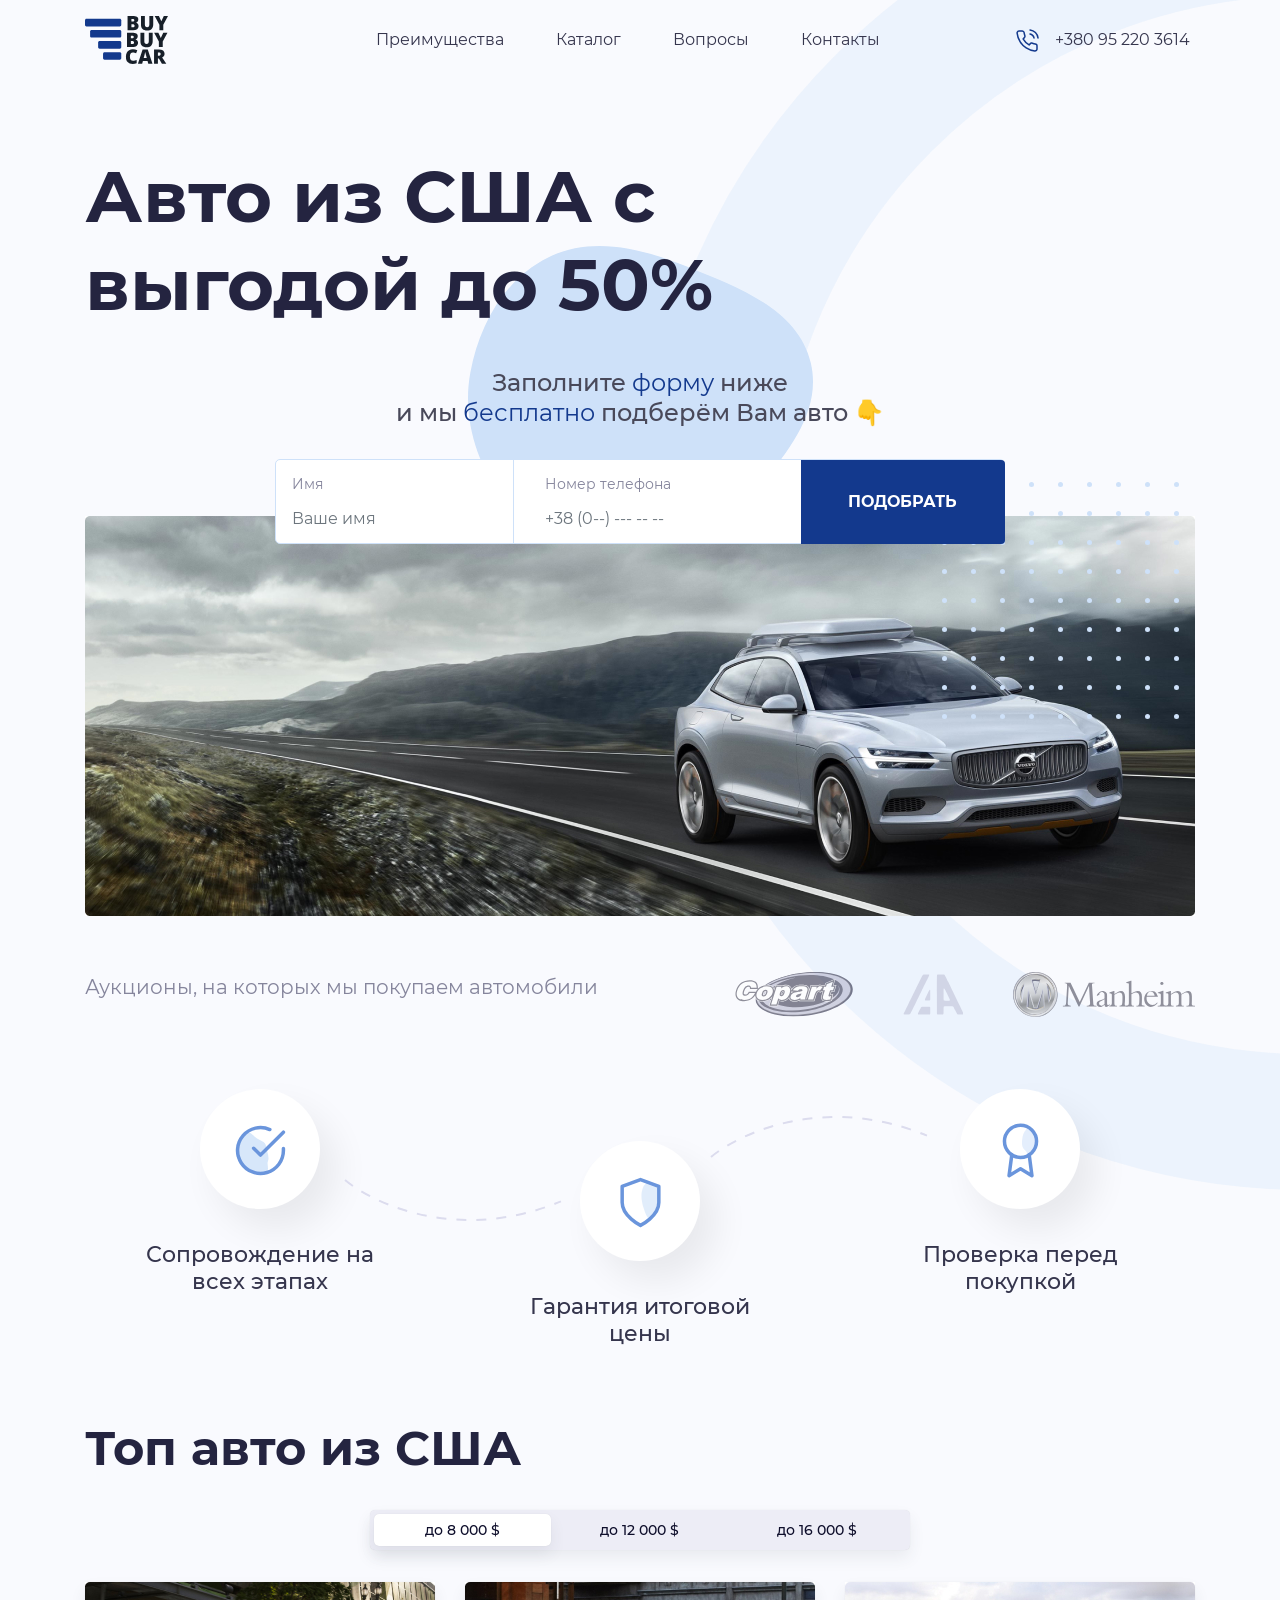
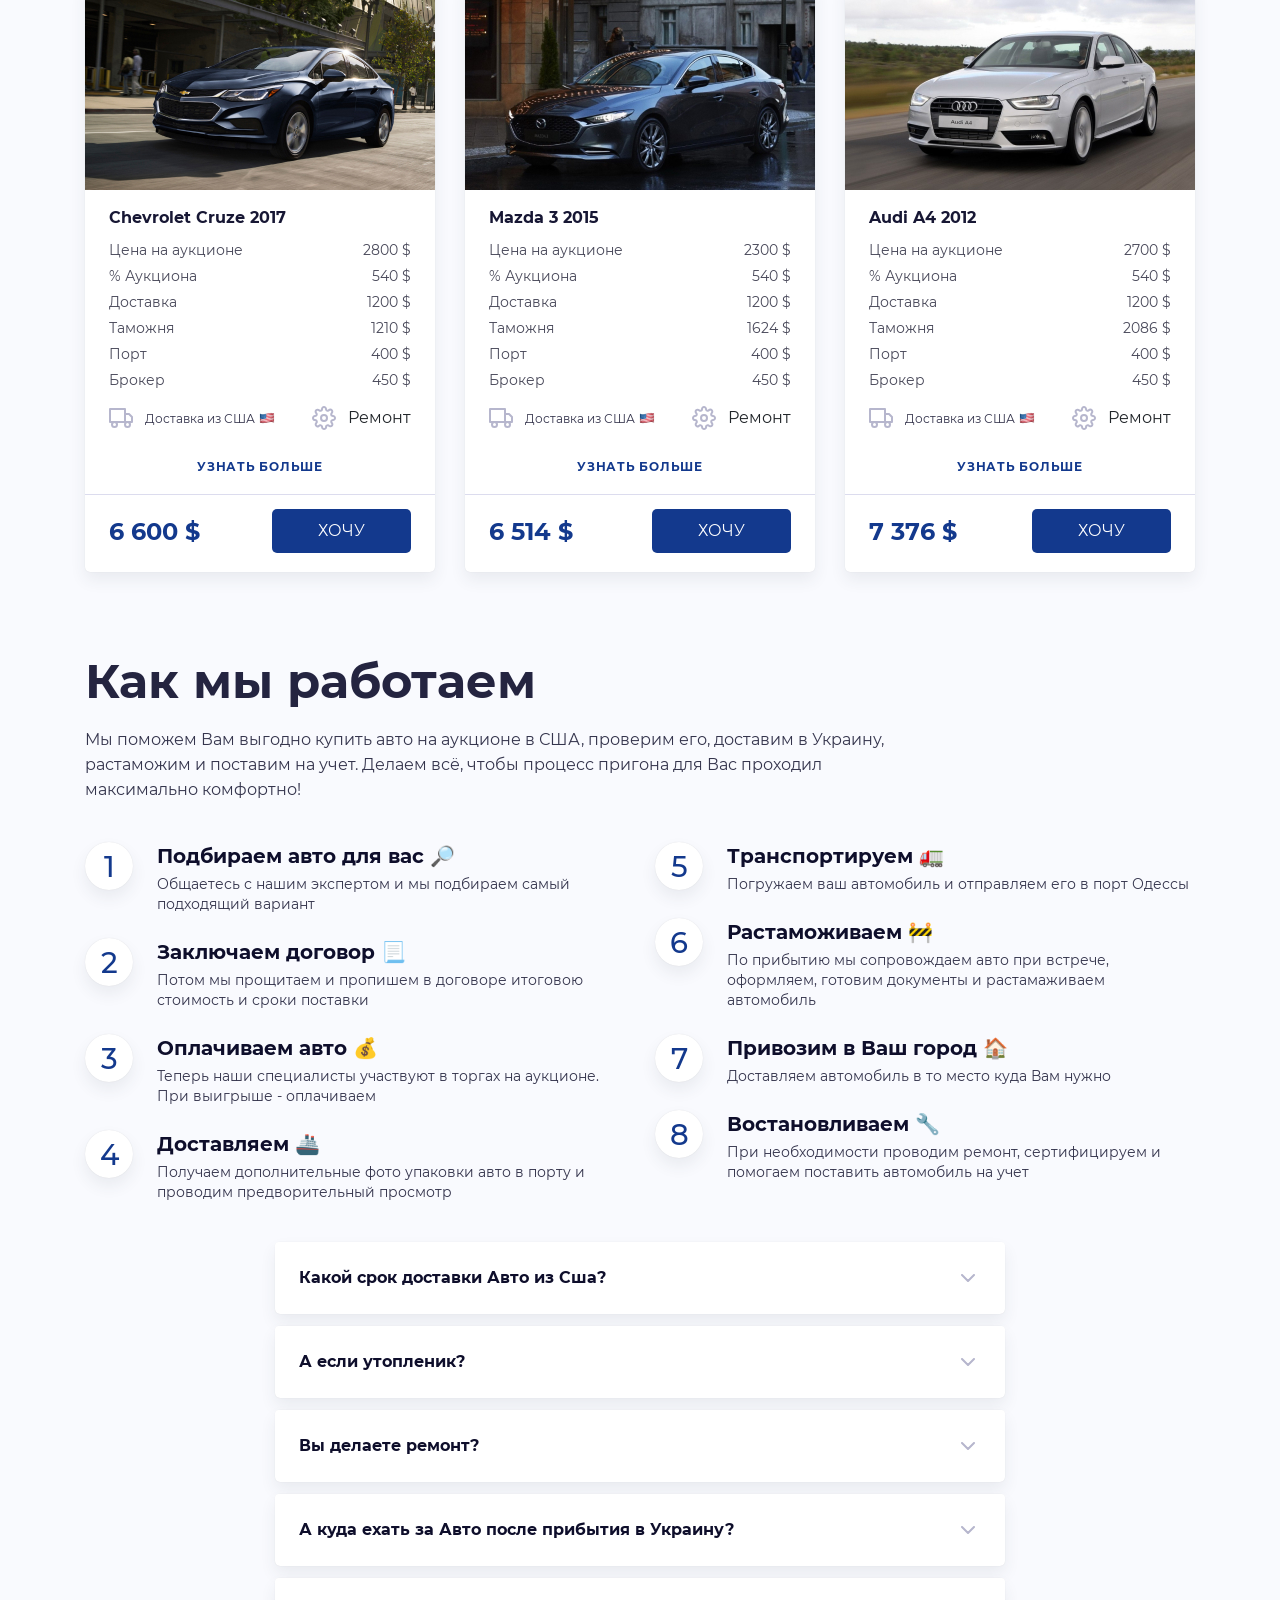
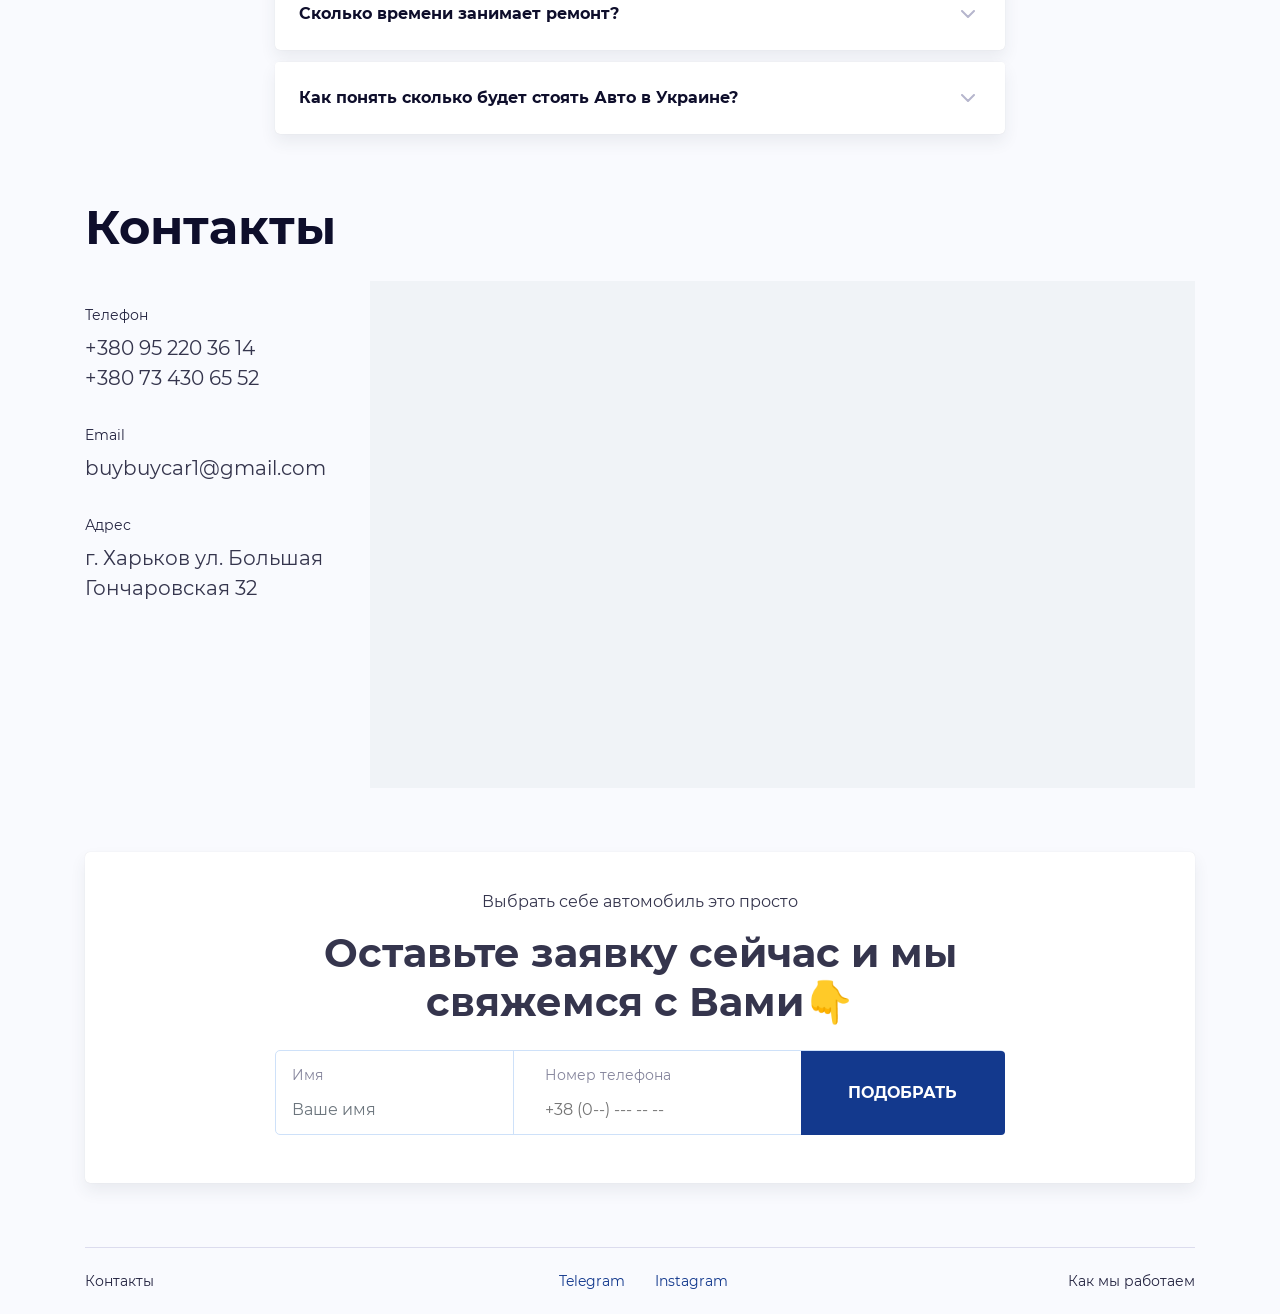
==== commit 033be440: "fix all" ====
--- a/docs/index.html
+++ b/docs/index.html
@@ -14,7 +14,7 @@
     <link rel="stylesheet" href="./css/main.css">
     <link rel="icon" type="image/png" sizes="48x48" href="./img/fav48.png">
     <link rel="icon" type="image/png" sizes="32x32" href="./img/fav32.png">
-    <link rel="icon" type="image/png" sizes="16x416" href="./img/fav416.png">
+    <link rel="icon" type="image/png" sizes="16x16" href="./img/fav16.png">
     <meta name="description" content="" />
     <meta name="keywords" content="" />
     <title>Buy Buy Car</title>
@@ -56,9 +56,9 @@
                                 </div>
                                 <div class="col-2 col-sm-2 d-block d-sm-block d-md-none">
                                     <div class="mobile-menu-button" data-toggle="collapse" href="#topMenuMobile" role="button" aria-expanded="false" aria-controls="topMenuMobile">
-                                        <div class="line"></div>
+                                        <div class="line line-1"></div>
                                         <div class="line second-line"></div>
-                                        <div class="line"></div>
+                                        <div class="line line-2"></div>
                                     </div>
                                 </div>
 
@@ -71,6 +71,14 @@
                                                     <li class="top-menu-item"><a class="bottomLink" href="#catalog">Каталог</a></li>
                                                     <li class="top-menu-item"><a class="bottomLink" href="#question">Вопросы</a></li>
                                                     <li class="top-menu-item"><a class="bottomLink" href="#contacts">Контакты</a></li>
+                                                    <li class="mobile-menu-phone">
+                                                        <a href="tel:+380952203614" class="phone-link-mobile">
+                                                            <svg class="phone-svg" xmlns="http://www.w3.org/2000/svg" height="20px" viewBox="0 0 23 23" fill="none">
+                                                                <path d="M14.0504 5C15.0272 5.19057 15.9248 5.66826 16.6285 6.37194C17.3322 7.07561 17.8099 7.97326 18.0004 8.95M14.0504 1C16.0797 1.22544 17.972 2.13417 19.4167 3.57701C20.8613 5.01984 21.7724 6.91101 22.0004 8.94M21.0004 16.92V19.92C21.0016 20.1985 20.9445 20.4742 20.8329 20.7293C20.7214 20.9845 20.5577 21.2136 20.3525 21.4019C20.1473 21.5901 19.905 21.7335 19.6412 21.8227C19.3773 21.9119 19.0978 21.9451 18.8204 21.92C15.7433 21.5856 12.7874 20.5341 10.1904 18.85C7.77425 17.3147 5.72576 15.2662 4.19042 12.85C2.5004 10.2412 1.44866 7.27099 1.12042 4.18C1.09543 3.90347 1.1283 3.62476 1.21692 3.36162C1.30555 3.09849 1.44799 2.85669 1.63519 2.65162C1.82238 2.44655 2.05023 2.28271 2.30421 2.17052C2.5582 2.05833 2.83276 2.00026 3.11042 2H6.11042C6.59573 1.99522 7.06621 2.16708 7.43418 2.48353C7.80215 2.79999 8.0425 3.23945 8.11042 3.72C8.23704 4.68007 8.47187 5.62273 8.81042 6.53C8.94497 6.88792 8.97408 7.27691 8.89433 7.65088C8.81457 8.02485 8.62928 8.36811 8.36042 8.64L7.09042 9.91C8.51398 12.4135 10.5869 14.4864 13.0904 15.91L14.3604 14.64C14.6323 14.3711 14.9756 14.1858 15.3495 14.1061C15.7235 14.0263 16.1125 14.0555 16.4704 14.19C17.3777 14.5286 18.3204 14.7634 19.2804 14.89C19.7662 14.9585 20.2098 15.2032 20.527 15.5775C20.8441 15.9518 21.0126 16.4296 21.0004 16.92Z" stroke="#13398D" stroke-width="1.5" stroke-linecap="round" stroke-linejoin="round"/>
+                                                            </svg>
+                                                            <span>+380 95 220 3614</span>
+                                                        </a>
+                                                    </li>
                                                 </ul>
                                             </nav>
                                         </div>
@@ -122,7 +130,7 @@
                                             <div class="col-sm-4 col-md-4 col-lg-4 col-xl-4">
                                                 <div class="phone-block">
                                                     <label for="phone1">Номер телефона</label>
-                                                    <input id="phone1" class="form-control" type="tel" name="phone" placeholder="+38 (0--) --- -- --" value="" required>
+                                                    <input id="phone1" class="form-control mask-phone" type="tel" name="phone" placeholder="+38 (0--) --- -- --" value="" required>
                                                 </div>
                                             </div>
                                             <div class="col-sm-4 col-md-4 col-lg-4 col-xl-4 send-btn-wrap">
@@ -132,7 +140,7 @@
                                     </form>
                                 </div>
                                 <div class="col-sm-12 d-none d-sm-block banner-block">
-                                    <img src="./img/baner.jpg" alt="">
+                                    <img src="./img/car-photo.jpg" alt="">
                                 </div>
                             </div>
 
@@ -216,17 +224,17 @@
                                 <div class="col-md-8 col-lg-6 col-xl-6">
                                     <div class="filter-block">
                                         <div class="row no-gutters">
-                                            <div class="col-sm-4 col-md-4 col-lg-4 col-xl-4 p-0">
+                                            <div class="col-4 col-sm-4 col-md-4 col-lg-4 col-xl-4 p-0">
                                                 <button class="filter-btn active" data-id="1">
                                                     до 8 000 $
                                                 </button>
                                             </div>
-                                            <div class="col-sm-4 col-md-4 col-lg-4 col-xl-4 p-0">
+                                            <div class="col-4 col-sm-4 col-md-4 col-lg-4 col-xl-4 p-0">
                                                 <button class="filter-btn" data-id="2">
                                                     до 12 000 $
                                                 </button>
                                             </div>
-                                            <div class="col-sm-4 col-md-4 col-lg-4 col-xl-4 p-0">
+                                            <div class="col-4 col-sm-4 col-md-4 col-lg-4 col-xl-4 p-0">
                                                 <button class="filter-btn" data-id="3">
                                                     до 16 000 $
                                                 </button>
@@ -1013,9 +1021,9 @@
                                     <div class="col-lg-8 col-xl-8">
                                         <!--1-->
                                         <div class="faq-item">
-                                            <button class="btn btn-primary faq-btn" type="button" data-toggle="collapse" data-target="#collapseFaq1" aria-expanded="false" aria-controls="collapseFaq1">
+                                            <button class="btn btn-primary faq-btn"  type="button" data-toggle="collapse" data-target="#collapseFaq1" aria-expanded="false" aria-controls="collapseFaq1">
                                                 <span>Какой срок доставки Авто из Сша?</span>
-                                                <img src="./img/icons/dropdown.svg" alt="">
+                                                <img class="arrow-img" src="./img/icons/dropdown.svg" alt="">
                                             </button>
                                             <div class="collapse" id="collapseFaq1">
                                                 <div class="card card-body">
@@ -1160,7 +1168,7 @@
                                                         <div class="col-sm-4 col-md-4 col-lg-4 col-xl-4">
                                                             <div class="phone-block">
                                                                 <label for="phone2">Номер телефона</label>
-                                                                <input id="phone2" type="tel" name="phone2" placeholder="+38 (0--) --- -- --" required>
+                                                                <input id="phone2" class="mask-phone" type="tel" name="phone2" placeholder="+38 (0--) --- -- --" required>
                                                             </div>
                                                         </div>
                                                         <div class="col-sm-4 col-md-4 col-lg-4 col-xl-4 send-btn-wrap">
@@ -1242,7 +1250,7 @@
                                     </div>
                                     <div class="phone-block form-group">
                                         <label for="phone3">Номер телефона</label>
-                                        <input id="phone3" class="form-control" type="tel" placeholder="+38 (0--) --- -- --" required>
+                                        <input id="phone3" class="form-control mask-phone" type="tel" placeholder="+38 (0--) --- -- --" required>
                                     </div>
                                 </div>
                             </div>
@@ -1269,10 +1277,16 @@
                         <div class="modal-body">
                             <p>Подпишитесь на нас:</p>
                             <div class="social-item">
-                                <a href="https://instagram.com/buy_buy_car?igshid=gmp0p256klpf">Instagram</a>
+                                <a class="inst" href="https://instagram.com/buy_buy_car?igshid=gmp0p256klpf">
+                                    <svg class="inst-svg" xmlns="http://www.w3.org/2000/svg" width="24" height="24" viewBox="0 0 24 24" fill="none"><g clip-path="url(#clip0)"><path d="M17 2H7C4.23858 2 2 4.23858 2 7V17C2 19.7614 4.23858 22 7 22H17C19.7614 22 22 19.7614 22 17V7C22 4.23858 19.7614 2 17 2Z" stroke="#49495A" stroke-width="1.5" stroke-linecap="round" stroke-linejoin="round"/><path d="M16.0002 11.37C16.1236 12.2022 15.9815 13.0522 15.594 13.799C15.2065 14.5458 14.5933 15.1514 13.8418 15.5297C13.0903 15.9079 12.2386 16.0396 11.408 15.9059C10.5773 15.7723 9.80996 15.3801 9.21503 14.7852C8.62011 14.1902 8.22793 13.4229 8.09426 12.5922C7.9606 11.7615 8.09226 10.9099 8.47052 10.1584C8.84878 9.40685 9.45438 8.79374 10.2012 8.40624C10.948 8.01874 11.7979 7.87658 12.6302 8C13.4791 8.12588 14.265 8.52146 14.8719 9.1283C15.4787 9.73515 15.8743 10.5211 16.0002 11.37Z" stroke="#49495A" stroke-width="1.5" stroke-linecap="round" stroke-linejoin="round"/></g><defs><clipPath id="clip0"><path d="M0 0H24V24H0V0Z" fill="white"/></clipPath></defs></svg>
+                                    Instagram
+                                </a>
                             </div>
                             <div class="social-item">
-                                <a href="https://t.me/joinchat/AAAAAEaO1tg9C2ZDzThiIQ">Telegtam</a>
+                                <a class="tg" href="https://t.me/joinchat/AAAAAEaO1tg9C2ZDzThiIQ">
+                                    <svg class="tg-svg" xmlns="http://www.w3.org/2000/svg" width="24" height="22" viewBox="0 0 24 22" fill="none"><path d="M23.6294 1.38403C23.3363 1.02551 22.8972 0.828125 22.3929 0.828125C22.1188 0.828125 21.8284 0.885803 21.5299 0.999878L1.21439 8.75494C0.136268 9.16638 -0.00893449 9.78381 0.000403879 10.1152C0.00974225 10.4467 0.189735 11.0549 1.28947 11.4048C1.29606 11.4069 1.30265 11.4089 1.30924 11.4107L5.52323 12.6166L7.80216 19.1334C8.11289 20.0218 8.81034 20.5737 9.6226 20.5737C10.1347 20.5737 10.6385 20.3591 11.0794 19.9533L13.6859 17.5533L17.4665 20.5975C17.4668 20.5978 17.4674 20.598 17.4678 20.5984L17.5036 20.6273C17.5069 20.6299 17.5104 20.6326 17.5137 20.6352C17.9339 20.9611 18.3926 21.1332 18.8407 21.1334H18.8409C19.7163 21.1334 20.4134 20.4854 20.6164 19.4827L23.9451 3.04645C24.0788 2.38672 23.9667 1.79639 23.6294 1.38403ZM6.93296 12.3876L15.063 8.23419L10.0007 13.6133C9.91776 13.7014 9.85899 13.8092 9.83006 13.9266L8.85392 17.8806L6.93296 12.3876ZM10.1267 18.9188C10.093 18.9497 10.0591 18.9774 10.0252 19.0028L10.9309 15.3348L12.5783 16.6614L10.1267 18.9188ZM22.5669 2.76721L19.2382 19.2037C19.2062 19.361 19.1038 19.727 18.8407 19.727C18.7107 19.727 18.5473 19.6561 18.3802 19.5274L14.0962 16.0781C14.0957 16.0775 14.0949 16.077 14.0942 16.0766L11.5452 14.024L18.8659 6.24512C19.1003 5.99609 19.1216 5.61469 18.9163 5.34113C18.7109 5.06757 18.3386 4.98151 18.0341 5.13715L5.99345 11.2884L1.72214 10.0663L22.0315 2.31366C22.203 2.24811 22.3228 2.23438 22.3929 2.23438C22.4359 2.23438 22.5125 2.2395 22.5409 2.27448C22.5782 2.32007 22.6258 2.47552 22.5669 2.76721Z" fill="#49495A"/></svg>
+                                    Telegtam
+                                </a>
                             </div>
                         </div>
                     </div>
@@ -1284,6 +1298,7 @@
 
     <script src="js/libs.min.js"></script>
     <script src="js/jquery.bxslider.min.js"></script>
+    <script src="js/jquery.maskedinput.min.js"></script>
     <script src="js/bootstrap.bundle.min.js"></script>
     <script src="js/common.js"></script>
 
--- a/docs/css/fonts.css
+++ b/docs/css/fonts.css
@@ -1,19 +1,19 @@
 @font-face {
     font-family: Montserrat;
-    src: local("Montserrat"), local("PTSans-Regular"), url(./fonts/MontserratRegular.otf) format("otf"), url(./fonts/MontserratRegular.ttf) format("truetype");
+    src: local("Montserrat"), local("PTSans-Regular"), url(../fonts/MontserratRegular.otf) format("otf"), url(../fonts/MontserratRegular.ttf) format("truetype");
     font-weight: 400;
     font-style: normal;
 }
 @font-face {
     font-family: Montserrat;
-    src: local("Montserrat"), local("PTSans-Bold"), url(./fonts/MontserratBold.otf) format("otf"), url(./fonts/MontserratRegular.ttf) format("truetype");
+    src: local("Montserrat"), local("PTSans-Bold"), url(../fonts/MontserratBold.otf) format("otf"), url(../fonts/MontserratBold.ttf) format("truetype");
     font-weight: 700;
     font-style: normal;
 }
 
 @font-face {
     font-family: Montserrat;
-    src: local("Montserrat Medium"), local("Montserrat Medium"), url(./fonts/MontserratMedium.otf) format("otf"), url(./fonts/MontserratMedium.ttf) format("truetype");
+    src: local("Montserrat Medium"), local("Montserrat Medium"), url(../fonts/MontserratMedium.otf) format("otf"), url(../fonts/MontserratMedium.ttf) format("truetype");
     font-weight: 500;
     font-style: normal;
 }
--- a/docs/css/main.css
+++ b/docs/css/main.css
@@ -16,6 +16,10 @@
 }
 main {
     min-height: 100vh;
+}
+
+.btn-primary:not(:disabled):not(.disabled).active:focus, .btn-primary:not(:disabled):not(.disabled):active:focus, .show>.btn-primary.dropdown-toggle:focus {
+    box-shadow: none;
 }
 
 .modal-backdrop {
@@ -94,9 +98,59 @@
     background: var(--button-hover-color-1);
 }
 
-.subscribe-modal.show {
-    display: block;
-    background: rgba(14, 14, 43, .48);
+.subscribe-modal .modal-content {
+    padding: 30px 30px 48px;
+}
+
+.subscribe-modal .social-item a {
+    display: flex;
+    justify-content: flex-start;
+    align-items: center;
+    border: 1px solid #85859C;
+    border-radius: 5px;
+    padding: 12px 18px;
+    margin-bottom: 8px;
+    font-size: 16px;
+    line-height: 20px;
+    color: var(--font-color-3);
+    text-decoration: none;
+    -webkit-transition: 0.15s all linear;
+    -o-transition: 0.15s all linear;
+    transition: 0.15s all linear;
+}
+
+.subscribe-modal .social-item a svg {
+    margin-right: 18px;
+}
+
+.subscribe-modal .social-item a svg.inst-svg path {
+    stroke: var(--font-color-3);
+}
+
+.subscribe-modal .social-item a svg.tg-svg path {
+    fill: var(--font-color-3);
+}
+
+.subscribe-modal .social-item a:hover {
+    color: var(--font-color-white);
+}
+
+.subscribe-modal .social-item a.inst:hover {
+    background: #C837AB;
+    border-color: #C837AB;
+}
+
+.subscribe-modal .social-item a.tg:hover {
+    background: #039BE5;
+    border-color: #039BE5;
+}
+
+.subscribe-modal .social-item a:hover svg.inst-svg path {
+    stroke: var(--font-color-white);
+}
+
+.subscribe-modal .social-item a:hover svg.tg-svg path {
+    fill: var(--font-color-white);
 }
 
 .subscribe-modal .modal-dialog {
@@ -203,6 +257,10 @@
 
 .header .card {
     border: none;
+}
+
+.header .card-body {
+    padding: 58px 25px;
 }
 
 .header .top-menu-mobile {
@@ -248,6 +306,34 @@
     border-radius: 4px;
 }
 
+.header .mobile-menu-phone {
+    margin-top: 34px;
+}
+
+.header .phone-link-mobile {
+    display: -webkit-box;
+    display: -ms-flexbox;
+    display: flex;
+    -webkit-box-pack: start;
+    -ms-flex-pack: start;
+    justify-content: flex-start;
+    -webkit-box-align: center;
+    -ms-flex-align: center;
+    align-items: center;
+    color: var(--font-color-1);
+    text-decoration: none;
+}
+
+.header .phone-link-mobile svg {
+    margin-right: 17px;
+}
+
+.header .phone-link-mobile span {
+    font-weight: 500;
+    font-size: 16px;
+    line-height: 20px;
+}
+
 .header .top-menu .top-menu-item a:hover {
     border-bottom: 1px solid #13398D;
 }
@@ -261,10 +347,30 @@
 .header .mobile-menu-button .line {
     background: #85859C;
     height: 2px;
+    -webkit-transition: 0.15s all linear;
+    -o-transition: 0.15s all linear;
+    transition: 0.15s all linear;
 }
 
 .header .mobile-menu-button .line:nth-child(2) {
     margin: 6px 0;
+}
+
+.header .mobile-menu-button.active .line:nth-child(2) {
+    display: none;
+}
+
+.header .mobile-menu-button.active .line-1 {
+    -webkit-transform: rotate(-45deg);
+    -ms-transform: rotate(-45deg);
+    transform: rotate(-45deg);
+    margin: -2px 0;
+}
+
+.header .mobile-menu-button.active .line-2 {
+    -webkit-transform: rotate(45deg);
+    -ms-transform: rotate(45deg);
+    transform: rotate(45deg);
 }
 
 .first-section {
@@ -369,7 +475,7 @@
 .send {
     width: 100%;
     max-width: 204px;
-    height: 100%;
+    height: 101%;
     border: none;
     -webkit-box-shadow: none;
     box-shadow: none;
@@ -379,7 +485,16 @@
     font-size: 16px;
     line-height: 20px;
     text-transform: uppercase;
-    border-radius: 0px 4px 4px 0px;
+    border-radius: 0 4px 4px 0;
+    margin-right: -1px;
+    cursor: pointer;
+    -webkit-transition: 0.15s all linear;
+    -o-transition: 0.15s all linear;
+    transition: 0.15s all linear;
+}
+
+.send:hover {
+    background: var(--button-hover-color-1);
 }
 
 .second-sections .banner-block {
@@ -541,6 +656,8 @@
     border: none;
     background: inherit;
     cursor: pointer;
+    outline: none;
+    border-radius: 5px;
     -webkit-transition: 0.15s all linear;
     -o-transition: 0.15s all linear;
     transition: 0.15s all linear;
@@ -840,6 +957,16 @@
     box-shadow: none;
 }
 
+.faq-block .faq-item .faq-btn.active img {
+    transform: rotate(180deg);
+}
+
+
+.btn-primary:not(:disabled):not(.disabled).active, .btn-primary:not(:disabled):not(.disabled):active, .show>.btn-primary.dropdown-toggle {
+    background: #ffffff;
+    border-color: #ffffff;
+}
+
 .faq-block .faq-item .faq-btn:hover,
 .faq-block .faq-item .faq-btn:active {
     background: inherit;
@@ -1095,6 +1222,11 @@
     .faq-block .faq-item .faq-btn span {
         text-align: left;
     }
+    .header .top-phone-link span {
+        font-weight: 500;
+        font-size: 16px;
+        line-height: 20px;
+    }
 }
 
 @media (max-width: 575px) {
@@ -1141,6 +1273,7 @@
     .send {
         max-width: 100%;
         height: 80px;
+        border-radius: 0 0 4px 4px;
     }
 
     .footer-sections {
@@ -1165,4 +1298,10 @@
     .modal-content {
         padding: 25px 15px 28px;
     }
+    .send {
+        margin-right: 0;
+    }
+    .third-sections .brand {
+        margin-top: 16px;
+    }
 }
